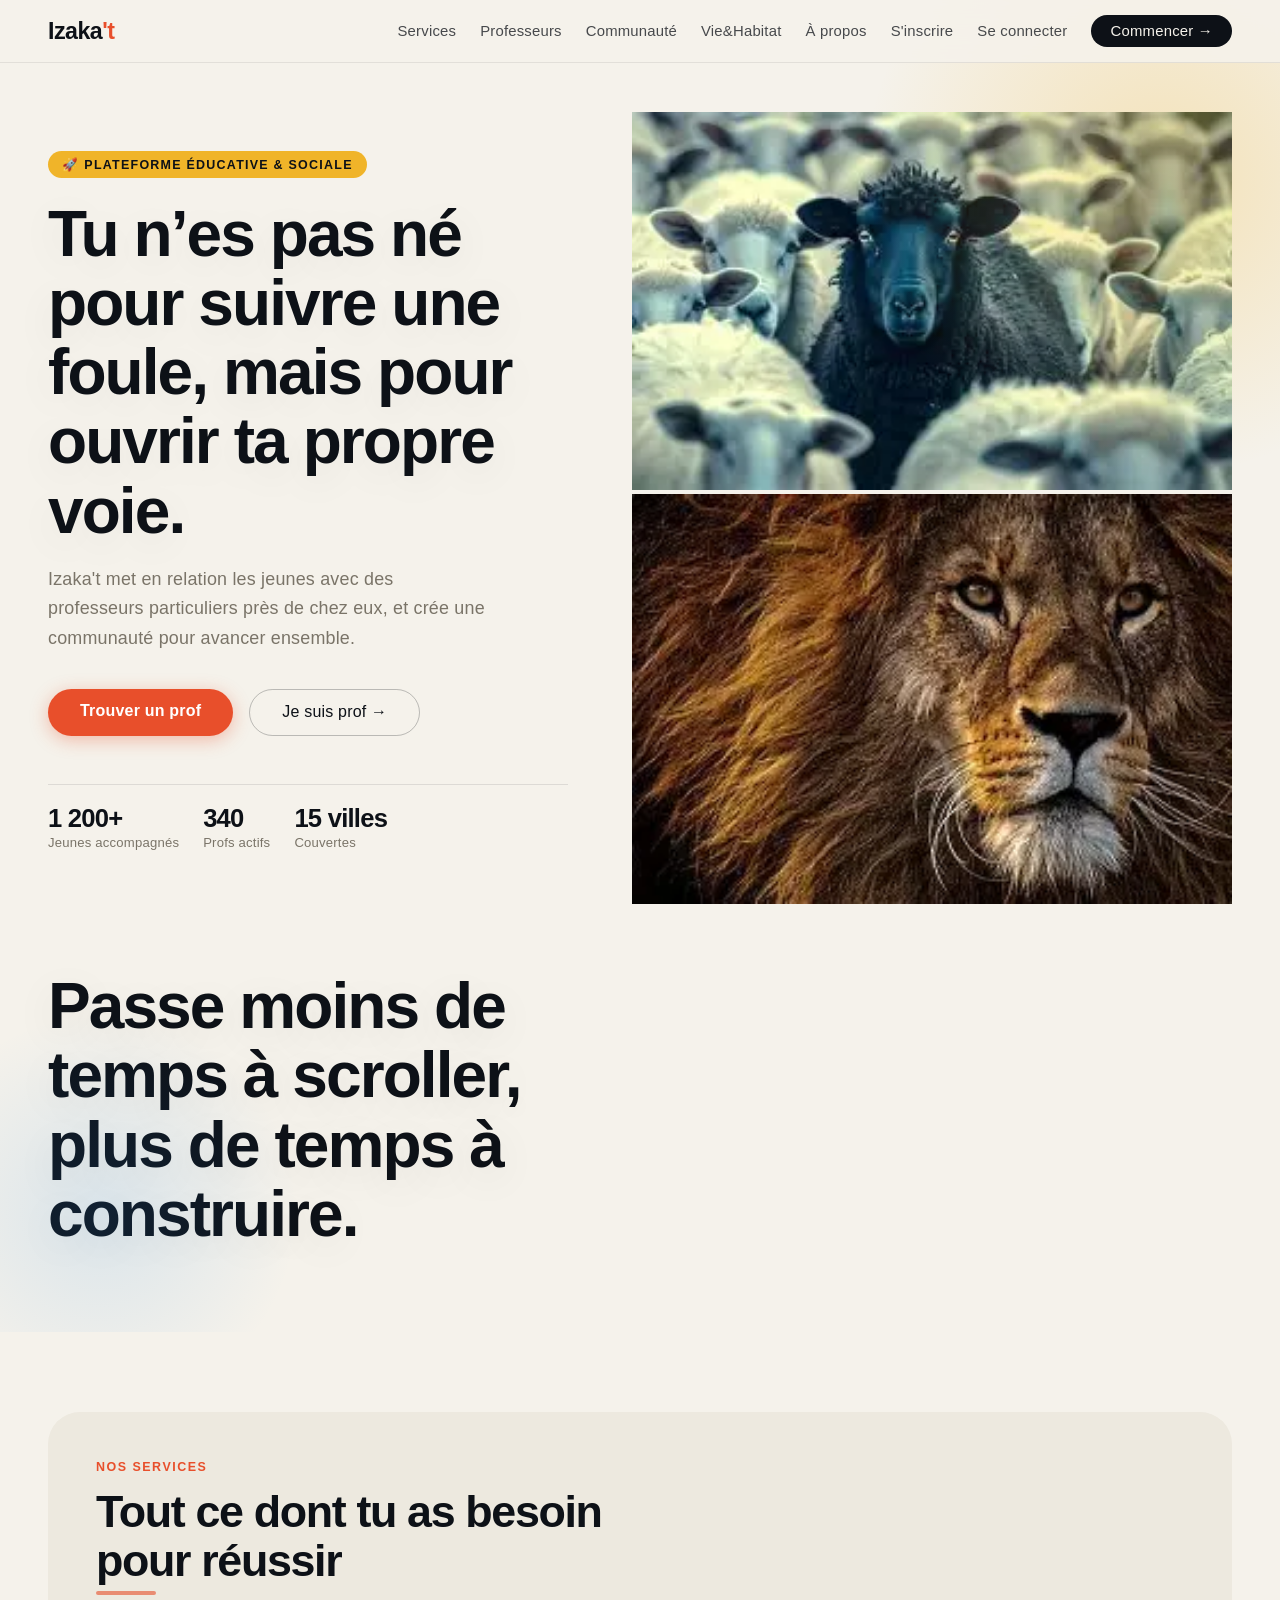
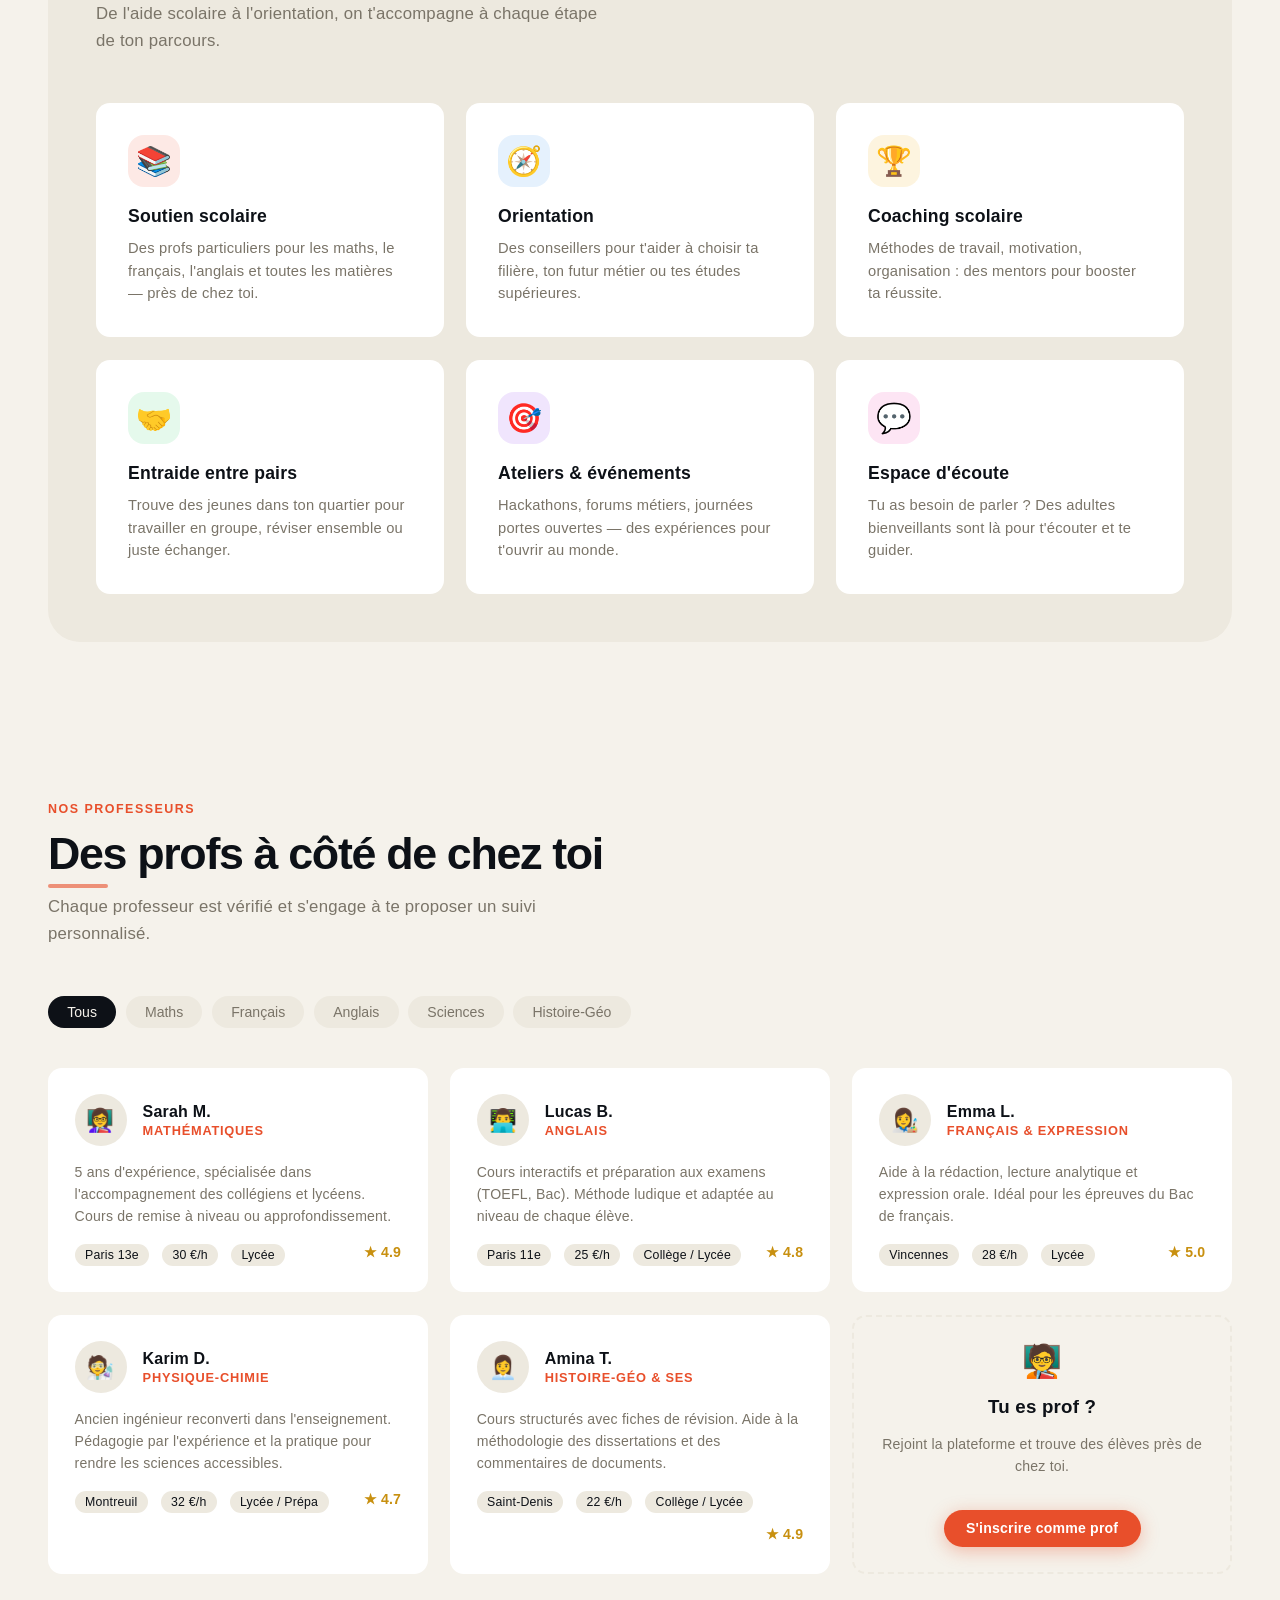
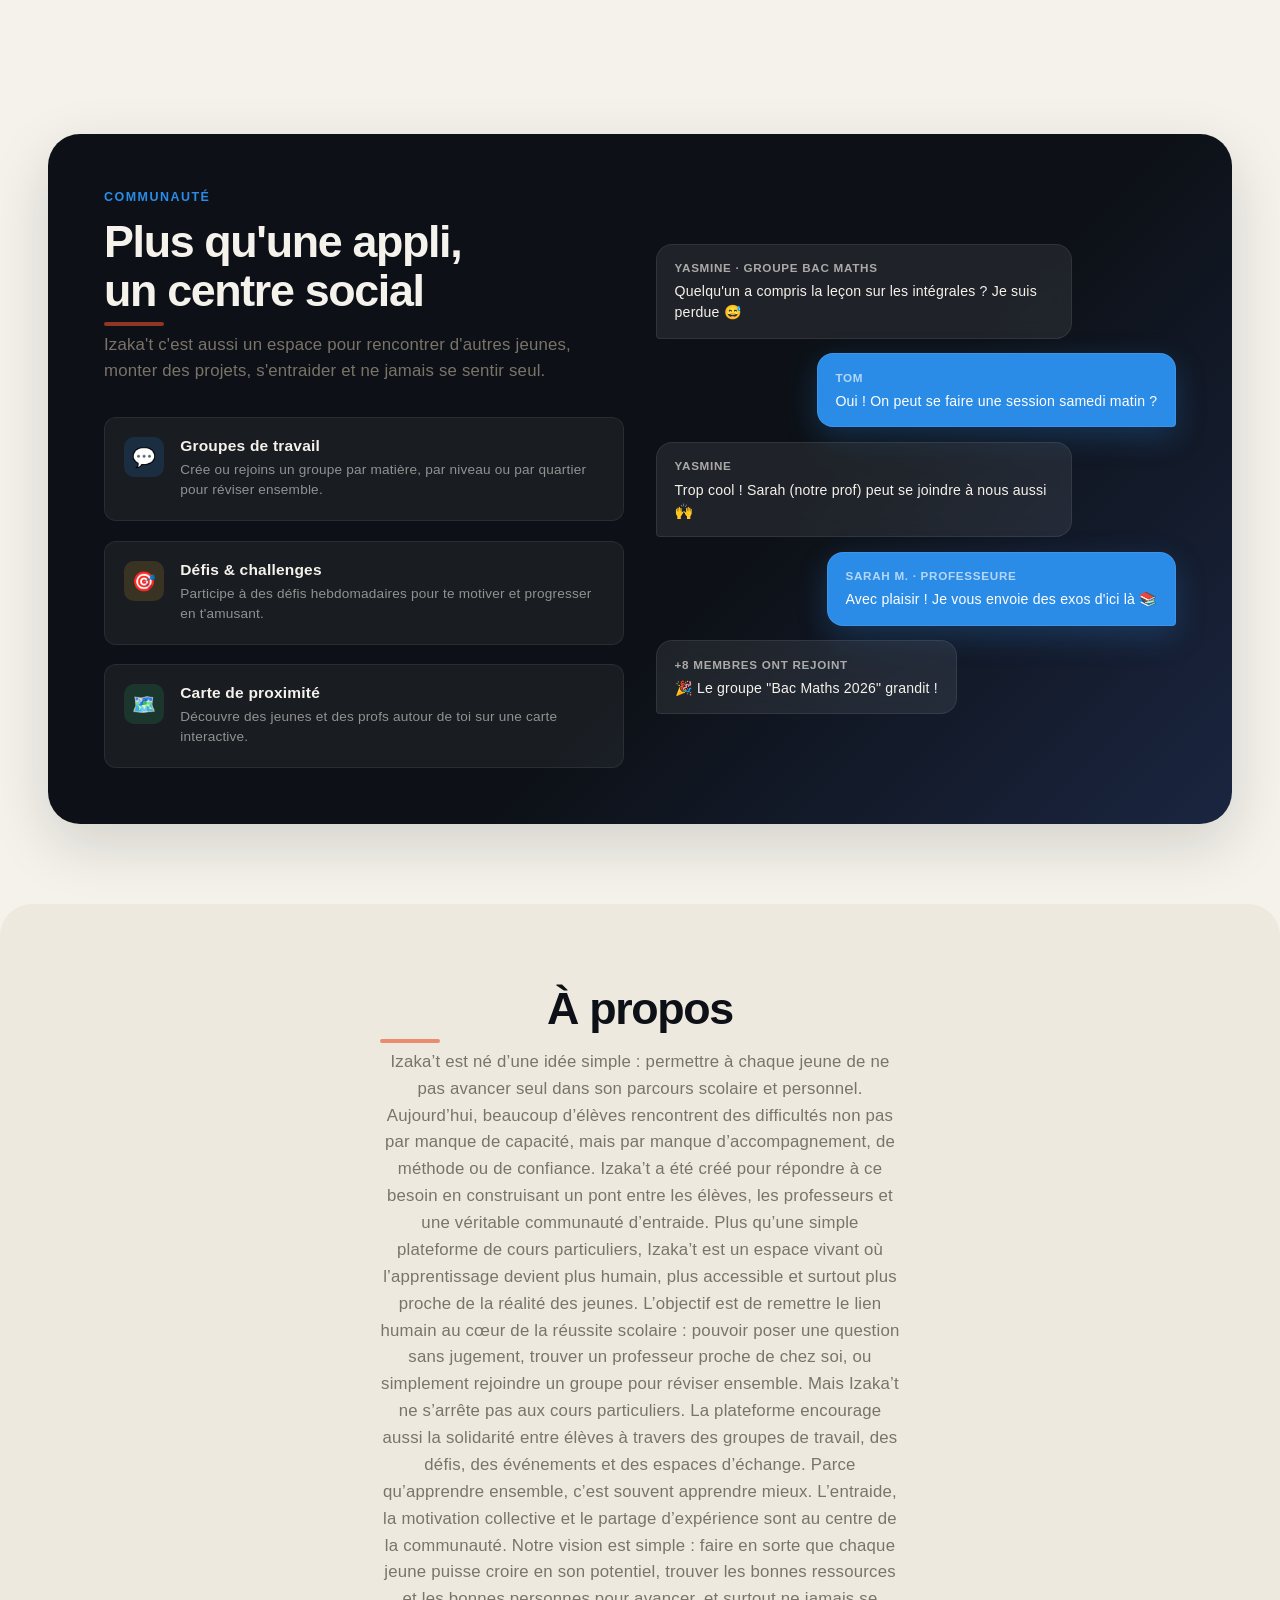
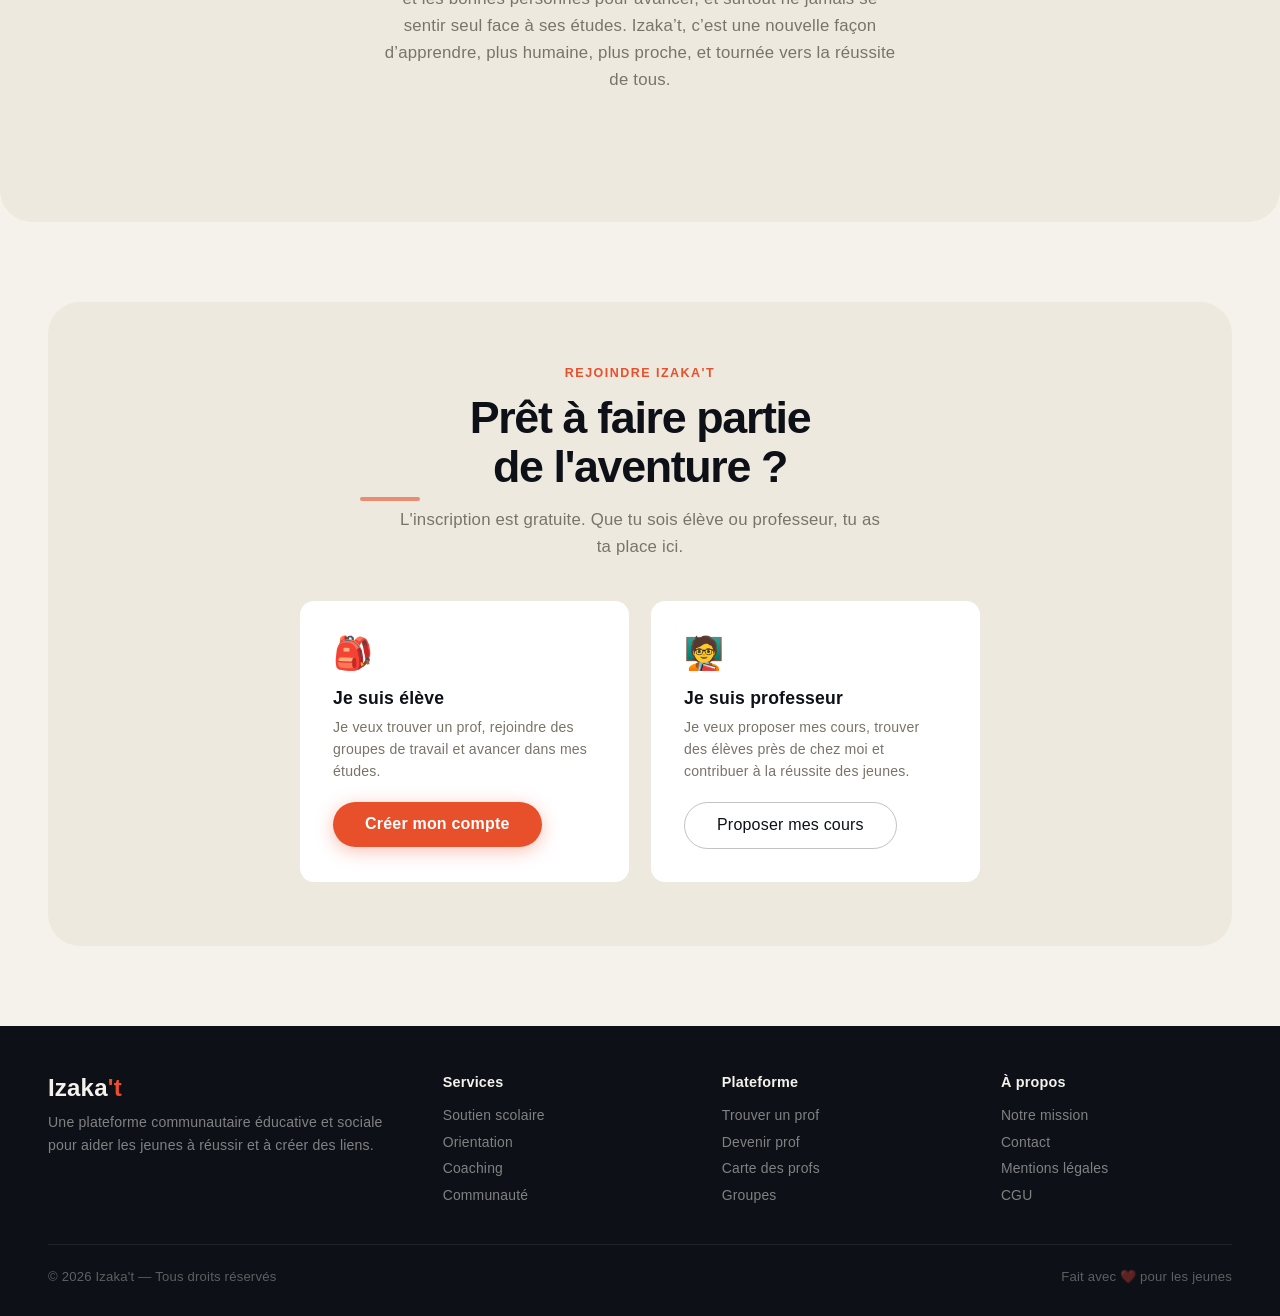
==== index.html @ 2fdb9914 "init frontend clean" ====
<!DOCTYPE html>
    <head>
        <html lang="fr">
        <meta charset="UTF-8">
        <meta name="viewport" content="width=device-width, initial-scale=1.0">
        <title>Izaka't — Réussir ensemble</title>
        <link rel="stylesheet" href="css/style.css">
        

    </head>
<body>

<!-- ── NAV ── -->
<nav>
  <a href="#" class="nav-logo">Izaka<span>'t</span></a>
  
  <button class="menu-btn">☰</button>

  <ul class="nav-links">
    <li><a href="#services">Services</a></li>
    <li><a href="#profs">Professeurs</a></li>
    <li><a href="#communaute">Communauté</a></li>
    <li><a href="vieethabitat.html">Vie&Habitat</a></li>
    <li><a href="#about">À propos</a></li>
    <li><a href="register.html">S'inscrire</a></li>
    <li><a href="login.html">Se connecter</a></li>
    <li><a href="#rejoindre" class="nav-cta">Commencer →</a></li>
  </ul>
</nav>

<!-- ── HERO ── -->
<section class="hero">
  <div class="hero-blob"></div>
  <div class="hero-blob2"></div>

  <div class="hero-text">
    <span class="hero-badge">🚀 Plateforme éducative &amp; sociale</span>
    <h1>
        Tu n’es pas né pour suivre une foule, mais pour ouvrir ta propre voie.
    </h1>
    <p>
      Izaka't met en relation les jeunes avec des professeurs particuliers
      près de chez eux, et crée une communauté pour avancer ensemble.
    </p>
            <div class="hero-actions">
                <a href="#profs" class="btn-primary">
                    Trouver un prof
                </a>
                <a href="#rejoindre" class="btn-secondary">
                    Je suis prof →
                </a>
            </div>
            <div class="stats-bar">
                <div class="stat">
                    <span class="stat-num">1 200+</span>
                    <span class="stat-label">Jeunes accompagnés</span>
                </div>
                <div class="stat">
                    <span class="stat-num">340</span>
                    <span class="stat-label">Profs actifs</span>
                </div>
                <div class="stat">
        <span class="stat-num">15 villes</span>
        <span class="stat-label">Couvertes</span>
                </div>
    </div>
  </div>
      <div class="hero-images">
      <img class="img" src="img/mouton.webp" alt="mouton">
      <img class="img" src="img/Lion.webp" alt="Lion">
      </div>
        <h1>Passe moins de temps à scroller, plus de temps à construire.</h1>
</section>


<!-- ── SERVICES ── -->
<section id="services">
  <div class="services-bg" style="padding: 3rem;">
    <div class="section-header">
      <p class="section-label">Nos services</p>
      <h2 class="section-title">Tout ce dont tu as besoin<br>pour réussir</h2>
      <p class="section-sub">De l'aide scolaire à l'orientation, on t'accompagne à chaque étape de ton parcours.</p>
    </div>
    <div class="services-grid">
      <div class="service-card" style="opacity: 1; transform: translateY(0px); transition: opacity 0.5s, transform 0.5s;">
        <div class="service-icon icon-orange">📚</div>
        <h3>Soutien scolaire</h3>
        <p>Des profs particuliers pour les maths, le français, l'anglais et toutes les matières — près de chez toi.</p>
      </div>
      <div class="service-card" style="opacity: 1; transform: translateY(0px); transition: opacity 0.5s, transform 0.5s;">
        <div class="service-icon icon-blue">🧭</div>
        <h3>Orientation</h3>
        <p>Des conseillers pour t'aider à choisir ta filière, ton futur métier ou tes études supérieures.</p>
      </div>
      <div class="service-card" style="opacity: 1; transform: translateY(0px); transition: opacity 0.5s, transform 0.5s;">
        <div class="service-icon icon-gold">🏆</div>
        <h3>Coaching scolaire</h3>
        <p>Méthodes de travail, motivation, organisation : des mentors pour booster ta réussite.</p>
      </div>
      <div class="service-card" style="opacity: 1; transform: translateY(0px); transition: opacity 0.5s, transform 0.5s;">
        <div class="service-icon icon-green">🤝</div>
        <h3>Entraide entre pairs</h3>
        <p>Trouve des jeunes dans ton quartier pour travailler en groupe, réviser ensemble ou juste échanger.</p>
      </div>
      <div class="service-card" style="opacity: 1; transform: translateY(0px); transition: opacity 0.5s, transform 0.5s;">
        <div class="service-icon icon-purple">🎯</div>
        <h3>Ateliers &amp; événements</h3>
        <p>Hackathons, forums métiers, journées portes ouvertes — des expériences pour t'ouvrir au monde.</p>
      </div>
      <div class="service-card" style="opacity: 1; transform: translateY(0px); transition: opacity 0.5s, transform 0.5s;">
        <div class="service-icon icon-pink">💬</div>
        <h3>Espace d'écoute</h3>
        <p>Tu as besoin de parler ? Des adultes bienveillants sont là pour t'écouter et te guider.</p>
      </div>
    </div>
  </div>
</section>


<!-- ── PROFESSEURS ── -->
<section id="profs">
  <div class="section-header">
    <p class="section-label">Nos professeurs</p>
    <h2 class="section-title">Des profs à côté de chez toi</h2>
    <p class="section-sub">Chaque professeur est vérifié et s'engage à te proposer un suivi personnalisé.</p>
  </div>
  <div class="profs-tabs">
    <button class="tab-btn active">Tous</button>
    <button class="tab-btn">Maths</button>
    <button class="tab-btn">Français</button>
    <button class="tab-btn">Anglais</button>
    <button class="tab-btn">Sciences</button>
    <button class="tab-btn">Histoire-Géo</button>
  </div>
  <div class="profs-grid">
    <div class="prof-card" style="opacity: 0; transform: translateY(20px); transition: opacity 0.5s, transform 0.5s;">
      <div class="prof-header">
        <div class="prof-avatar">👩‍🏫</div>
        <div class="prof-info">
          <h3>Sarah M.</h3>
          <div class="prof-subject">Mathématiques</div>
        </div>
      </div>
      <p>5 ans d'expérience, spécialisée dans l'accompagnement des collégiens et lycéens. Cours de remise à niveau ou approfondissement.</p>
      <div class="prof-meta">
        <span class="prof-tag">Paris 13e</span>
        <span class="prof-tag">30 €/h</span>
        <span class="prof-tag">Lycée</span>
        <span class="prof-rating">★ 4.9</span>
      </div>
    </div>
    <div class="prof-card" style="opacity: 0; transform: translateY(20px); transition: opacity 0.5s, transform 0.5s;">
      <div class="prof-header">
        <div class="prof-avatar">👨‍💻</div>
        <div class="prof-info">
          <h3>Lucas B.</h3>
          <div class="prof-subject">Anglais</div>
        </div>
      </div>
      <p>Cours interactifs et préparation aux examens (TOEFL, Bac). Méthode ludique et adaptée au niveau de chaque élève.</p>
      <div class="prof-meta">
        <span class="prof-tag">Paris 11e</span>
        <span class="prof-tag">25 €/h</span>
        <span class="prof-tag">Collège / Lycée</span>
        <span class="prof-rating">★ 4.8</span>
      </div>
    </div>
    <div class="prof-card" style="opacity: 0; transform: translateY(20px); transition: opacity 0.5s, transform 0.5s;">
      <div class="prof-header">
        <div class="prof-avatar">👩‍🎨</div>
        <div class="prof-info">
          <h3>Emma L.</h3>
          <div class="prof-subject">Français &amp; Expression</div>
        </div>
      </div>
      <p>Aide à la rédaction, lecture analytique et expression orale. Idéal pour les épreuves du Bac de français.</p>
      <div class="prof-meta">
        <span class="prof-tag">Vincennes</span>
        <span class="prof-tag">28 €/h</span>
        <span class="prof-tag">Lycée</span>
        <span class="prof-rating">★ 5.0</span>
      </div>
    </div>
    <div class="prof-card" style="opacity: 0; transform: translateY(20px); transition: opacity 0.5s, transform 0.5s;">
      <div class="prof-header">
        <div class="prof-avatar">🧑‍🔬</div>
        <div class="prof-info">
          <h3>Karim D.</h3>
          <div class="prof-subject">Physique-Chimie</div>
        </div>
      </div>
      <p>Ancien ingénieur reconverti dans l'enseignement. Pédagogie par l'expérience et la pratique pour rendre les sciences accessibles.</p>
      <div class="prof-meta">
        <span class="prof-tag">Montreuil</span>
        <span class="prof-tag">32 €/h</span>
        <span class="prof-tag">Lycée / Prépa</span>
        <span class="prof-rating">★ 4.7</span>
      </div>
    </div>
    <div class="prof-card" style="opacity: 0; transform: translateY(20px); transition: opacity 0.5s, transform 0.5s;">
      <div class="prof-header">
        <div class="prof-avatar">👩‍💼</div>
        <div class="prof-info">
          <h3>Amina T.</h3>
          <div class="prof-subject">Histoire-Géo &amp; SES</div>
        </div>
      </div>
      <p>Cours structurés avec fiches de révision. Aide à la méthodologie des dissertations et des commentaires de documents.</p>
      <div class="prof-meta">
        <span class="prof-tag">Saint-Denis</span>
        <span class="prof-tag">22 €/h</span>
        <span class="prof-tag">Collège / Lycée</span>
        <span class="prof-rating">★ 4.9</span>
      </div>
    </div>
    <div class="prof-card" style="display: flex; align-items: center; justify-content: center; flex-direction: column; gap: 1rem; border: 2px dashed var(--cream); background: transparent; text-align: center; opacity: 0; transform: translateY(20px); transition: opacity 0.5s, transform 0.5s;">
      <div style="font-size:2rem;">🧑‍🏫</div>
      <h3 style="font-family:'Syne',sans-serif;font-weight:700;">Tu es prof ?</h3>
      <p style="font-size:.88rem;color:var(--muted);">Rejoint la plateforme et trouve des élèves près de chez toi.</p>
      <a href="#rejoindre" class="btn-primary" style="font-size:.88rem;padding:.65rem 1.4rem;">S'inscrire comme prof</a>
    </div>
  </div>
</section>

<!-- ── COMMUNAUTÉ ── -->
<section id="communaute">
  <div class="community" style="padding:3.5rem;">
    <div class="community-grid">
      <div>
        <p class="section-label">Communauté</p>
        <h2 class="section-title">Plus qu'une appli,<br>un centre social</h2>
        <p class="section-sub" style="margin-bottom:2rem;">Izaka't c'est aussi un espace pour rencontrer d'autres jeunes, monter des projets, s'entraider et ne jamais se sentir seul.</p>
        <div class="community-features">
          <div class="comm-feat" style="opacity: 0; transform: translateY(20px); transition: opacity 0.5s, transform 0.5s;">
            <div class="comm-feat-icon" style="background:rgba(43,140,232,.15);">💬</div>
            <div>
              <h4>Groupes de travail</h4>
              <p>Crée ou rejoins un groupe par matière, par niveau ou par quartier pour réviser ensemble.</p>
            </div>
          </div>
          <div class="comm-feat" style="opacity: 0; transform: translateY(20px); transition: opacity 0.5s, transform 0.5s;">
            <div class="comm-feat-icon" style="background:rgba(240,180,41,.15);">🎯</div>
            <div>
              <h4>Défis &amp; challenges</h4>
              <p>Participe à des défis hebdomadaires pour te motiver et progresser en t'amusant.</p>
            </div>
          </div>
          <div class="comm-feat" style="opacity: 0; transform: translateY(20px); transition: opacity 0.5s, transform 0.5s;">
            <div class="comm-feat-icon" style="background:rgba(43,200,100,.15);">🗺️</div>
            <div>
              <h4>Carte de proximité</h4>
              <p>Découvre des jeunes et des profs autour de toi sur une carte interactive.</p>
            </div>
          </div>
        </div>
      </div>
      <div class="community-visual">
        <div class="chat-bubble-demo">
          <div class="bubble left" style="animation-delay:.1s">
            <div class="bubble-name">Yasmine · Groupe Bac Maths</div>
            Quelqu'un a compris la leçon sur les intégrales ? Je suis perdue 😅
          </div>
          <div class="bubble right" style="animation-delay:.4s">
            <div class="bubble-name">Tom</div>
            Oui ! On peut se faire une session samedi matin ?
          </div>
          <div class="bubble left" style="animation-delay:.7s">
            <div class="bubble-name">Yasmine</div>
            Trop cool ! Sarah (notre prof) peut se joindre à nous aussi 🙌
          </div>
          <div class="bubble right" style="animation-delay:1s">
            <div class="bubble-name">Sarah M. · Professeure</div>
            Avec plaisir ! Je vous envoie des exos d'ici là 📚
          </div>
          <div class="bubble left" style="animation-delay:1.3s">
            <div class="bubble-name">+8 membres ont rejoint</div>
            🎉 Le groupe "Bac Maths 2026" grandit !
          </div>
        </div>
      </div>
    </div>
  </div>
</section>

<!-- ── A PROPOS ── -->
<section id="about" class="about services-bg">
  
  <div class="section-header">
    <h2 class="section-title">À propos</h2>
    <p class="section-sub">
      Izaka’t est né d’une idée simple : permettre à chaque jeune de ne pas avancer seul dans son parcours scolaire et personnel. Aujourd’hui, beaucoup d’élèves rencontrent des difficultés non pas par manque de capacité, mais par manque d’accompagnement, de méthode ou de confiance. Izaka’t a été créé pour répondre à ce besoin en construisant un pont entre les élèves, les professeurs et une véritable communauté d’entraide.
Plus qu’une simple plateforme de cours particuliers, Izaka’t est un espace vivant où l’apprentissage devient plus humain, plus accessible et surtout plus proche de la réalité des jeunes. L’objectif est de remettre le lien humain au cœur de la réussite scolaire : pouvoir poser une question sans jugement, trouver un professeur proche de chez soi, ou simplement rejoindre un groupe pour réviser ensemble.
Mais Izaka’t ne s’arrête pas aux cours particuliers. La plateforme encourage aussi la solidarité entre élèves à travers des groupes de travail, des défis, des événements et des espaces d’échange. Parce qu’apprendre ensemble, c’est souvent apprendre mieux. L’entraide, la motivation collective et le partage d’expérience sont au centre de la communauté.
Notre vision est simple : faire en sorte que chaque jeune puisse croire en son potentiel, trouver les bonnes ressources et les bonnes personnes pour avancer, et surtout ne jamais se sentir seul face à ses études. Izaka’t, c’est une nouvelle façon d’apprendre, plus humaine, plus proche, et tournée vers la réussite de tous.
    </p>
  </div>

</section>

<!-- ── REJOINDRE ── -->
<section id="rejoindre">
  <div class="join" style="padding:4rem 3rem;">
    <p class="section-label">Rejoindre Izaka't</p>
    <h2 class="section-title">Prêt à faire partie<br>de l'aventure ?</h2>
    <p class="section-sub">L'inscription est gratuite. Que tu sois élève ou professeur, tu as ta place ici.</p>
    <div class="join-cards">
      <div class="join-card">
        <div class="join-card-icon">🎒</div>
        <h3>Je suis élève</h3>
        <p>Je veux trouver un prof, rejoindre des groupes de travail et avancer dans mes études.</p>
        <a href="register.html" class="btn-primary">Créer mon compte</a>
      </div>
      <div class="join-card">
        <div class="join-card-icon">🧑‍🏫</div>
        <h3>Je suis professeur</h3>
        <p>Je veux proposer mes cours, trouver des élèves près de chez moi et contribuer à la réussite des jeunes.</p>
        <a href="#" class="btn-secondary">Proposer mes cours</a>
      </div>
    </div>
  </div>
</section>

<!-- ── FOOTER ── -->
<footer>
  <div class="footer-inner">
    <div>
      <div class="footer-logo">Izaka<span>'t</span></div>
      <p class="footer-desc">Une plateforme communautaire éducative et sociale pour aider les jeunes à réussir et à créer des liens.</p>
    </div>
    <div class="footer-col">
      <h5>Services</h5>
      <ul>
        <li><a href="#">Soutien scolaire</a></li>
        <li><a href="#">Orientation</a></li>
        <li><a href="#">Coaching</a></li>
        <li><a href="#">Communauté</a></li>
      </ul>
    </div>
    <div class="footer-col">
      <h5>Plateforme</h5>
      <ul>
        <li><a href="#">Trouver un prof</a></li>
        <li><a href="#">Devenir prof</a></li>
        <li><a href="#">Carte des profs</a></li>
        <li><a href="#">Groupes</a></li>
      </ul>
    </div>
    <div class="footer-col">
      <h5>À propos</h5>
      <ul>
        <li><a href="#">Notre mission</a></li>
        <li><a href="#">Contact</a></li>
        <li><a href="#">Mentions légales</a></li>
        <li><a href="#">CGU</a></li>
      </ul>
    </div>
  </div>
  <div class="footer-bottom">
    <span>© 2026 Izaka't — Tous droits réservés</span>
    <span>Fait avec ❤️ pour les jeunes</span>
  </div>
</footer>

<script>
  // Tabs filter (UX only, pas de filtre réel)
  document.querySelectorAll('.tab-btn').forEach(btn => {
    btn.addEventListener('click', () => {
      document.querySelectorAll('.tab-btn').forEach(b => b.classList.remove('active'));
      btn.classList.add('active');
    });
  });

  // Scroll reveal léger
  const observer = new IntersectionObserver(entries => {
    entries.forEach(e => {
      if (e.isIntersecting) {
        e.target.style.opacity = '1';
        e.target.style.transform = 'translateY(0)';
      }
    });
  }, { threshold: 0.1 });

  document.querySelectorAll('.service-card, .prof-card, .hcard, .step, .comm-feat').forEach(el => {
    el.style.opacity = '0';
    el.style.transform = 'translateY(20px)';
    el.style.transition = 'opacity .5s ease, transform .5s ease';
    observer.observe(el);
  });
</script>

<script>
  const nav = document.querySelector(".nav-links");
  const btn = document.querySelector(".menu-btn");

  btn.addEventListener("click", () => {
    nav.classList.toggle("open");
  });
</script>

</body></html>
---- css/style.css ----
*, *::before, *::after { box-sizing: border-box; margin: 0; padding: 0; }

    :root {
      --ink:     #0d1117;
      --paper:   #f5f2eb;
      --cream:   #ede9df;
      --accent:  #e84f2b;
      --accent2: #2b8ce8;
      --gold:    #f0b429;
      --muted:   #7a7468;
      --card-bg: #ffffff;
      --radius:  14px;
    }

    html { scroll-behavior: smooth; }

    body {
      font-family: 'DM Sans', sans-serif;
      background: var(--paper);
      color: var(--ink);
      overflow-x: hidden;
    }
.menu-btn {
  display: none;
  font-size: 1.6rem;
  background: none;
  border: none;
  cursor: pointer;
}

@media (max-width: 900px) {
  
  .menu-btn {
    display: block;
  }
}
    /* ── NAV ── */
    nav {
      position: fixed; top: 0; left: 0; right: 0; z-index: 100;
      display: flex; align-items: center; justify-content: space-between;
      padding: 1.1rem 3rem;
      background: rgba(245,242,235,.88);
      backdrop-filter: blur(12px);
      border-bottom: 1px solid rgba(13,17,23,.08);
    }
    .nav-logo {
      font-family: 'Syne', sans-serif;
      font-weight: 800; font-size: 1.45rem;
      color: var(--ink); text-decoration: none; letter-spacing: -.5px;
    }
    .nav-logo span { color: var(--accent); }

    .nav-links {
      display: flex;
      gap: 1.5rem;
      list-style: none;
      align-items: center;
    }
    .nav-links {
      transition: all 0.3s ease;
    }
    .nav-links a {
      font-size: .93rem; font-weight: 500; color: var(--ink);
      text-decoration: none; opacity: .75; transition: opacity .2s;
    }
    .nav-links a:hover { opacity: 1; }
    .nav-cta {
      background: var(--ink); color: var(--paper) !important;
      padding: .5rem 1.2rem; border-radius: 100px; opacity: 1 !important;
    }
    .nav-cta:hover { background: var(--accent); }

    /* ── HERO ── */
    .hero {
      min-height: 100vh;
      display: grid; grid-template-columns: 1fr 1fr;
      align-items: center; gap: 4rem;
      padding: 7rem 3rem 4rem;
      position: relative; overflow: hidden;
    }
    .hero-blob {
      position: absolute; top: -120px; right: -180px;
      width: 600px; height: 600px; border-radius: 50%;
      background: radial-gradient(circle, #f0b42944 0%, transparent 70%);
      animation: pulse 6s ease-in-out infinite;
    }
    .hero-blob2 {
      position: absolute; bottom: -80px; left: -100px;
      width: 400px; height: 400px; border-radius: 50%;
      background: radial-gradient(circle, #2b8ce822 0%, transparent 70%);
      animation: pulse 8s ease-in-out infinite reverse;
    }
    @keyframes pulse {
      0%,100% { transform: scale(1); }
      50%      { transform: scale(1.08); }
    }
    .hero-text { position: relative; z-index: 2; }
    .hero-badge {
      display: inline-block;
      background: var(--gold); color: var(--ink);
      font-size: .78rem; font-weight: 700; letter-spacing: .08em; text-transform: uppercase;
      padding: .35rem .9rem; border-radius: 100px; margin-bottom: 1.4rem;
    }
    .hero h1 {
      font-family: 'Syne', sans-serif;
      font-size: clamp(2.6rem, 5vw, 4.2rem);
      font-weight: 800; line-height: 1.08; letter-spacing: -.03em;
      margin-bottom: 1.2rem;
    }
    .hero h1 .underline {
      position: relative; display: inline-block;
    }
    .hero h1 .underline::after {
      content: '';
      position: absolute; bottom: 2px; left: 0; right: 0; height: 8px;
      background: var(--accent); border-radius: 4px; z-index: -1;
      opacity: .35;
    }
    .hero p {
      font-size: 1.12rem; color: var(--muted); line-height: 1.65;
      max-width: 440px; margin-bottom: 2.2rem;
    }
    .hero-actions { display: flex; gap: 1rem; flex-wrap: wrap; }
    .btn-primary {
      background: var(--accent); color: #fff;
      padding: .85rem 2rem; border-radius: 100px;
      font-family: 'DM Sans', sans-serif; font-weight: 600; font-size: 1rem;
      border: none; cursor: pointer; transition: transform .15s, box-shadow .15s;
      box-shadow: 0 4px 18px rgba(232,79,43,.35);
      text-decoration: none; display: inline-block;
    }
    .btn-primary:hover { transform: translateY(-2px); box-shadow: 0 8px 28px rgba(232,79,43,.4); }
    .btn-secondary {
      background: transparent; color: var(--ink);
      padding: .85rem 2rem; border-radius: 100px;
      font-family: 'DM Sans', sans-serif; font-weight: 500; font-size: 1rem;
      border: 1.5px solid rgba(13,17,23,.25); cursor: pointer;
      transition: border-color .15s, background .15s;
      text-decoration: none; display: inline-block;
    }
    .btn-secondary:hover { border-color: var(--ink); background: var(--cream); }

    img {
      width: 600px !important;
    }
    /* hero visual */
    .hero-visual { position: relative; z-index: 2; }
    .hero-card-stack { position: relative; height: 420px; }
    .hcard {
      position: absolute; background: var(--card-bg);
      border-radius: var(--radius); padding: 1.4rem 1.6rem;
      box-shadow: 0 4px 30px rgba(13,17,23,.1);
      transition: transform .3s ease;
    }
    .hcard:hover { transform: translateY(-6px) !important; }
    .hcard-1 { top: 0; left: 10%; width: 72%; transform: rotate(-2deg); }
    .hcard-2 { top: 90px; left: 0; width: 78%; transform: rotate(1.5deg); z-index: 2; }
    .hcard-3 { top: 190px; left: 15%; width: 72%; transform: rotate(-1deg); z-index: 3; }
    .hcard-tag {
      font-size: .72rem; font-weight: 700; text-transform: uppercase;
      letter-spacing: .08em; margin-bottom: .5rem;
    }
    .tag-orange { color: var(--accent); }
    .tag-blue   { color: var(--accent2); }
    .tag-gold   { color: #c89010; }
    .hcard h4 { font-family: 'Syne', sans-serif; font-size: 1rem; font-weight: 700; margin-bottom: .25rem; }
    .hcard p  { font-size: .85rem; color: var(--muted); line-height: 1.5; }
    .hcard-avatar {
      width: 36px; height: 36px; border-radius: 50%; margin-bottom: .6rem;
      display: flex; align-items: center; justify-content: center;
      font-size: 1.1rem;
    }
    .stats-bar {
      display: flex; gap: 1.5rem; margin-top: 3rem;
      padding: 1.2rem 0; border-top: 1px solid rgba(13,17,23,.1);
    }
    .stat { display: flex; flex-direction: column; }
    .stat-num {
      font-family: 'Syne', sans-serif; font-size: 1.6rem;
      font-weight: 800; letter-spacing: -.03em;
    }
    .stat-label { font-size: .82rem; color: var(--muted); margin-top: .1rem; }

    /* ── SECTIONS COMMUNE ── */
    section { padding: 5rem 3rem; }
    .section-label {
      font-size: .78rem; font-weight: 700; text-transform: uppercase;
      letter-spacing: .12em; color: var(--accent); margin-bottom: .8rem;
    }
    .section-title {
      font-family: 'Syne', sans-serif; font-size: clamp(1.8rem, 3.5vw, 2.8rem);
      font-weight: 800; letter-spacing: -.03em; margin-bottom: 1rem; line-height: 1.1;
    }
    .section-sub {
      font-size: 1.05rem; color: var(--muted); max-width: 520px; line-height: 1.6;
    }
    .section-header { margin-bottom: 3rem; }

  
    /* ── SERVICES ── */
    .services-bg { background: var(--cream); border-radius: 2rem; }
    .services-grid { display: grid; grid-template-columns: repeat(3,1fr); gap: 1.4rem; }
    .service-card {
      background: var(--card-bg); border-radius: var(--radius);
      padding: 2rem; position: relative; overflow: hidden;
      transition: transform .2s, box-shadow .2s;
      cursor: default;
    }
    .service-card:hover { transform: translateY(-4px); box-shadow: 0 12px 32px rgba(13,17,23,.1); }
    .service-icon {
      width: 52px; height: 52px; border-radius: 14px;
      display: flex; align-items: center; justify-content: center;
      font-size: 1.6rem; margin-bottom: 1.2rem;
    }
    .icon-orange { background: rgba(232,79,43,.12); }
    .icon-blue   { background: rgba(43,140,232,.12); }
    .icon-gold   { background: rgba(240,180,41,.15); }
    .icon-green  { background: rgba(43,200,100,.12); }
    .icon-purple { background: rgba(130,43,232,.12); }
    .icon-pink   { background: rgba(232,43,160,.12); }
    .service-card h3 {
      font-family: 'Syne', sans-serif; font-size: 1.1rem;
      font-weight: 700; margin-bottom: .6rem;
    }
    .service-card p { font-size: .92rem; color: var(--muted); line-height: 1.55; }

    /* ── A PROPOS ── */
      .about {
        display: flex;
        flex-direction: column;
        align-items: center;
      }

      .about .section-header {
        text-align: center;
      }

      .about .services-grid {
        justify-content: center;
      }
    /* ── HOW IT WORKS ── */
    .how { background: var(--ink); color: var(--paper); border-radius: 2rem; }
    .how .section-label { color: var(--gold); }
    .how .section-title { color: var(--paper); }
    .how .section-sub   { color: rgba(245,242,235,.6); }
    .steps { display: grid; grid-template-columns: repeat(4,1fr); gap: 0; position: relative; }
    .steps::before {
      content: '';
      position: absolute; top: 28px; left: 12.5%; right: 12.5%; height: 1px;
      border-top: 2px dashed rgba(245,242,235,.15);
    }
    .step { padding: 0 1.2rem; text-align: center; position: relative; }
    .step-num {
      width: 56px; height: 56px; border-radius: 50%; margin: 0 auto 1.2rem;
      display: flex; align-items: center; justify-content: center;
      font-family: 'Syne', sans-serif; font-size: 1.1rem; font-weight: 800;
      border: 2px solid rgba(245,242,235,.2); background: var(--ink);
      position: relative; z-index: 1;
    }
    .step-num.active { background: var(--accent); border-color: var(--accent); color: #fff; }
    .step h4 {
      font-family: 'Syne', sans-serif; font-weight: 700; font-size: .98rem;
      margin-bottom: .5rem; color: var(--paper);
    }
    .step p { font-size: .85rem; color: rgba(245,242,235,.55); line-height: 1.55; }

    /* ── PROFESSEURS ── */
    .profs-tabs { display: flex; gap: .6rem; margin-bottom: 2.5rem; flex-wrap: wrap; }
    .tab-btn {
      background: var(--cream); border: none; cursor: pointer;
      padding: .5rem 1.2rem; border-radius: 100px;
      font-family: 'DM Sans', sans-serif; font-size: .88rem; font-weight: 500;
      color: var(--muted); transition: all .15s;
    }
    .tab-btn.active, .tab-btn:hover {
      background: var(--ink); color: var(--paper);
    }
    .profs-grid { display: grid; grid-template-columns: repeat(3,1fr); gap: 1.4rem; }
    .prof-card {
      background: var(--card-bg); border-radius: var(--radius);
      padding: 1.6rem; transition: transform .2s, box-shadow .2s;
      border: 1.5px solid transparent;
    }
    .prof-card:hover { transform: translateY(-4px); box-shadow: 0 10px 28px rgba(13,17,23,.1); border-color: var(--cream); }
    .prof-header { display: flex; align-items: center; gap: 1rem; margin-bottom: 1rem; }
    .prof-avatar {
      width: 52px; height: 52px; border-radius: 50%;
      display: flex; align-items: center; justify-content: center;
      font-size: 1.4rem; flex-shrink: 0;
      background: var(--cream);
    }
    .prof-info h3 { font-family: 'Syne', sans-serif; font-weight: 700; font-size: 1rem; }
    .prof-subject {
      font-size: .8rem; font-weight: 600; text-transform: uppercase;
      letter-spacing: .06em; color: var(--accent); margin-top: .15rem;
    }
    .prof-card p { font-size: .88rem; color: var(--muted); line-height: 1.55; margin-bottom: 1rem; }
    .prof-meta { display: flex; gap: .8rem; flex-wrap: wrap; }
    .prof-tag {
      background: var(--cream); font-size: .77rem; font-weight: 500;
      padding: .25rem .65rem; border-radius: 100px; color: var(--ink);
    }
    .prof-rating {
      margin-left: auto; font-size: .88rem; font-weight: 700; color: #c89010;
    }

    /* ── COMMUNAUTÉ ── */
    .community { background: linear-gradient(135deg, #0d1117 60%, #1a2540); border-radius: 2rem; color: var(--paper); }
    .community .section-label { color: var(--accent2); }
    .community .section-title { color: var(--paper); }
    .community-grid { display: grid; grid-template-columns: 1fr 1fr; gap: 2rem; align-items: center; }
    .community-features { display: flex; flex-direction: column; gap: 1.2rem; }
    .comm-feat {
      display: flex; gap: 1rem; align-items: flex-start;
      background: rgba(255,255,255,.05); border-radius: 12px; padding: 1.2rem;
      border: 1px solid rgba(255,255,255,.07); transition: background .2s;
    }
    .comm-feat:hover { background: rgba(255,255,255,.09); }
    .comm-feat-icon {
      width: 40px; height: 40px; border-radius: 10px;
      display: flex; align-items: center; justify-content: center; font-size: 1.2rem;
      flex-shrink: 0;
    }
    .comm-feat h4 { font-family: 'Syne', sans-serif; font-weight: 700; font-size: .97rem; margin-bottom: .3rem; color: var(--paper); }
    .comm-feat p  { font-size: .85rem; color: rgba(245,242,235,.55); line-height: 1.5; }

    .community-visual { position: relative; }
    .chat-bubble-demo { display: flex; flex-direction: column; gap: .9rem; }
    .bubble {
      max-width: 80%; padding: .9rem 1.1rem; border-radius: 16px;
      font-size: .88rem; line-height: 1.5;
      animation: fadeUp .4s ease both;
    }
    .bubble.left  { background: rgba(255,255,255,.08); color: var(--paper); align-self: flex-start; border-bottom-left-radius: 4px; }
    .bubble.right { background: var(--accent2); color: #fff; align-self: flex-end; border-bottom-right-radius: 4px; }
    .bubble-name  { font-size: .73rem; font-weight: 700; text-transform: uppercase; letter-spacing: .06em; margin-bottom: .3rem; opacity: .65; }
    @keyframes fadeUp { from { opacity:0; transform:translateY(12px); } to { opacity:1; transform:translateY(0); } }

    /* ── REJOINDRE ── */
    .join { background: var(--cream); border-radius: 2rem; text-align: center; }
    .join .section-title { max-width: 560px; margin: 0 auto 1rem; }
    .join .section-sub   { max-width: 480px; margin: 0 auto 2.5rem; }
    .join-cards { display: grid; grid-template-columns: 1fr 1fr; gap: 1.4rem; max-width: 680px; margin: 0 auto; }
    .join-card {
      background: var(--card-bg); border-radius: var(--radius); padding: 2rem;
      text-align: left; border: 1.5px solid transparent; transition: all .2s;
    }
    .join-card:hover { border-color: var(--accent); transform: translateY(-3px); box-shadow: 0 8px 24px rgba(13,17,23,.1); }
    .join-card-icon { font-size: 2rem; margin-bottom: 1rem; }
    .join-card h3 { font-family: 'Syne', sans-serif; font-weight: 700; font-size: 1.1rem; margin-bottom: .5rem; }
    .join-card p  { font-size: .88rem; color: var(--muted); line-height: 1.55; margin-bottom: 1.2rem; }

    /* ── FOOTER ── */
    footer {
      background: var(--ink); color: var(--paper);
      padding: 3rem 3rem 2rem;
    }
    .footer-inner { display: grid; grid-template-columns: 1.5fr 1fr 1fr 1fr; gap: 3rem; margin-bottom: 2.5rem; }
    .footer-logo  { font-family: 'Syne', sans-serif; font-size: 1.5rem; font-weight: 800; margin-bottom: .6rem; }
    .footer-logo span { color: var(--accent); }
    .footer-desc { font-size: .88rem; color: rgba(245,242,235,.5); line-height: 1.6; }
    .footer-col h5 { font-family: 'Syne', sans-serif; font-weight: 700; font-size: .9rem; margin-bottom: 1rem; }
    .footer-col ul { list-style: none; display: flex; flex-direction: column; gap: .55rem; }
    .footer-col a  { font-size: .87rem; color: rgba(245,242,235,.5); text-decoration: none; transition: color .15s; }
    .footer-col a:hover { color: var(--paper); }
    .footer-bottom {
      border-top: 1px solid rgba(245,242,235,.08); padding-top: 1.5rem;
      display: flex; align-items: center; justify-content: space-between;
      font-size: .82rem; color: rgba(245,242,235,.35);
    }

    /* ── RESPONSIVE ── */
@media (max-width: 900px) {
  .nav-links {
    display: none;
  }
  nav {
    padding: 1rem 1.5rem;
  }

  .nav-links {
  display: none;
  flex-direction: column;
  gap: 1rem;
  position: absolute;
  top: 70px;
  right: 20px;
  background: var(--paper);
  padding: 1rem;
  border-radius: 12px;
  box-shadow: 0 10px 30px rgba(0,0,0,0.1);
}

.nav-links.open {
  display: flex;
}

  .hero {
    grid-template-columns: 1fr;
    padding: 6rem 1.5rem 3rem;
    gap: 3rem;
  }

  .hero-visual {
    order: -1;
  }

  .hero-card-stack {
    height: 300px;
  }

  section {
    padding: 3.5rem 1.5rem;
  }

  .services-grid,
  .profs-grid {
    grid-template-columns: 1fr;
  }

  .steps {
    grid-template-columns: 1fr 1fr;
    gap: 2rem;
  }

  .steps::before {
    display: none;
  }

  .community-grid {
    grid-template-columns: 1fr;
  }

  .join-cards {
    grid-template-columns: 1fr;
  }

  .footer-inner {
    grid-template-columns: 1fr 1fr;
  }
}

    /* PARTIE LOGIN -----------------------*/

body.login-page {
  min-height: 100vh;        /* le body prend toute la hauteur de la fenêtre */
  display: flex;             /* active le flex pour centrer */
  align-items: center;       /* centre verticalement */
  justify-content: center;   /* centre horizontalement */
  position: relative;        /* nécessaire pour tes blobs */
  background: var(--paper);
  overflow: hidden;
  padding: 2rem;             /* espace autour */
}

    .login-blob {
      position: absolute;
      width: 500px;
      height: 500px;
      border-radius: 50%;
      background: radial-gradient(circle, #f0b42933 0%, transparent 70%);
      top: -150px;
      right: -150px;
      z-index: 0;
    }

    .login-blob2 {
      position: absolute;
      width: 400px;
      height: 400px;
      border-radius: 50%;
      background: radial-gradient(circle, #2b8ce822 0%, transparent 70%);
      bottom: -120px;
      left: -120px;
      z-index: 0;
    }

    .login-container {
      position: relative;
      z-index: 2;
      width: 100%;
      max-width: 420px;
      background: var(--card-bg);
      border-radius: 24px;
      padding: 2.5rem;
      box-shadow: 0 12px 40px rgba(13,17,23,.08);
      border: 1px solid rgba(13,17,23,.05);
      margin: 0; /* s'assure qu'il n'y a pas de margin par défaut */
    }

    .back-home {
      display: inline-block;
      margin-bottom: 2rem;

      text-decoration: none;

      color: var(--muted);

      font-size: .9rem;
      font-weight: 600;

      transition: color .2s;
    }

    .back-home:hover {
      color: var(--accent);
    }

    .login-title {
      font-family: 'Syne', sans-serif;
      font-size: 2rem;
      font-weight: 800;

      line-height: 1.1;

      margin-bottom: .8rem;
    }

    .login-subtitle {
      color: var(--muted);
      line-height: 1.6;

      margin-bottom: 2rem;
    }

    .login-form {
      display: flex;
      flex-direction: column;
      gap: 1rem;
    }

    .login-form input {
      width: 100%;

      padding: 1rem 1.1rem;

      border-radius: 14px;

      border: 1.5px solid rgba(13,17,23,.1);

      background: #fff;

      font-size: .95rem;

      transition:
        border-color .2s,
        box-shadow .2s;
    }

    .login-form input:focus {
      outline: none;

      border-color: var(--accent);

      box-shadow: 0 0 0 4px rgba(232,79,43,.1);
    }

    .login-form button {
      margin-top: .5rem;
    }

    #message {
      margin-top: 1rem;

      font-size: .9rem;

      color: var(--accent);

      text-align: center;
    }

    .login-footer {
      margin-top: 2rem;

      text-align: center;

      font-size: .9rem;

      color: var(--muted);
    }

    .login-footer a {
      color: var(--accent);

      text-decoration: none;

      font-weight: 600;
    }

    .login-footer a:hover {
      text-decoration: underline;
    }    

/* ================= DASHBOARD ================= */

body.dashboard-page {
  min-height: 100vh;
  background: var(--paper);
  display: flex;
  flex-direction: column;
}

/* Header dashboard */
.dashboard-header {
  width: 100%;
  padding: 1.5rem 3rem;
  display: flex;
  justify-content: space-between;
  align-items: center;
  background: rgba(245,242,235,.9);
  backdrop-filter: blur(10px);
  border-bottom: 1px solid rgba(13,17,23,.08);
  position: sticky;
  top: 0;
}

.dashboard-title {
  font-family: 'Syne', sans-serif;
  font-size: 1.4rem;
  font-weight: 800;
}

.dashboard-title span {
  color: var(--accent);
}

/* container principal */
.dashboard-container {
  flex: 1;
  display: flex;
  justify-content: center;
  align-items: flex-start;
  padding: 3rem;
}

/* card user */
.dashboard-card {
  width: 100%;
  max-width: 500px;
  background: var(--card-bg);
  border-radius: var(--radius);
  padding: 2rem;
  box-shadow: 0 10px 30px rgba(13,17,23,.08);
  border: 1px solid rgba(13,17,23,.05);
}

/* user info */
#userInfo {
  font-size: 1.1rem;
  color: var(--muted);
  margin-bottom: 1.5rem;
}

/* bouton logout */
#logoutBtn {
  width: 100%;
  padding: 1rem;
  border: none;
  border-radius: 12px;
  cursor: pointer;

  background: var(--accent);
  color: white;
  font-weight: 600;

  transition: transform .15s, box-shadow .15s;
}

#logoutBtn:hover {
  transform: translateY(-2px);
  box-shadow: 0 8px 20px rgba(232,79,43,.25);
}


/* =========================
   PAGE VIVRE ENSEMBLE (EXTRA)
   ========================= */

/* HERO amélioré (optionnel léger upgrade) */
.hero h1 {
  text-shadow: 0 10px 40px rgba(13,17,23,.08);
}

/* Badge */
.hero-badge {
  letter-spacing: .1em;
}

/* petites améliorations sections */
section {
  position: relative;
}

/* effet léger sur les cards */
.service-card,
.comm-feat,
.join-card {
  will-change: transform;
}

/* animation soft hover globale */
.service-card:hover,
.comm-feat:hover,
.join-card:hover {
  transform: translateY(-6px);
}

/* accent sur les titres importants */
.section-title {
  position: relative;
}

.section-title::after {
  content: "";
  position: absolute;
  left: 0;
  bottom: -10px;
  width: 60px;
  height: 4px;
  background: var(--accent);
  border-radius: 10px;
  opacity: .6;
}

/* =========================
   SECTION ACTION (focus)
   ========================= */
#actions {
  background: linear-gradient(180deg, var(--paper), var(--cream));
  border-radius: 2rem;
}

/* cards plus impact */
#actions .service-card {
  border: 1px solid rgba(13,17,23,.06);
}

/* =========================
   SECTION VISION ICON BOOST
   ========================= */
.service-icon {
  font-size: 1.8rem;
  border-radius: 16px;
}

/* =========================
   APPEL (COMMUNITY UPGRADE)
   ========================= */
.community {
  box-shadow: 0 20px 60px rgba(13,17,23,.15);
}

/* bulles style plus naturel */
.bubble {
  backdrop-filter: blur(10px);
  border: 1px solid rgba(255,255,255,.08);
}

/* effet glow message bleu */
.bubble.right {
  box-shadow: 0 10px 30px rgba(43,140,232,.25);
}

/* =========================
   NAV MOBILE FIX (meilleur UX)
   ========================= */
@media (max-width: 900px) {
  .nav-links {
    top: 65px;
    right: 15px;
    width: 200px;
  }

  .nav-links li {
    text-align: left;
  }
}

/* =========================
   PETITE ANIMATION ENTRY
   ========================= */
.service-card,
.comm-feat,
.join-card {
  opacity: 0;
  animation: fadeUp 0.6s ease forwards;
}

.service-card:nth-child(1) { animation-delay: .05s; }
.service-card:nth-child(2) { animation-delay: .15s; }
.service-card:nth-child(3) { animation-delay: .25s; }

.comm-feat:nth-child(1) { animation-delay: .1s; }
.comm-feat:nth-child(2) { animation-delay: .2s; }
.comm-feat:nth-child(3) { animation-delay: .3s; }

@keyframes fadeUp {
  from {
    opacity: 0;
    transform: translateY(18px);
  }
  to {
    opacity: 1;
    transform: translateY(0);
  }
}

/* =========================
   PETITE AMBIANCE GLOBALE
   ========================= */
body {
  letter-spacing: 0.2px;
}

/* focus accessibilité clean */
a:focus, button:focus {
  outline: 3px solid rgba(43,140,232,.35);
  outline-offset: 3px;
}
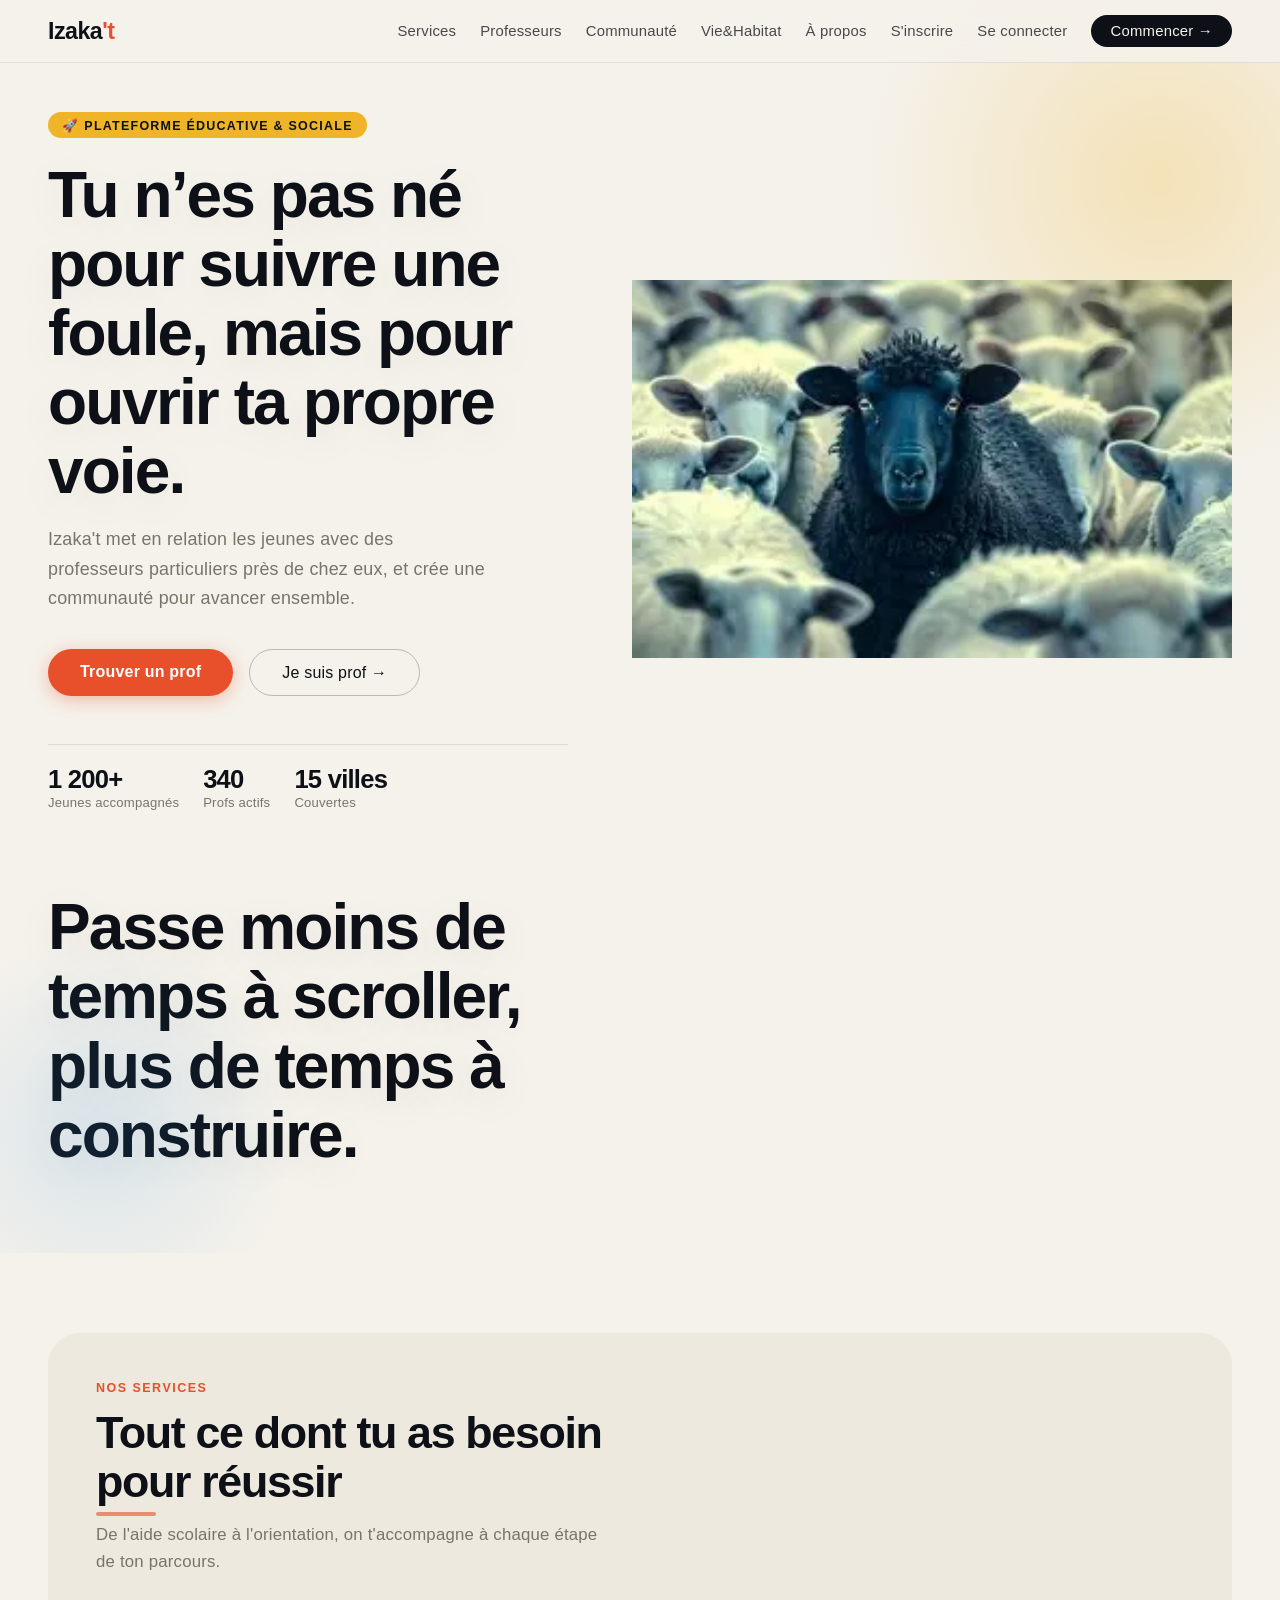
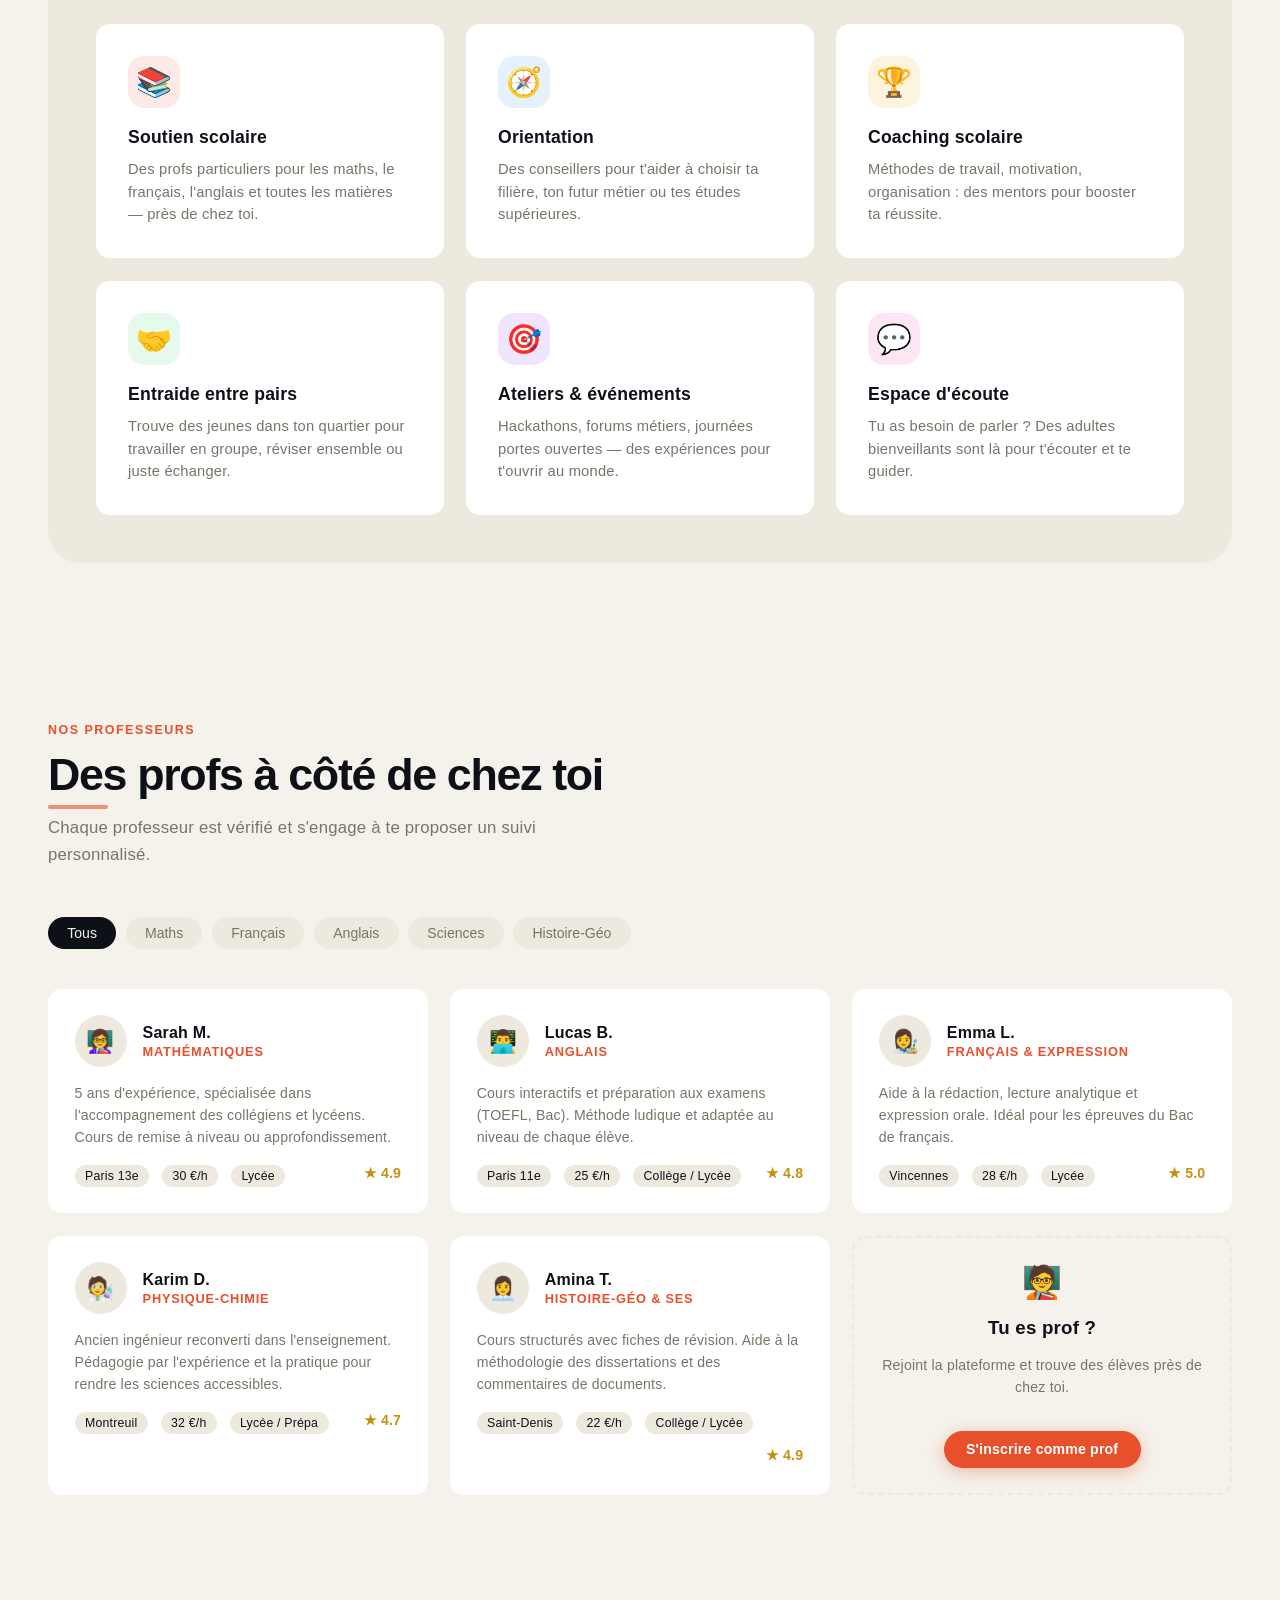
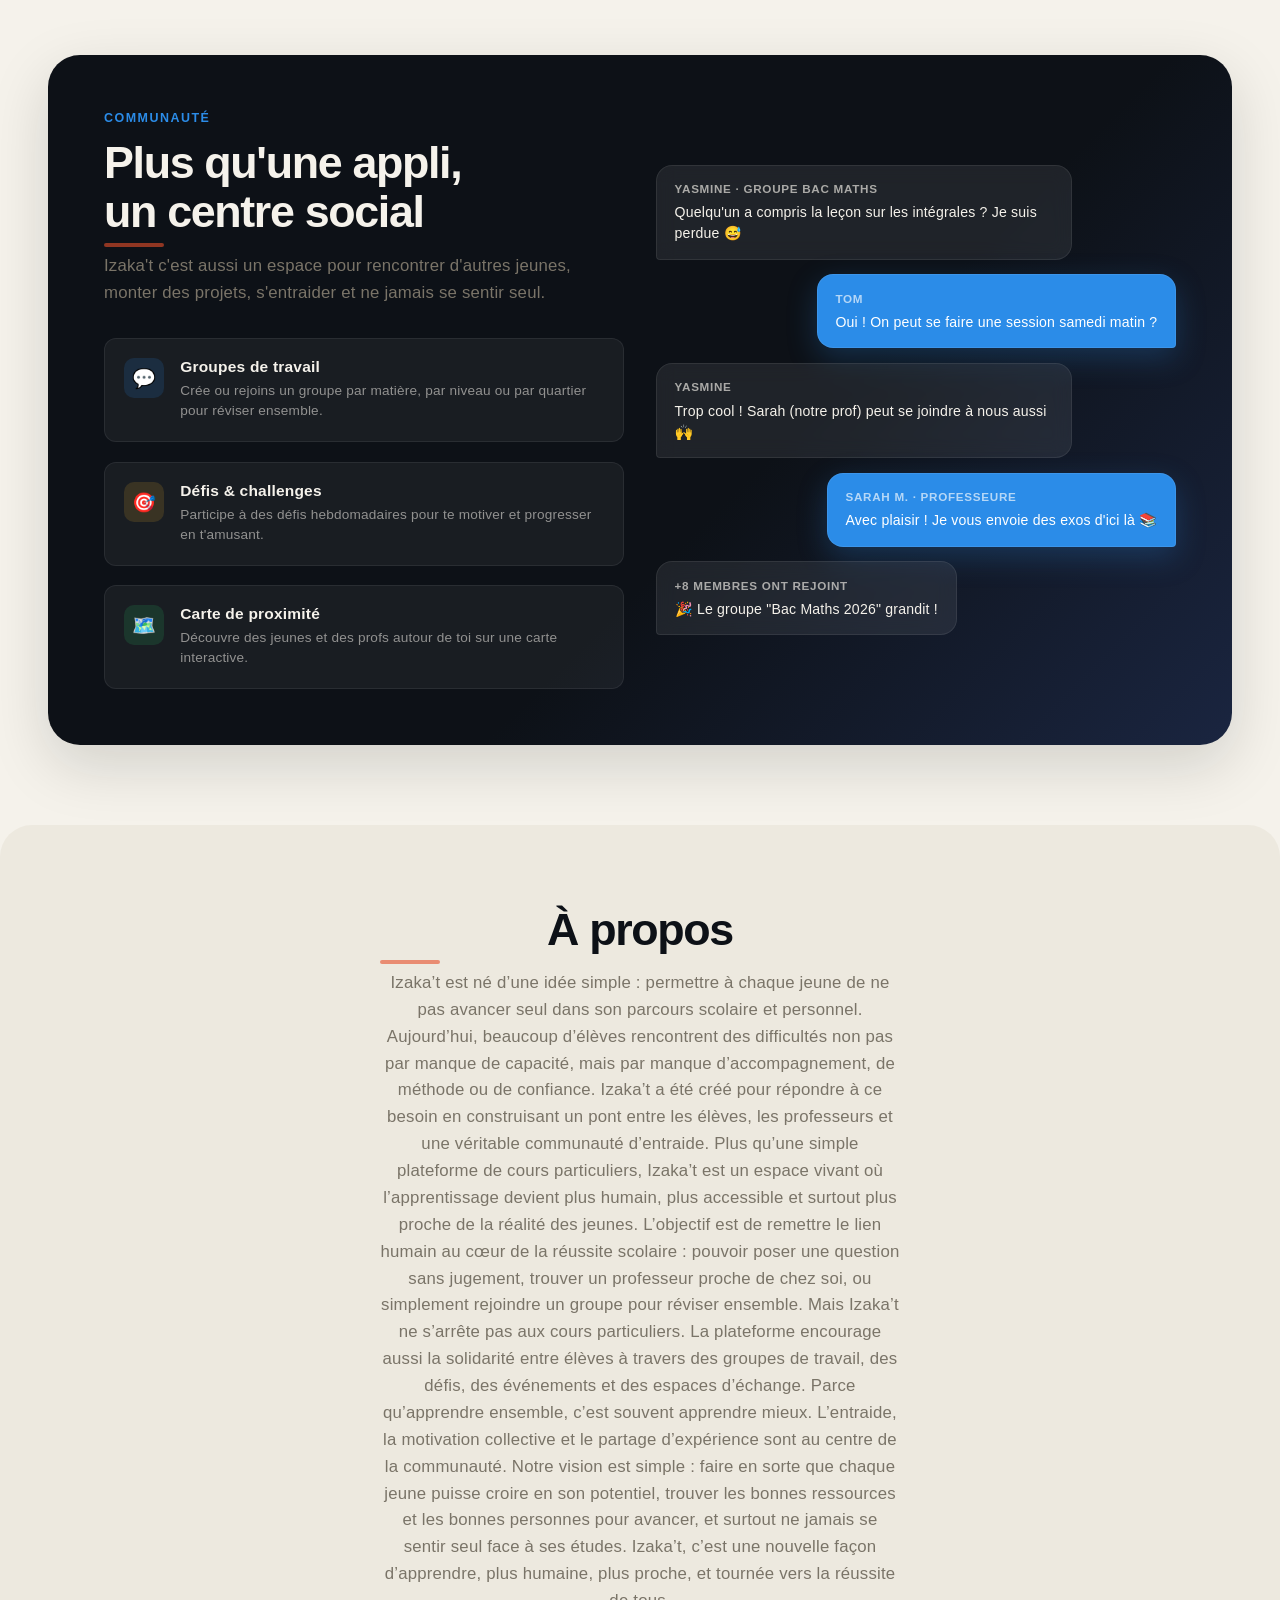
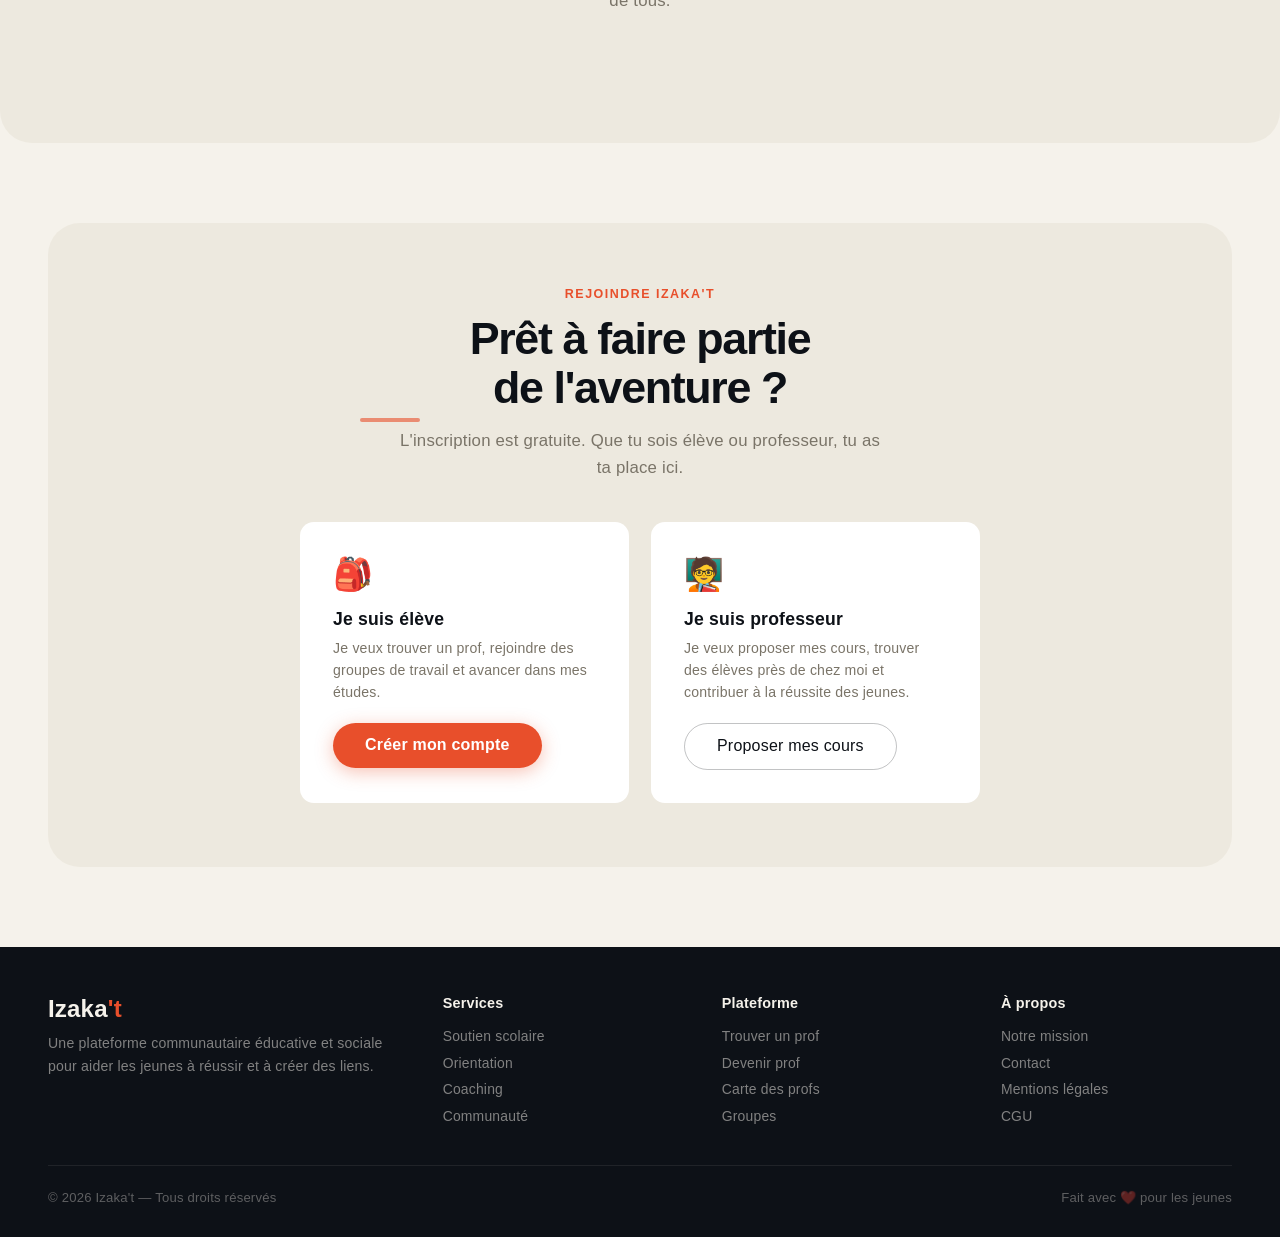
==== commit 5b734c42: "Modification de la page d'accueil" ====
--- a/index.html
+++ b/index.html
@@ -67,7 +67,6 @@
   </div>
       <div class="hero-images">
       <img class="img" src="img/mouton.webp" alt="mouton">
-      <img class="img" src="img/Lion.webp" alt="Lion">
       </div>
         <h1>Passe moins de temps à scroller, plus de temps à construire.</h1>
 </section>
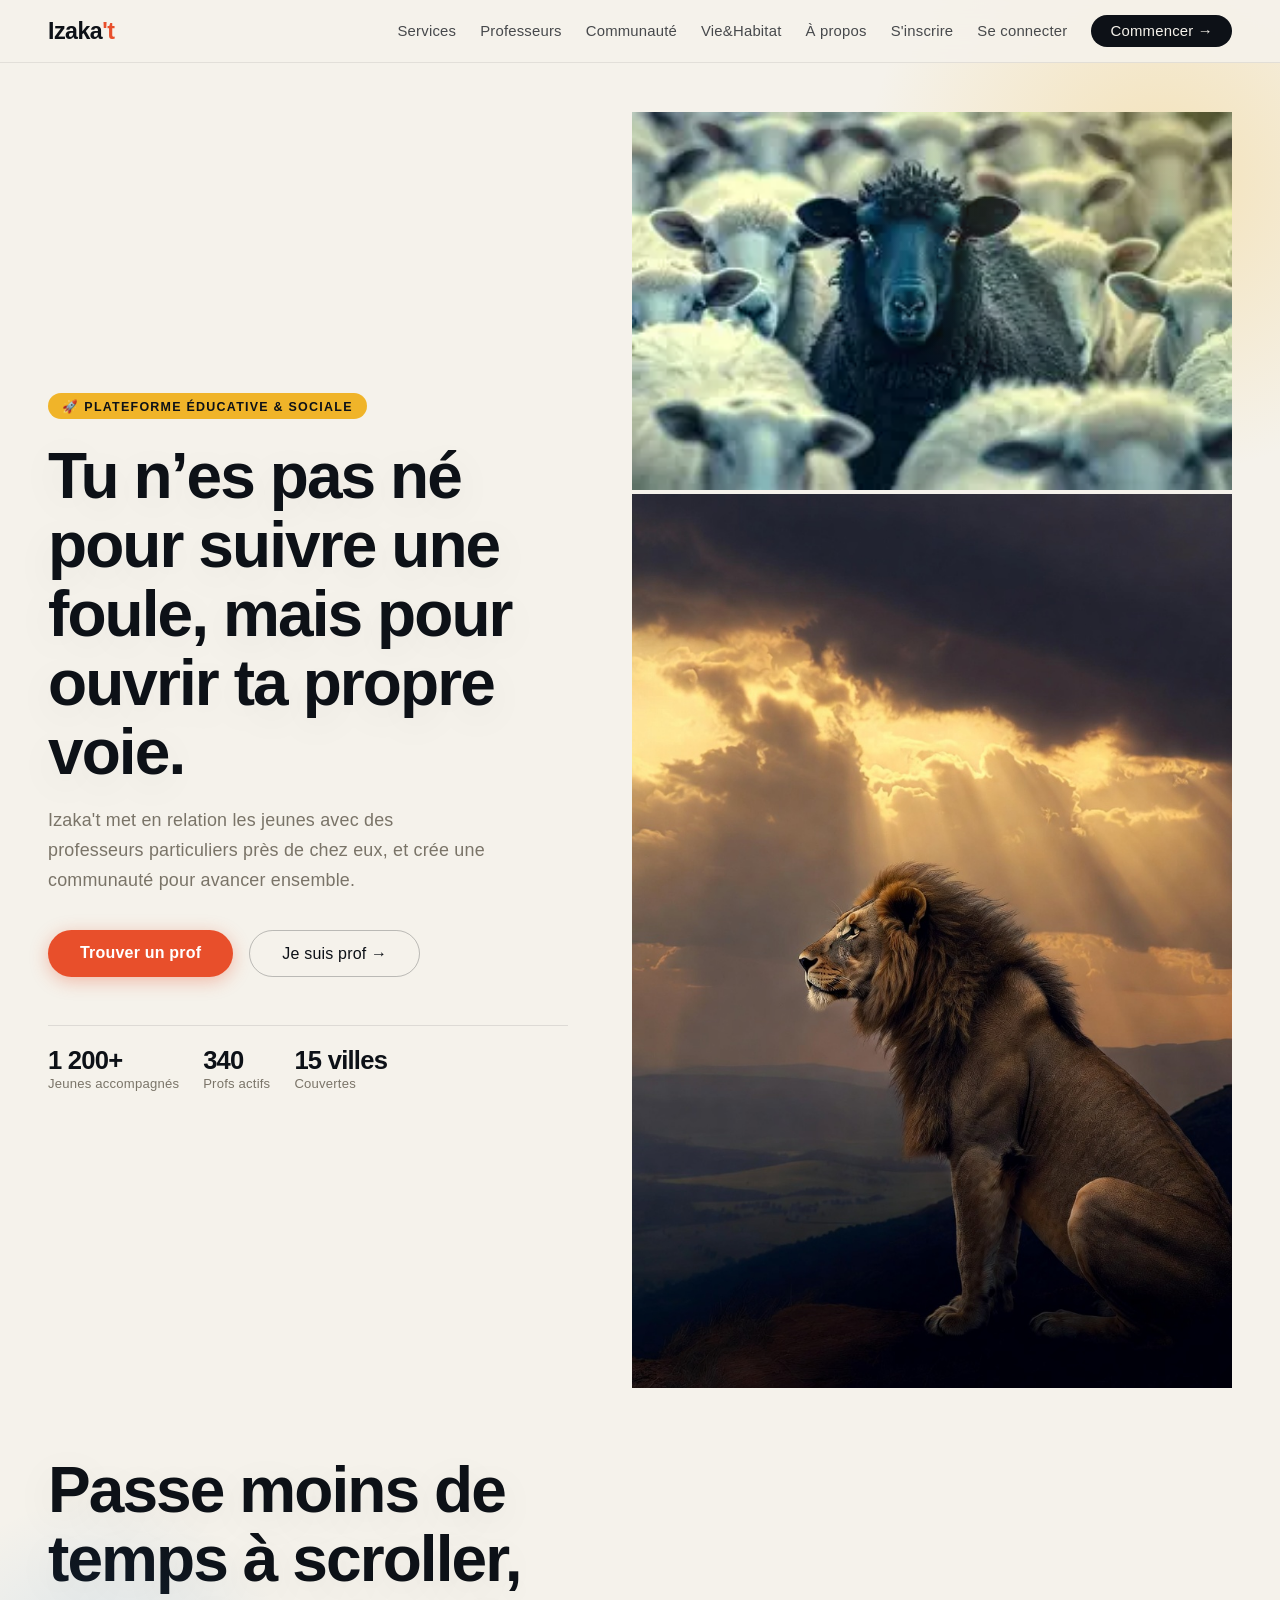
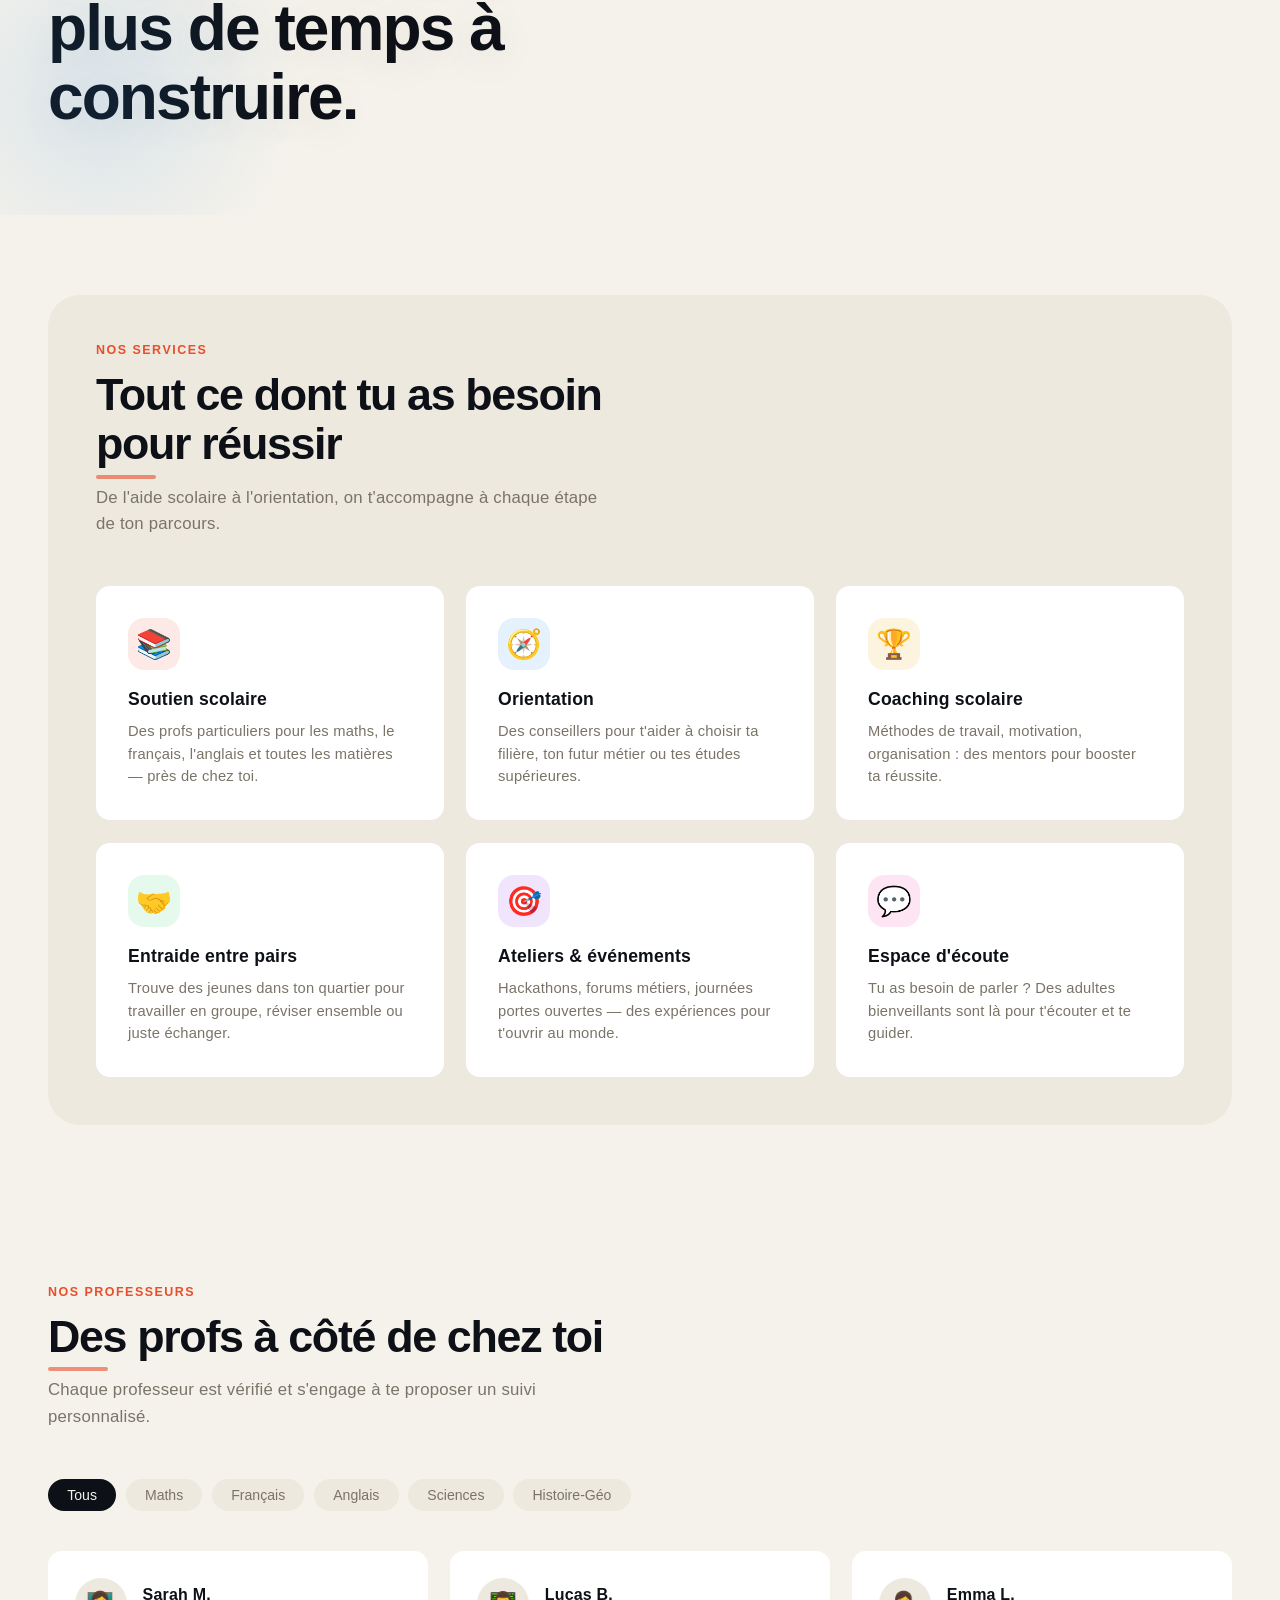
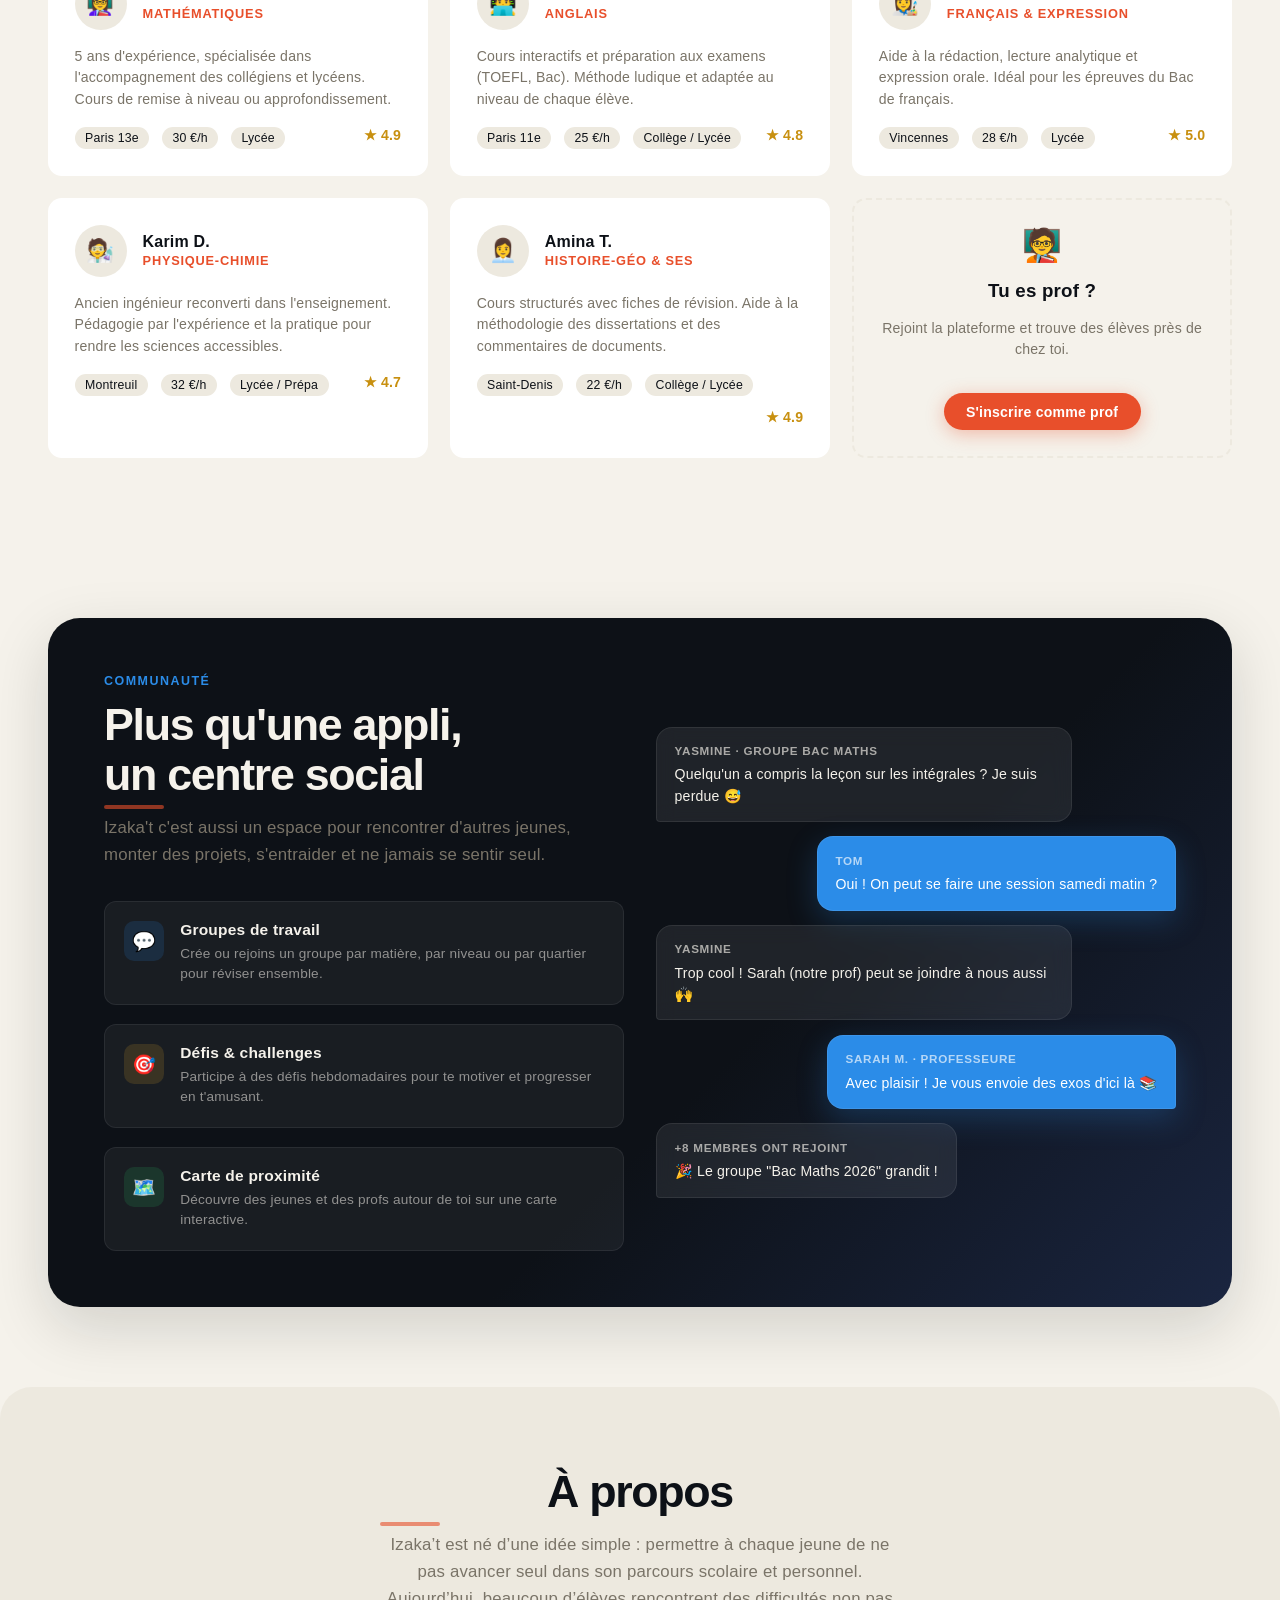
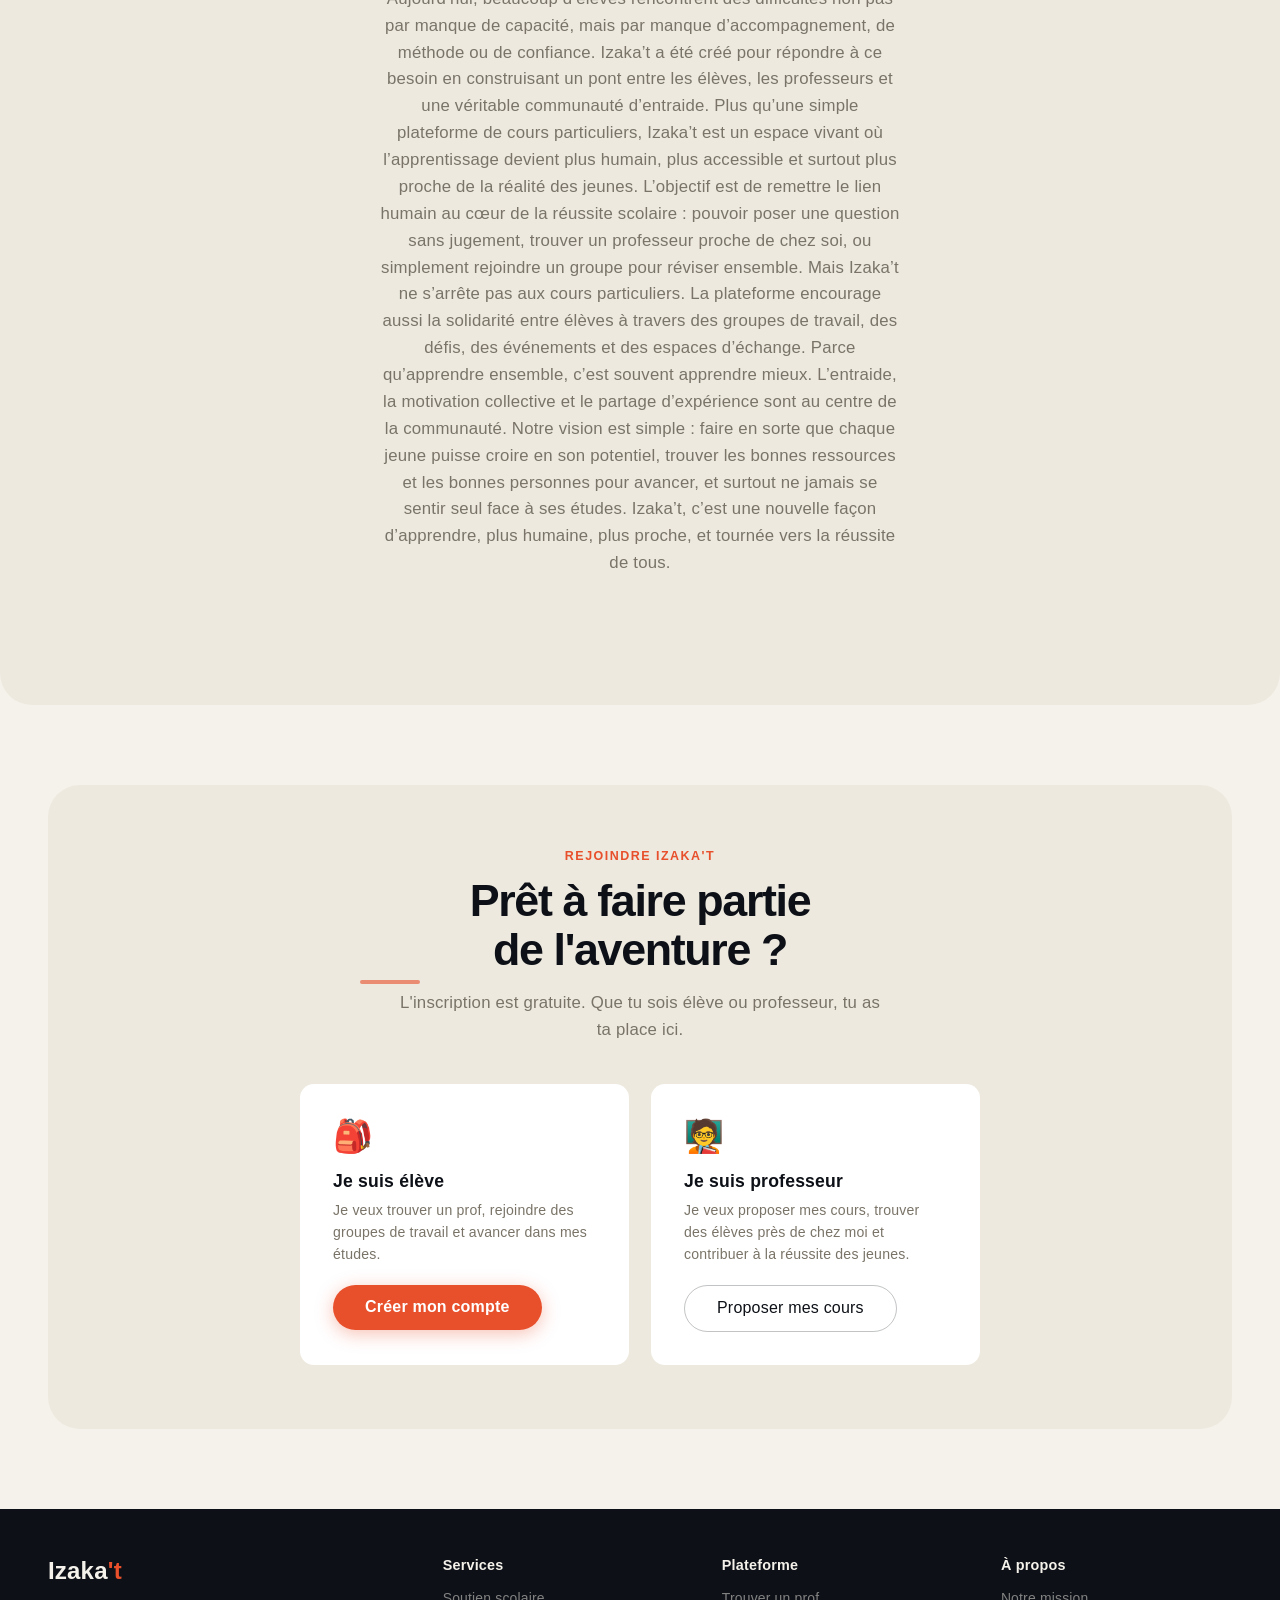
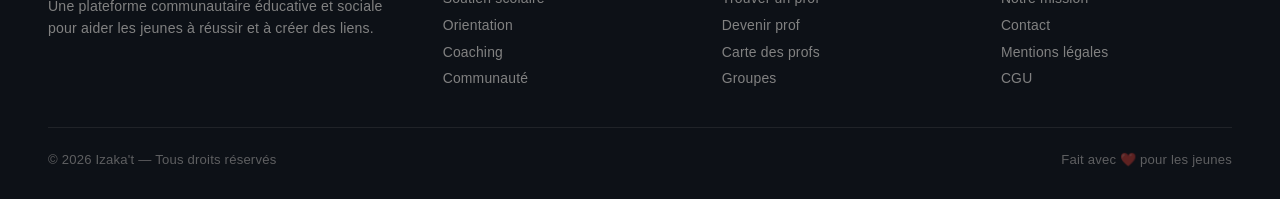
==== commit ebc3771b: "Modification de la page d'accueil" ====
--- a/index.html
+++ b/index.html
@@ -67,6 +67,7 @@
   </div>
       <div class="hero-images">
       <img class="img" src="img/mouton.webp" alt="mouton">
+      <img class="img" src="img/Lion2.jpg" alt="Lion">
       </div>
         <h1>Passe moins de temps à scroller, plus de temps à construire.</h1>
 </section>
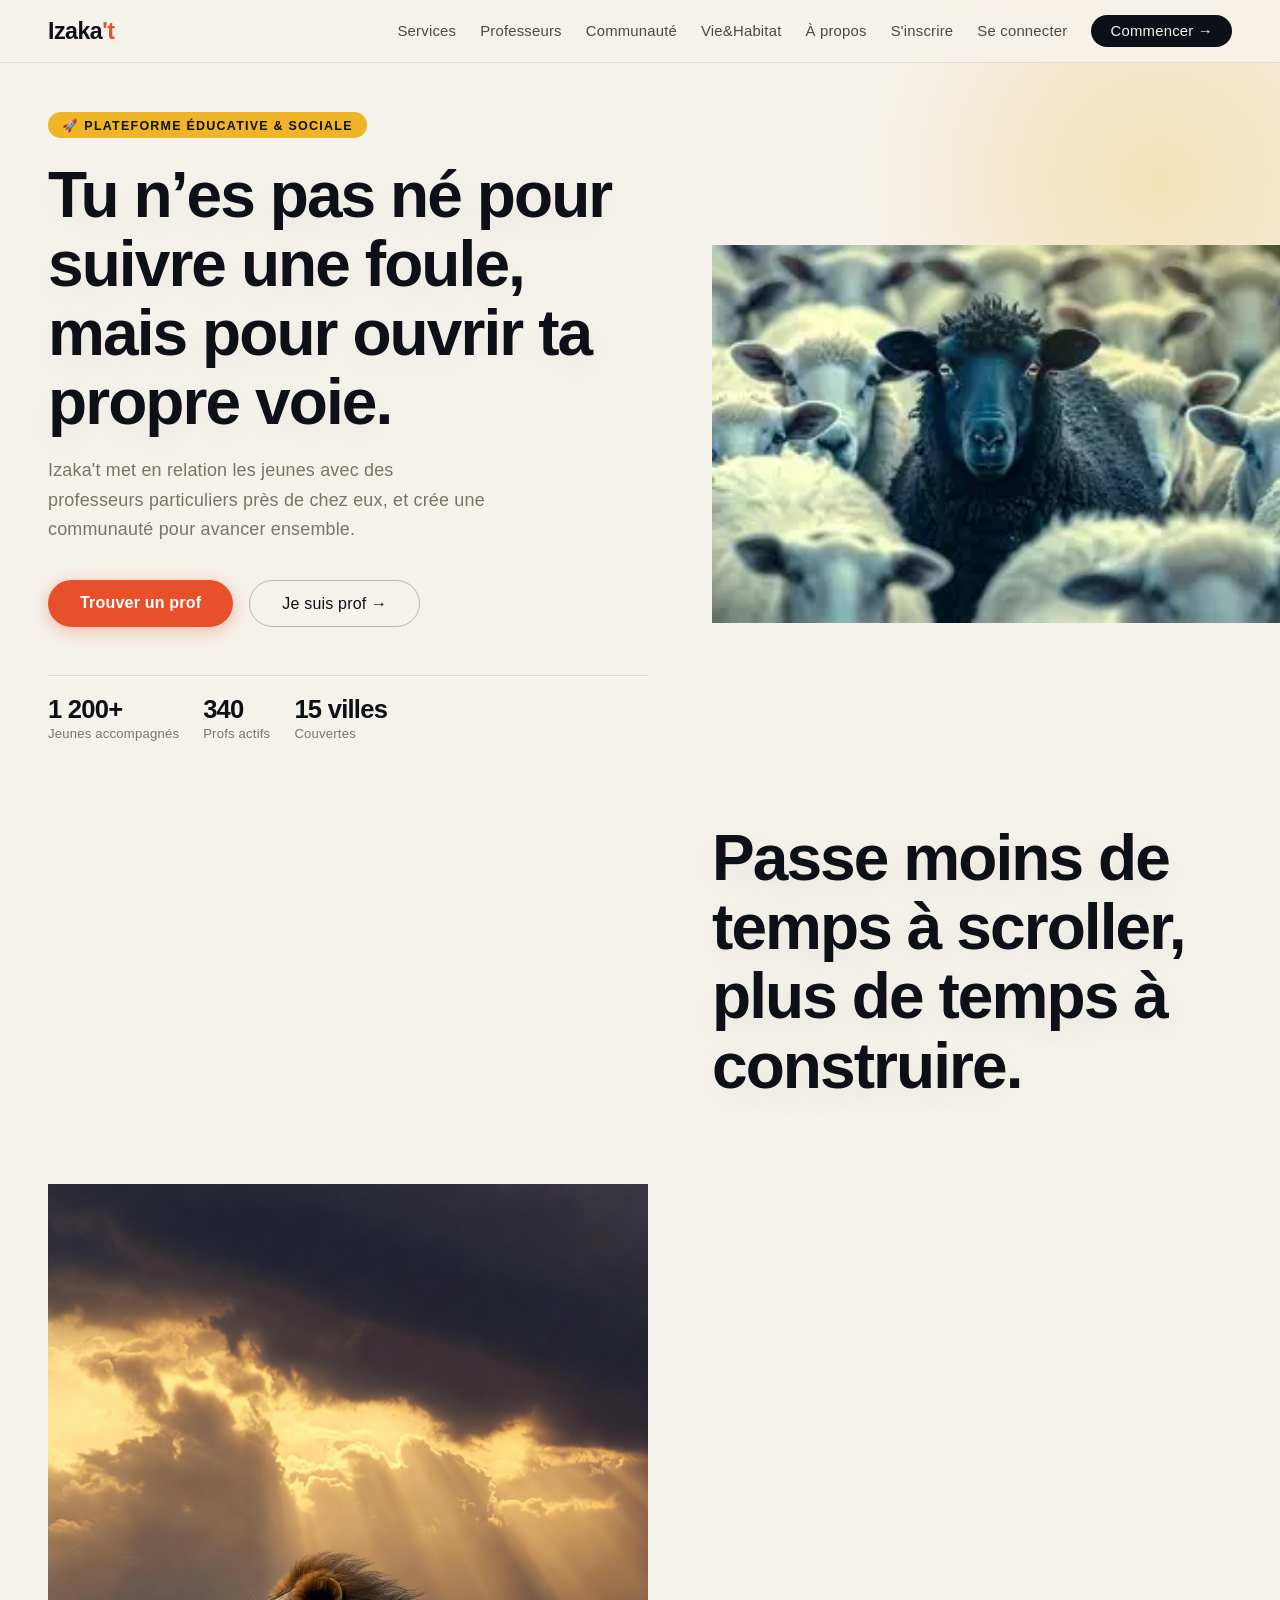
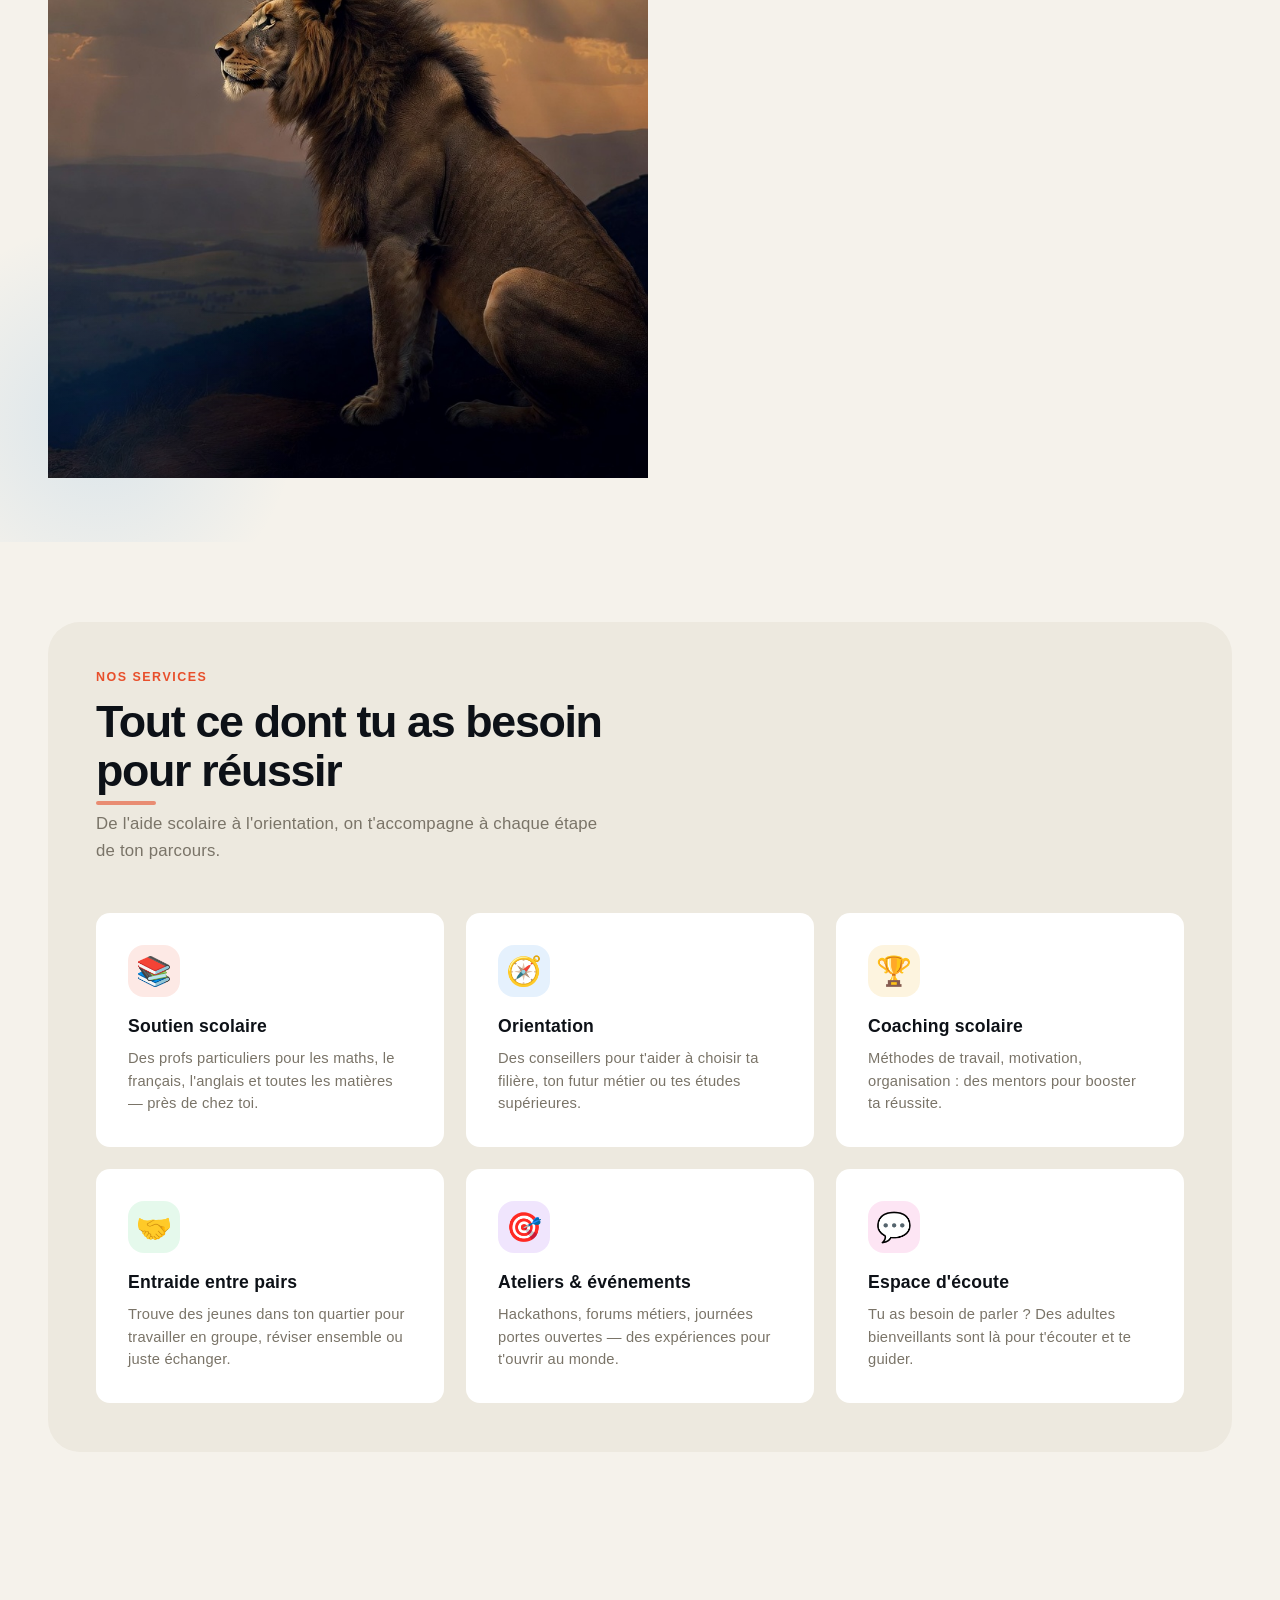
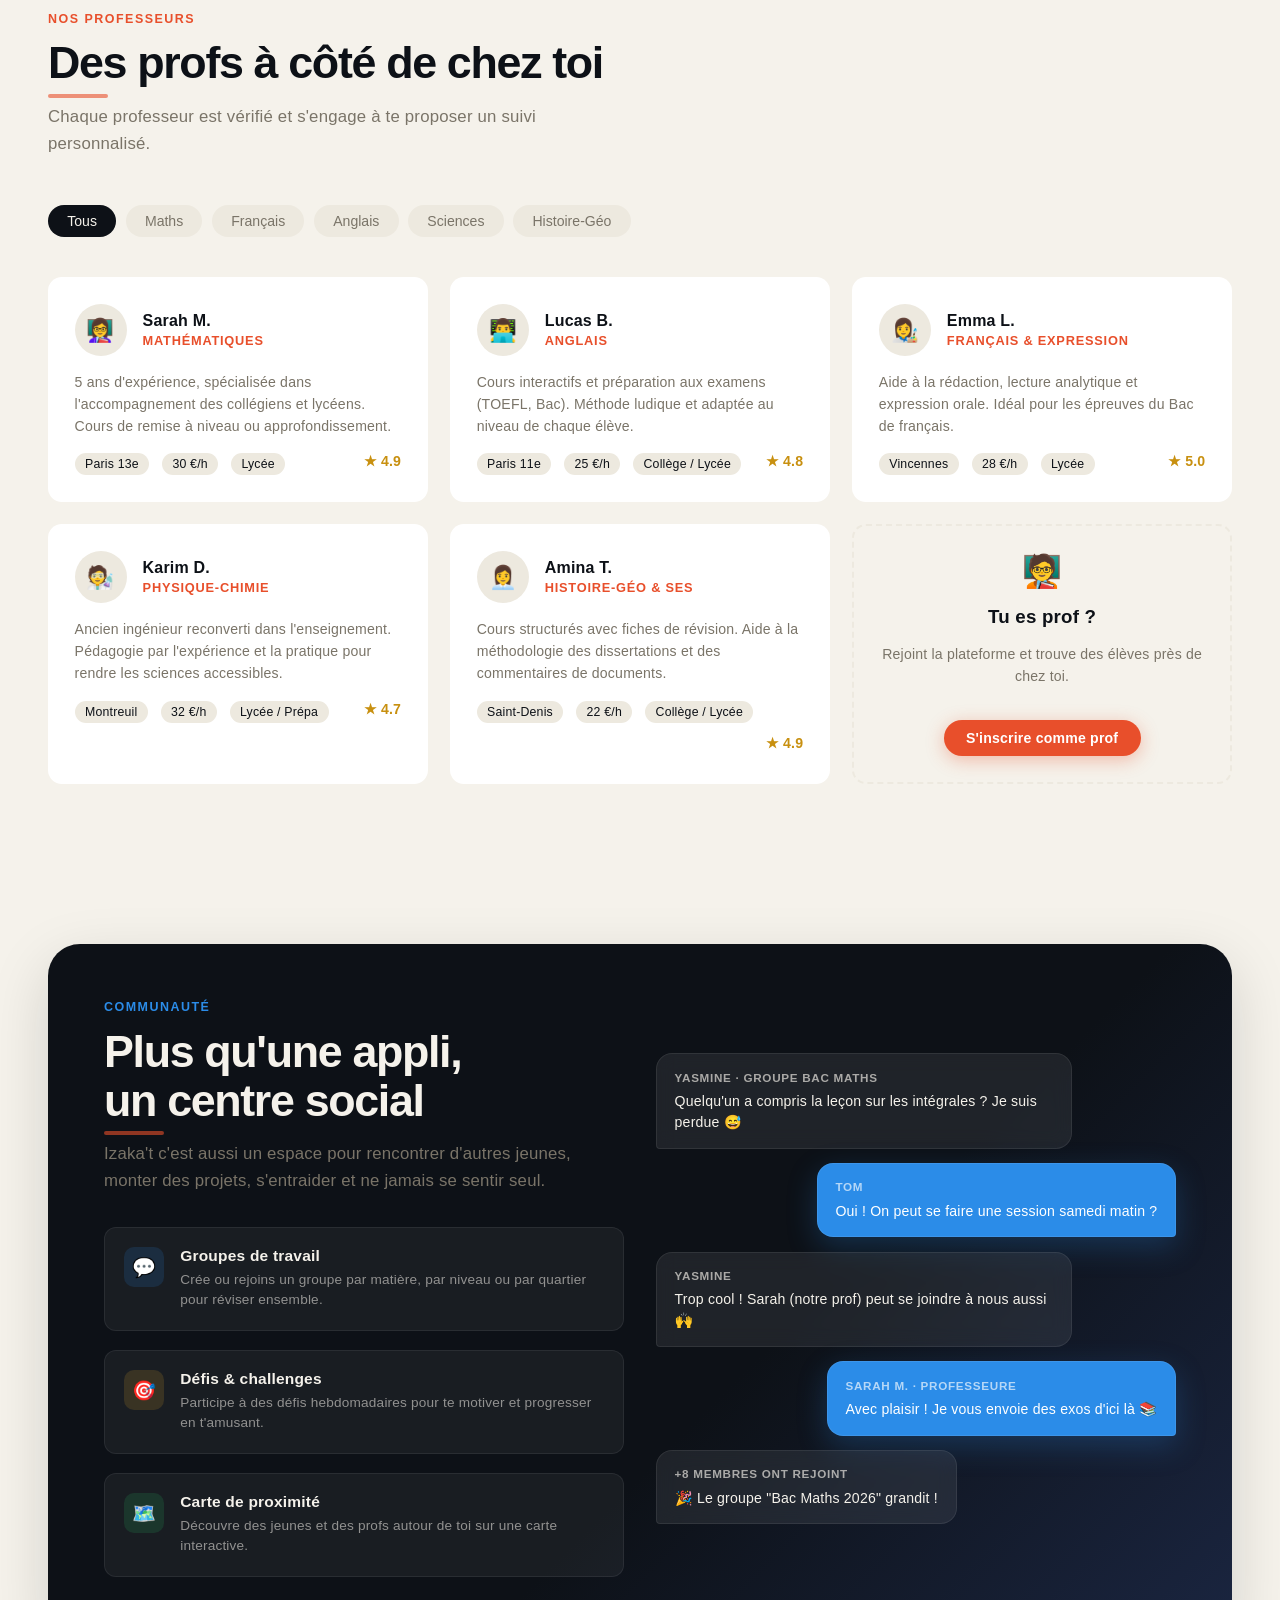
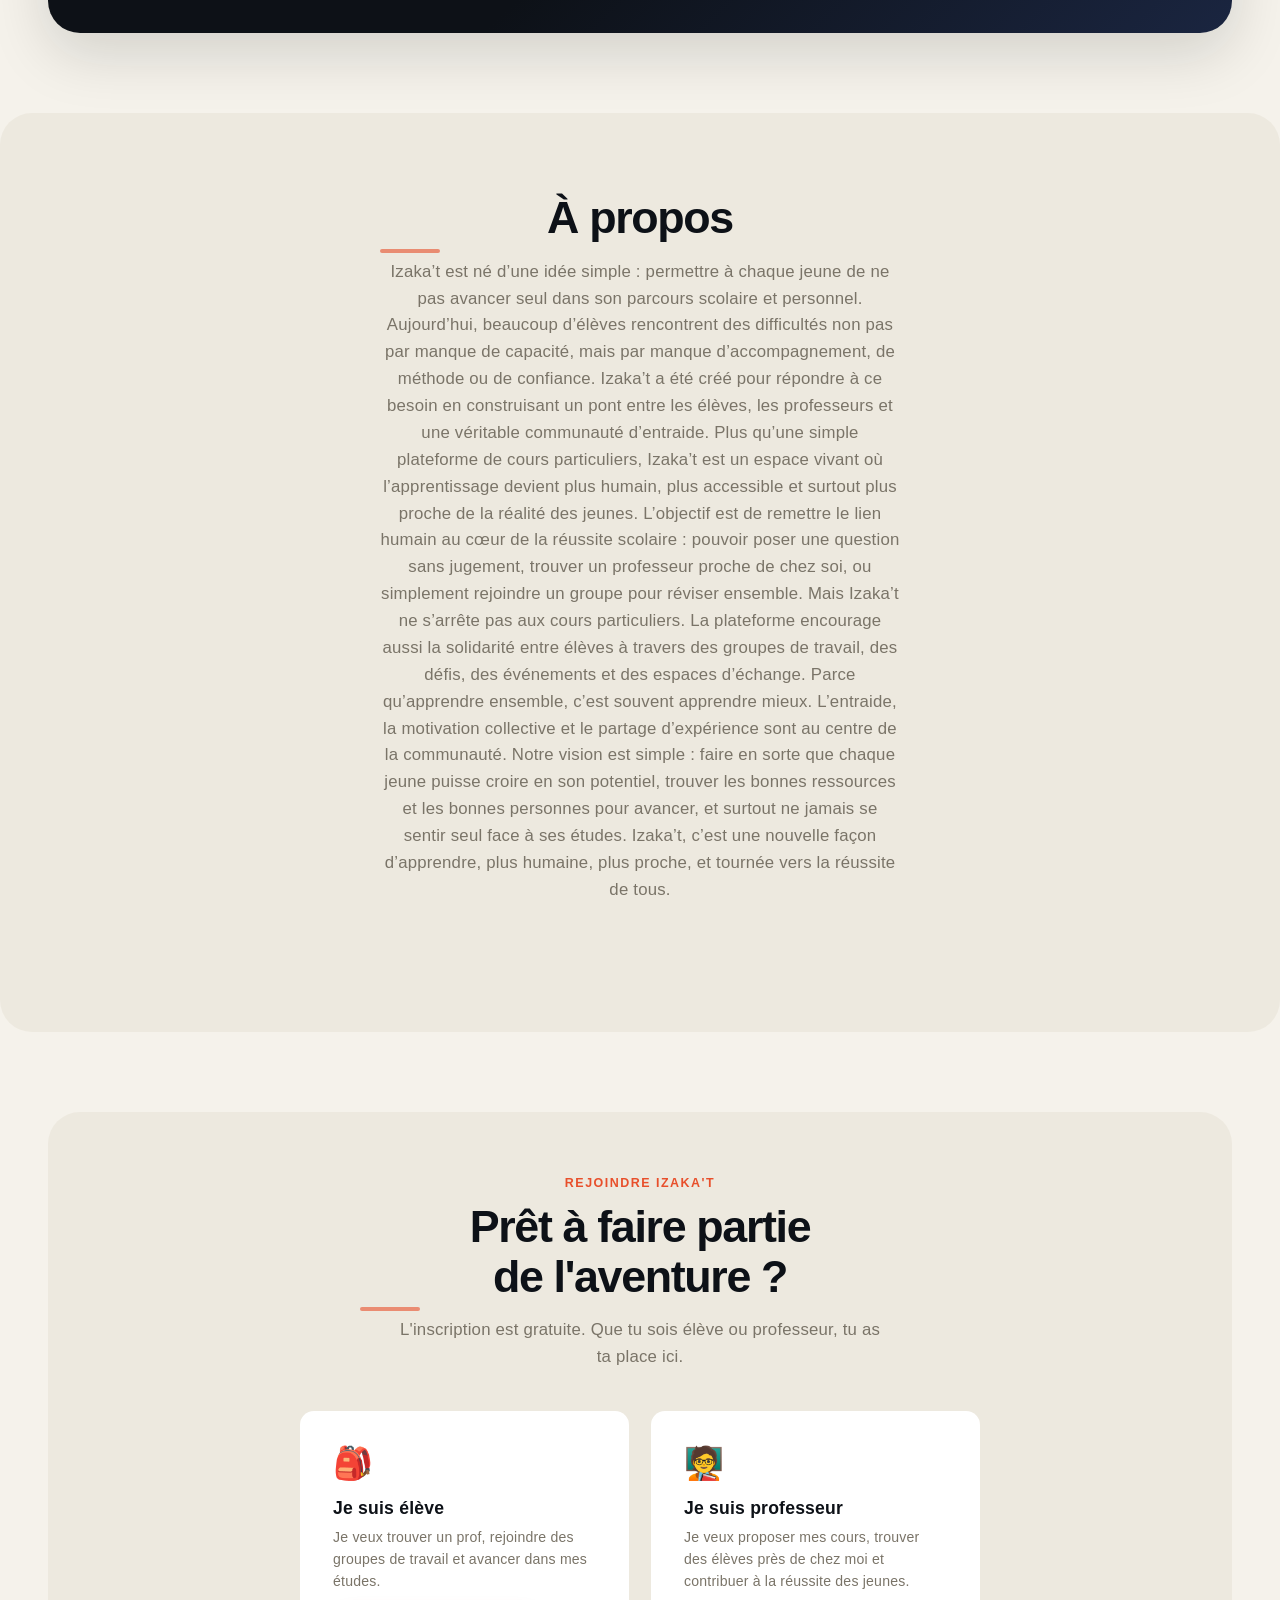
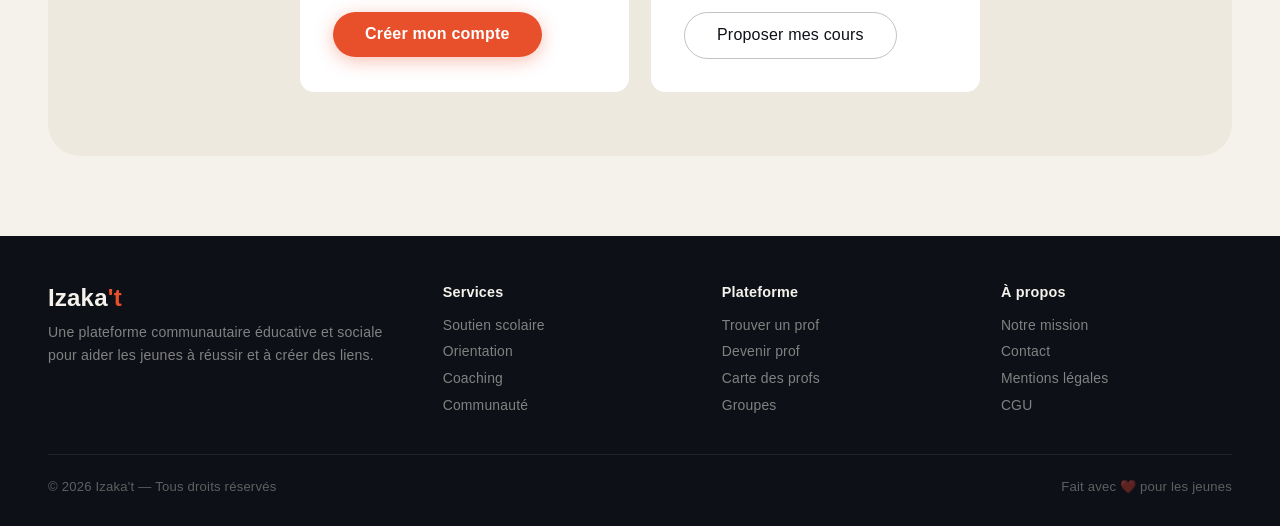
==== commit 8e87b7ff: "Modif de la page d'accueil" ====
--- a/index.html
+++ b/index.html
@@ -67,9 +67,11 @@
   </div>
       <div class="hero-images">
       <img class="img" src="img/mouton.webp" alt="mouton">
-      <img class="img" src="img/Lion2.jpg" alt="Lion">
-      </div>
-        <h1>Passe moins de temps à scroller, plus de temps à construire.</h1>
+      </div>
+      <div class="hero-images"></div>  
+      <h1>Passe moins de temps à scroller, plus de temps à construire.</h1>
+        <img class="img" src="img/Lion2.jpg" alt="Lion">
+        </div>
 </section>
 
 
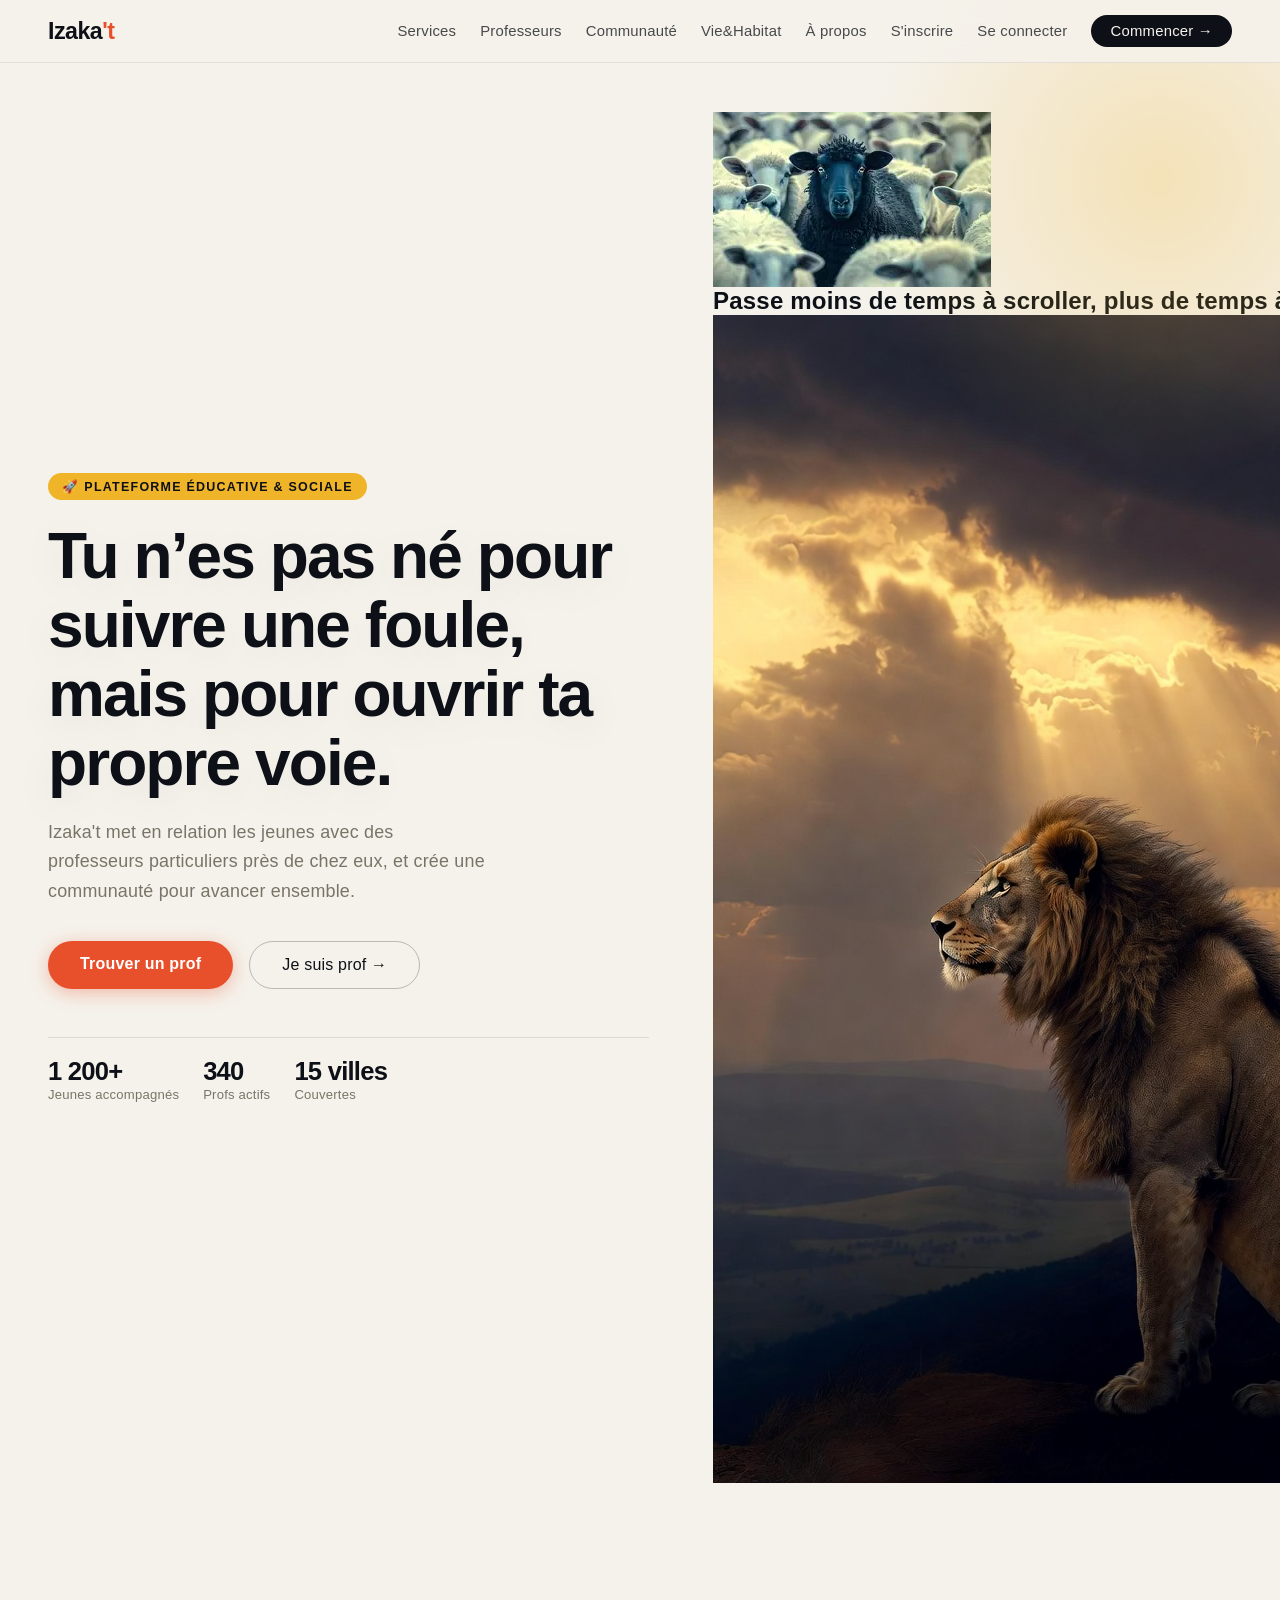
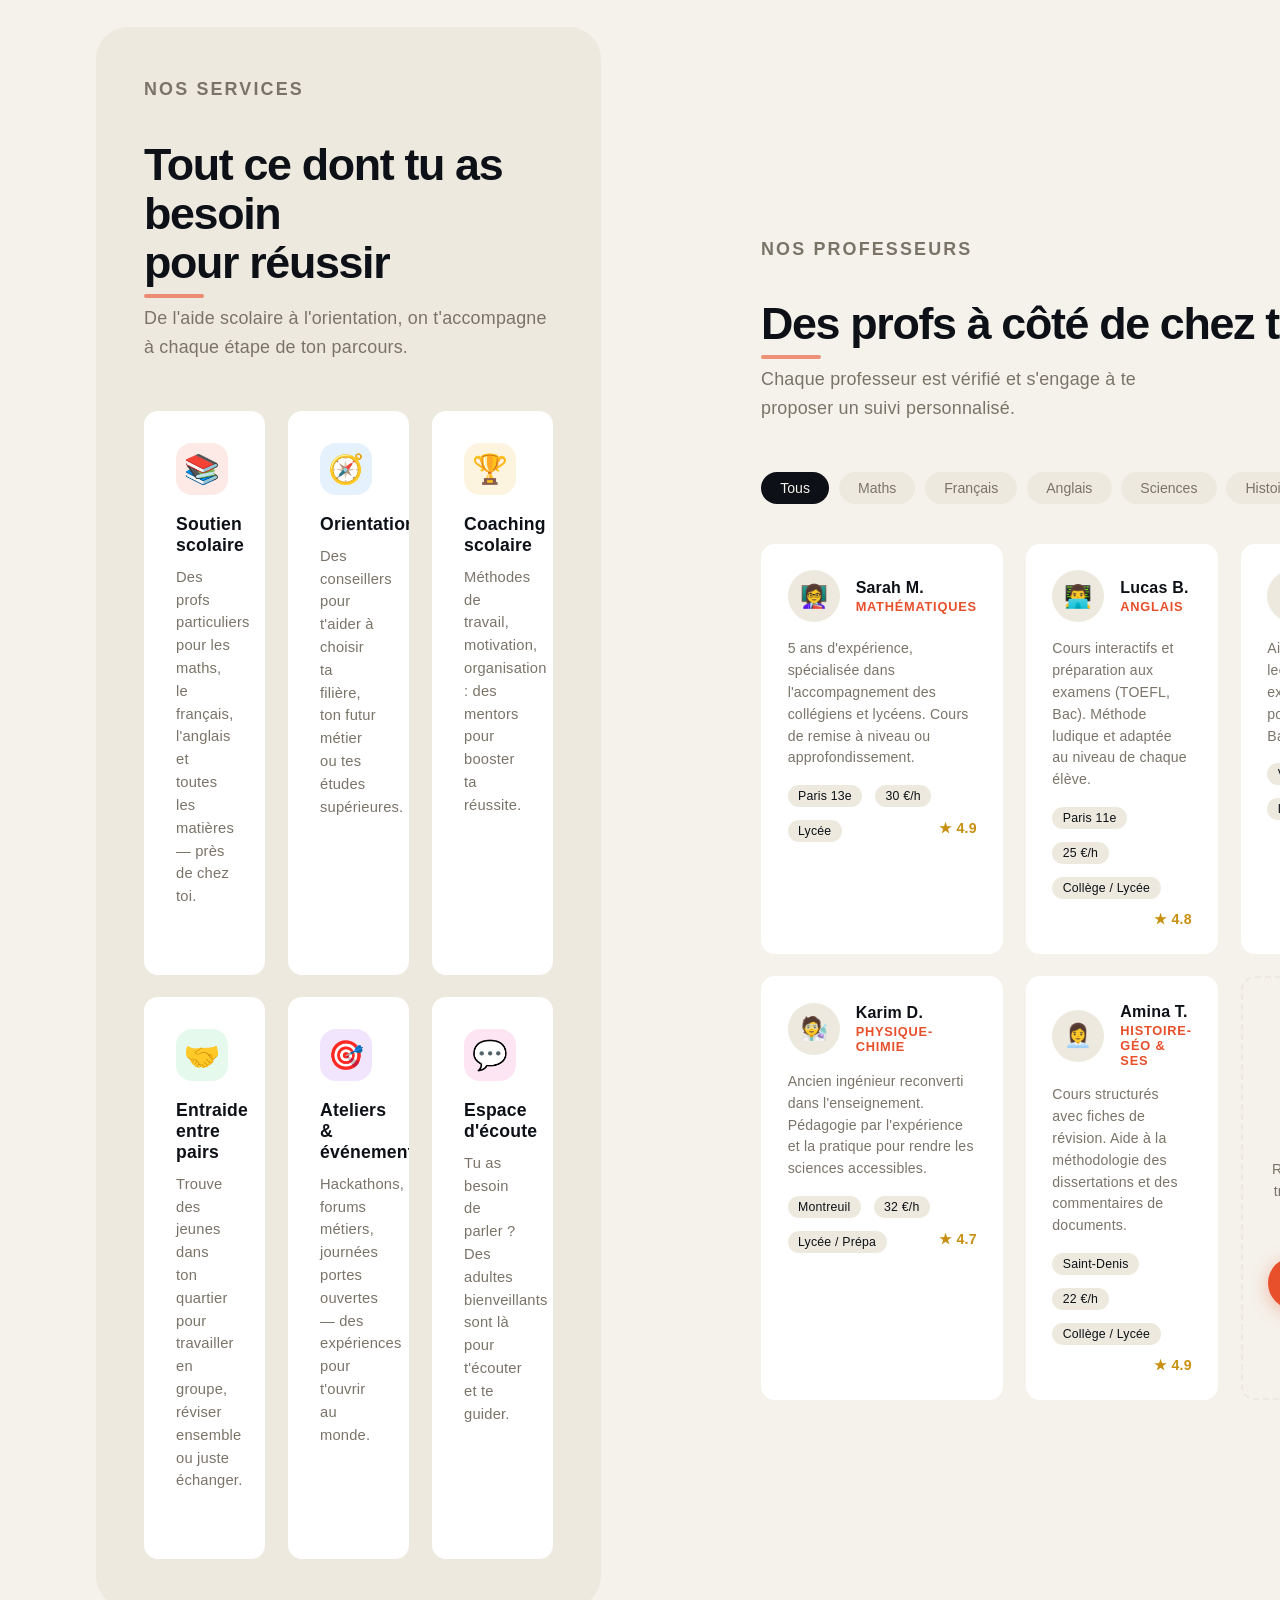
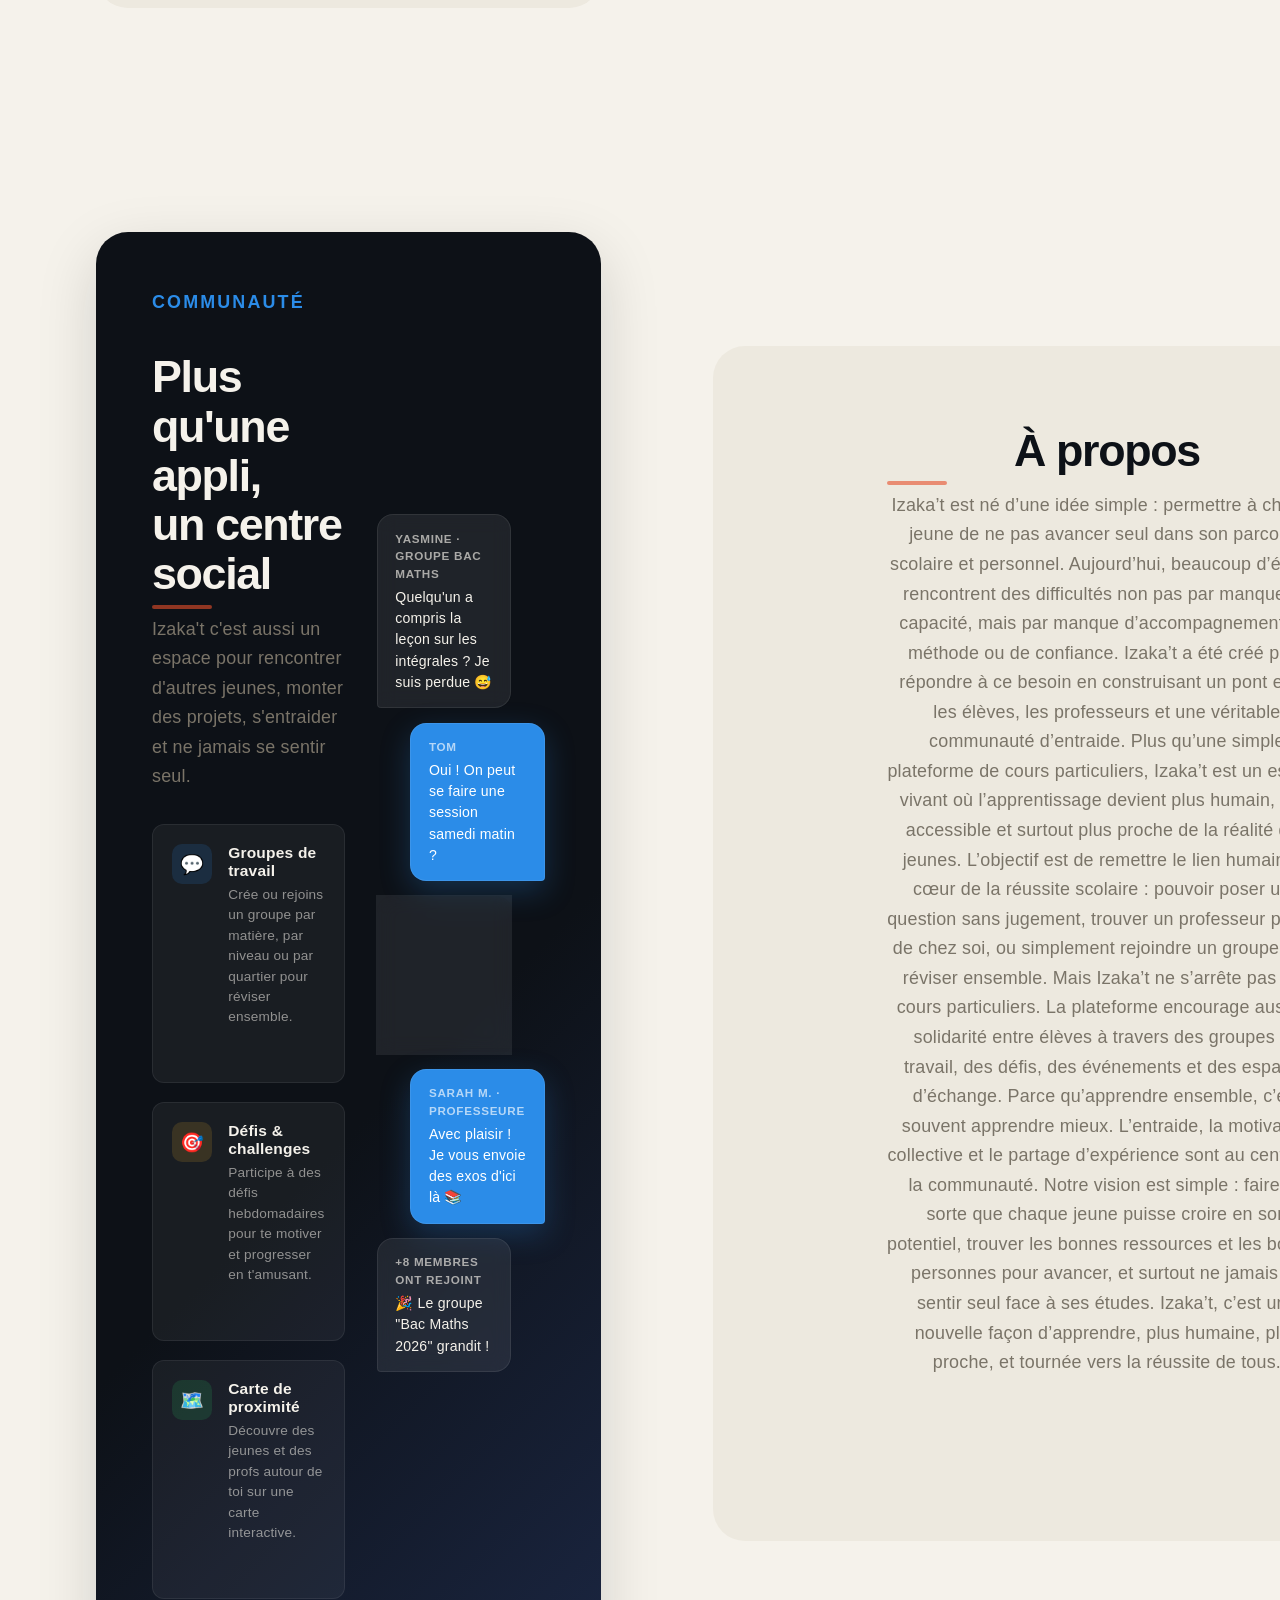
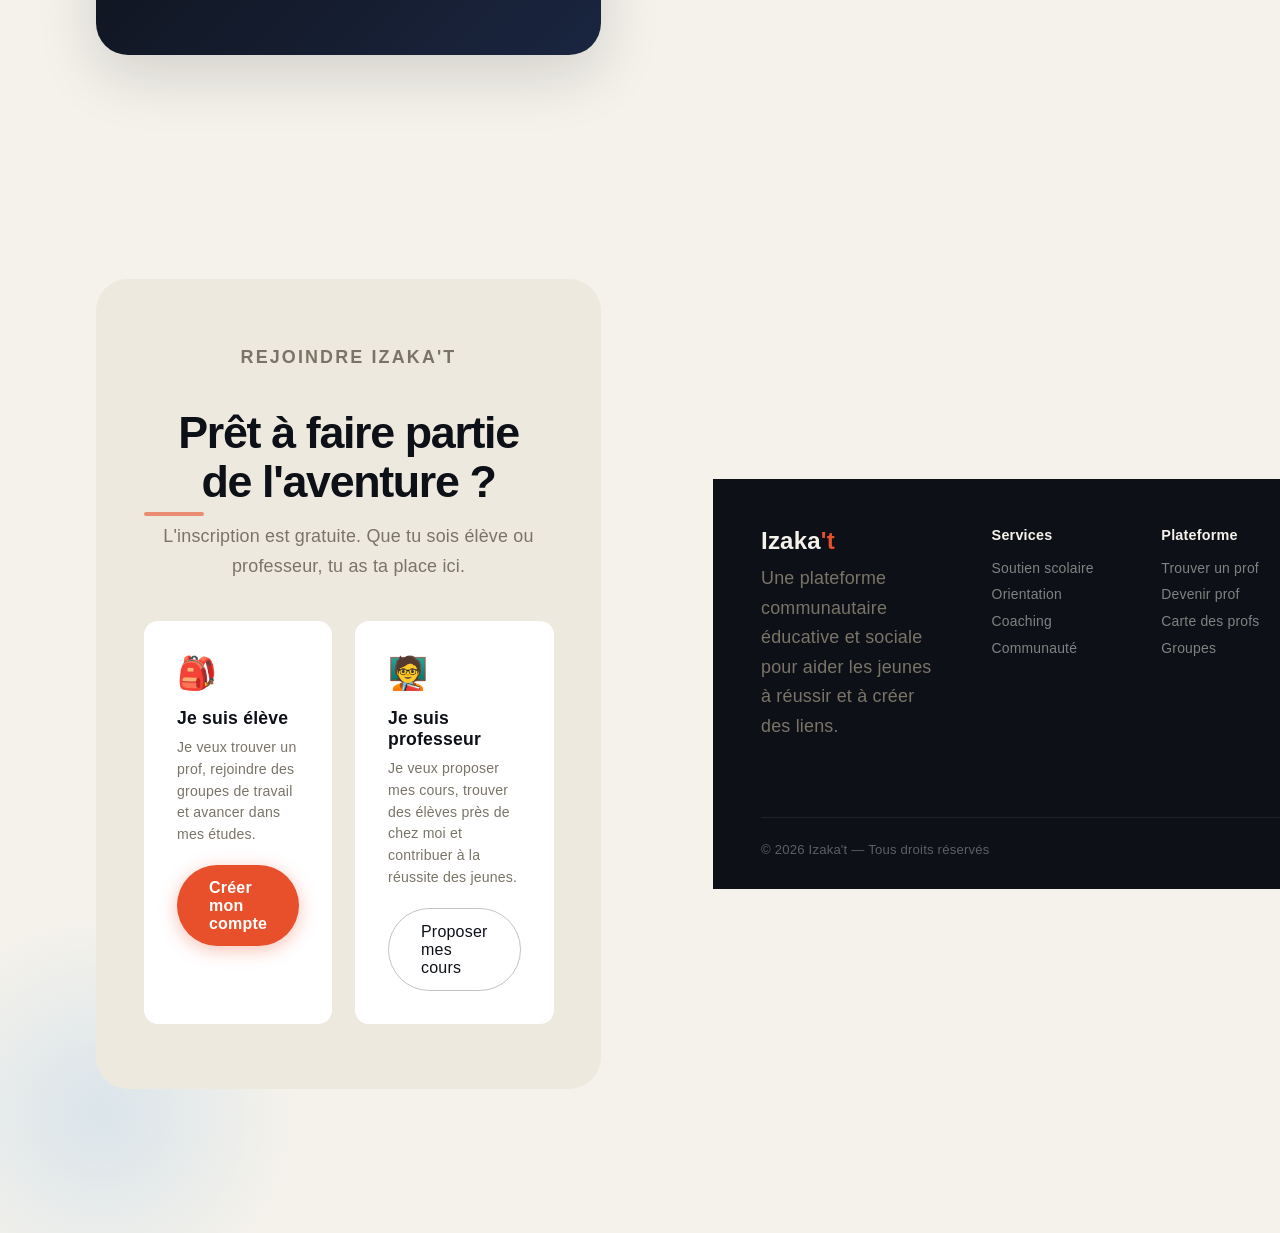
==== commit c247bcba: "Modif" ====
--- a/index.html
+++ b/index.html
@@ -1,6 +1,6 @@
 <!DOCTYPE html>
+<html lang="fr">
     <head>
-        <html lang="fr">
         <meta charset="UTF-8">
         <meta name="viewport" content="width=device-width, initial-scale=1.0">
         <title>Izaka't — Réussir ensemble</title>
@@ -66,13 +66,12 @@
     </div>
   </div>
       <div class="hero-images">
-      <img class="img" src="img/mouton.webp" alt="mouton">
-      </div>
-      <div class="hero-images"></div>  
-      <h1>Passe moins de temps à scroller, plus de temps à construire.</h1>
-        <img class="img" src="img/Lion2.jpg" alt="Lion">
-        </div>
-</section>
+    <img class="img" src="img/mouton.webp" alt="mouton">
+
+    <h2>Passe moins de temps à scroller, plus de temps à construire.</h2>
+
+    <img class="img" src="img/Lion2.jpg" alt="Lion">
+      </div>
 
 
 <!-- ── SERVICES ── -->
--- a/css/style.css
+++ b/css/style.css
@@ -141,7 +141,9 @@
     .btn-secondary:hover { border-color: var(--ink); background: var(--cream); }
 
     img {
-      width: 600px !important;
+      max-width: 100%;
+      height: auto;
+      display: block;
     }
     /* hero visual */
     .hero-visual { position: relative; z-index: 2; }
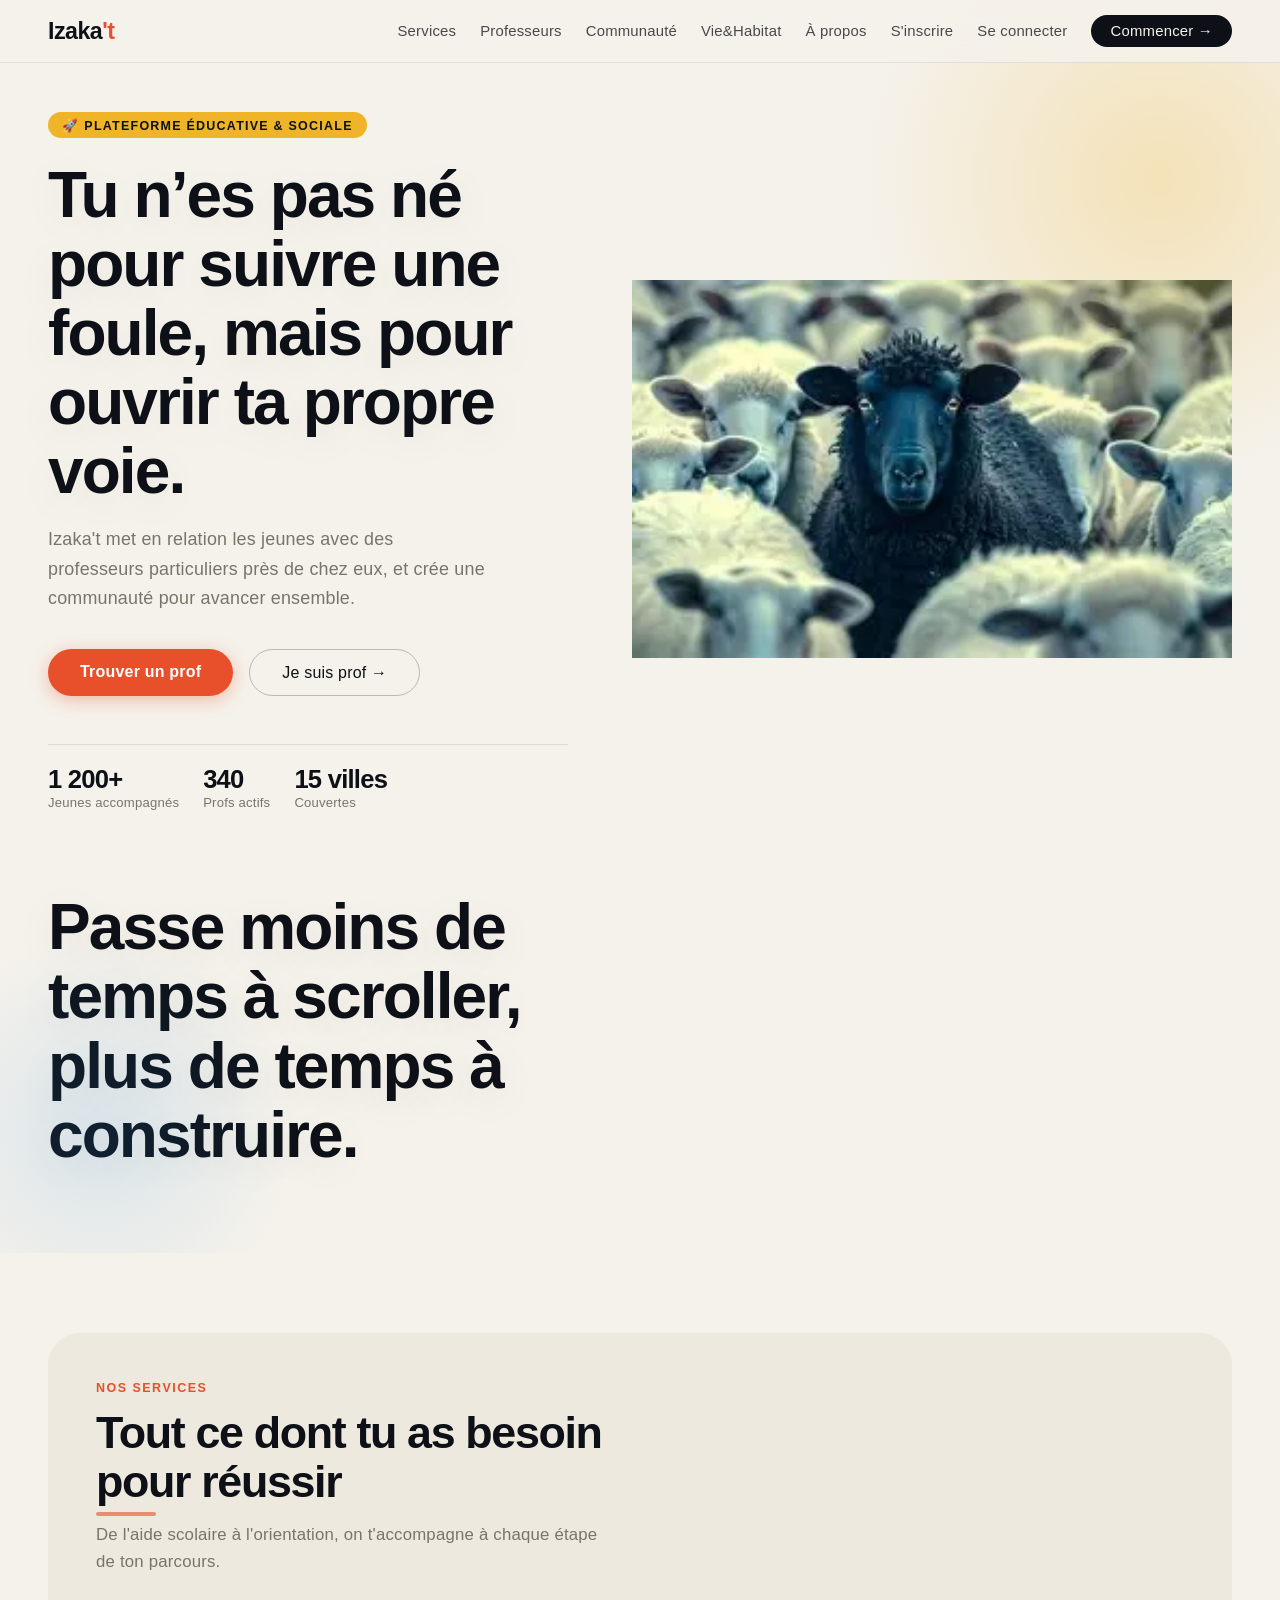
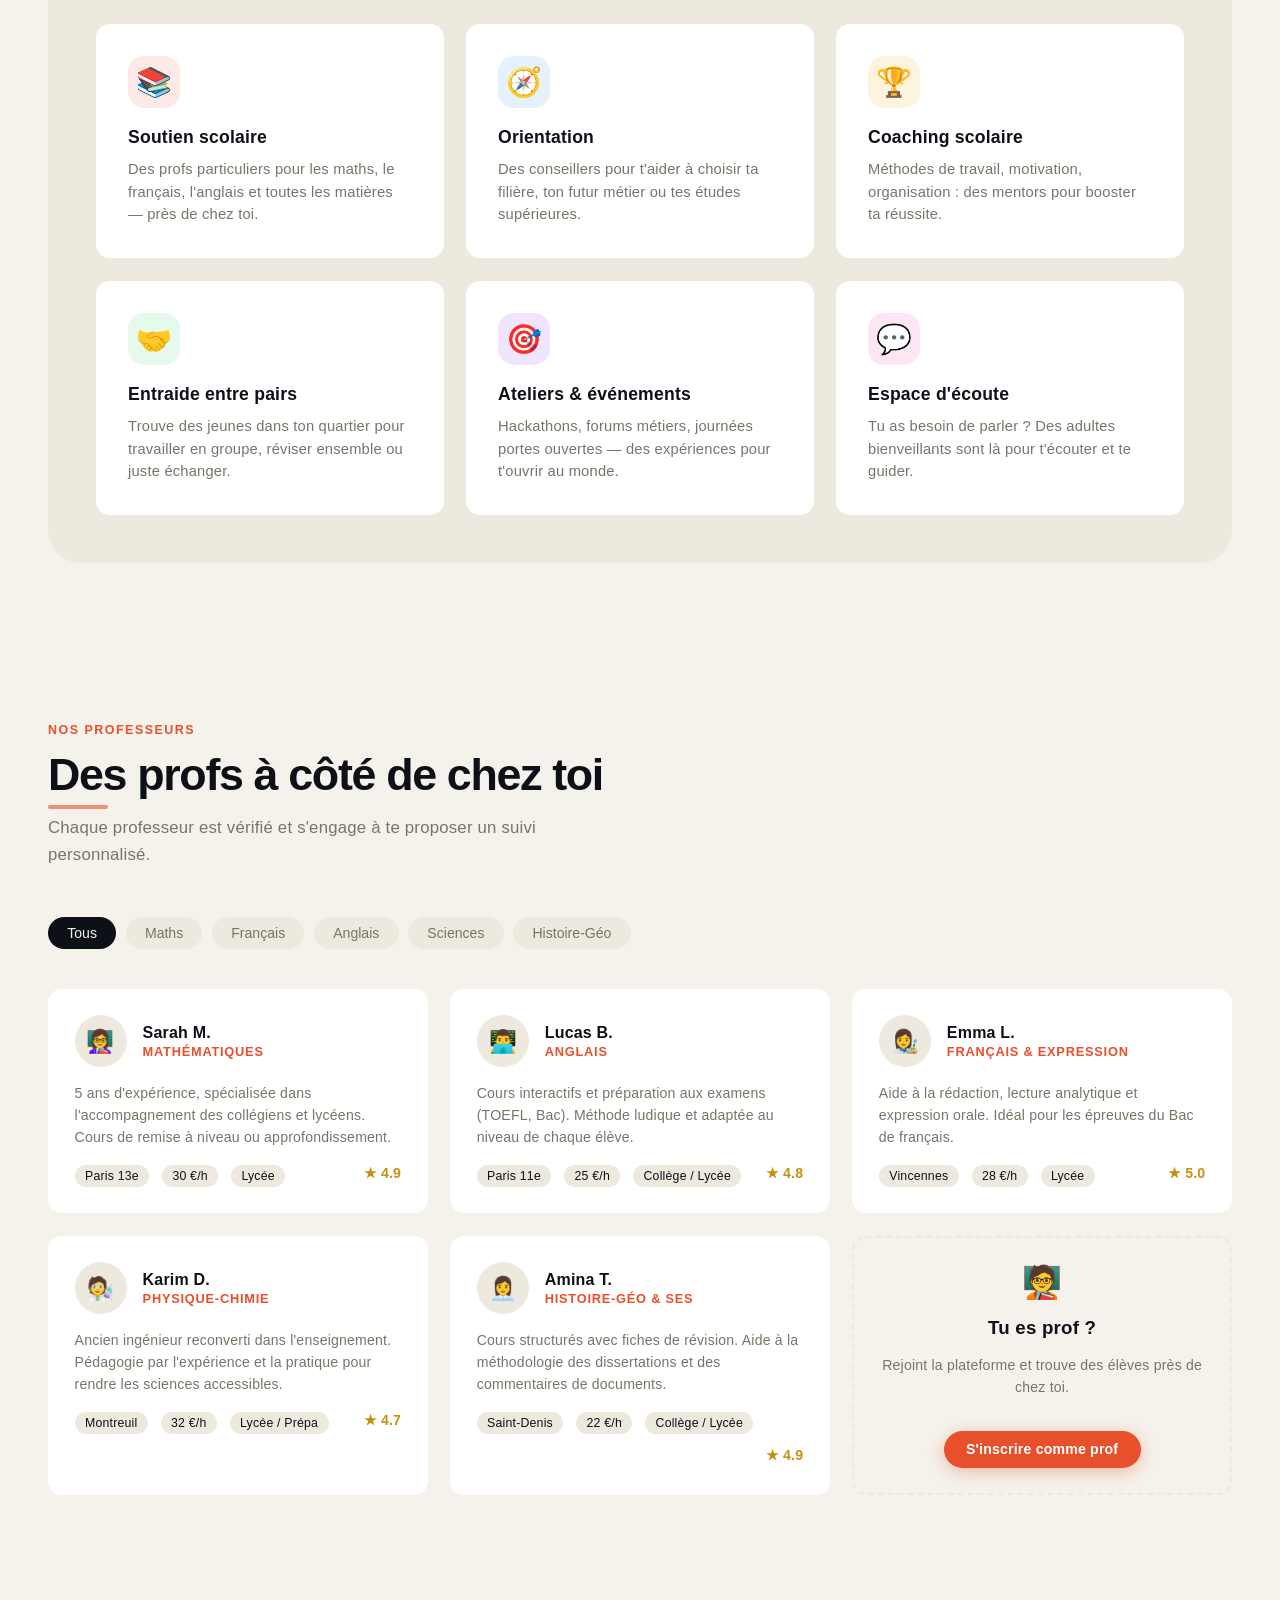
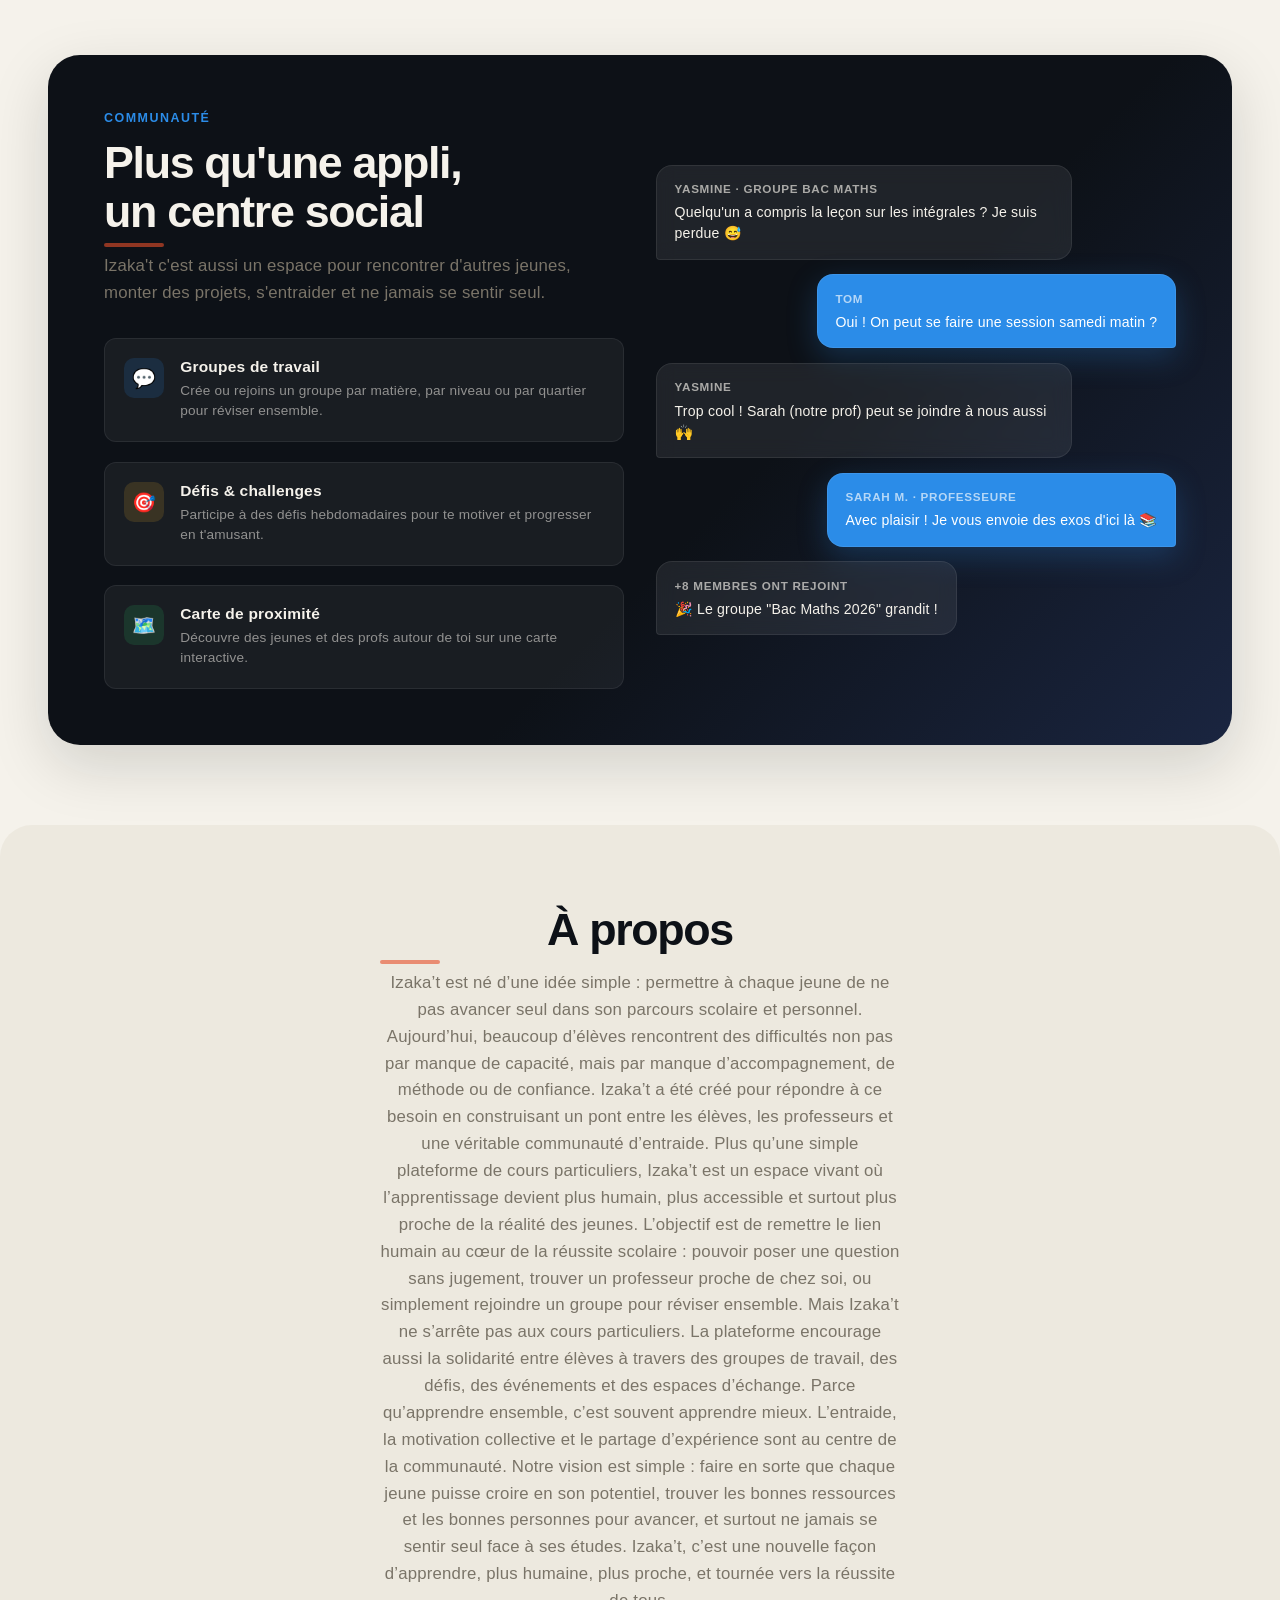
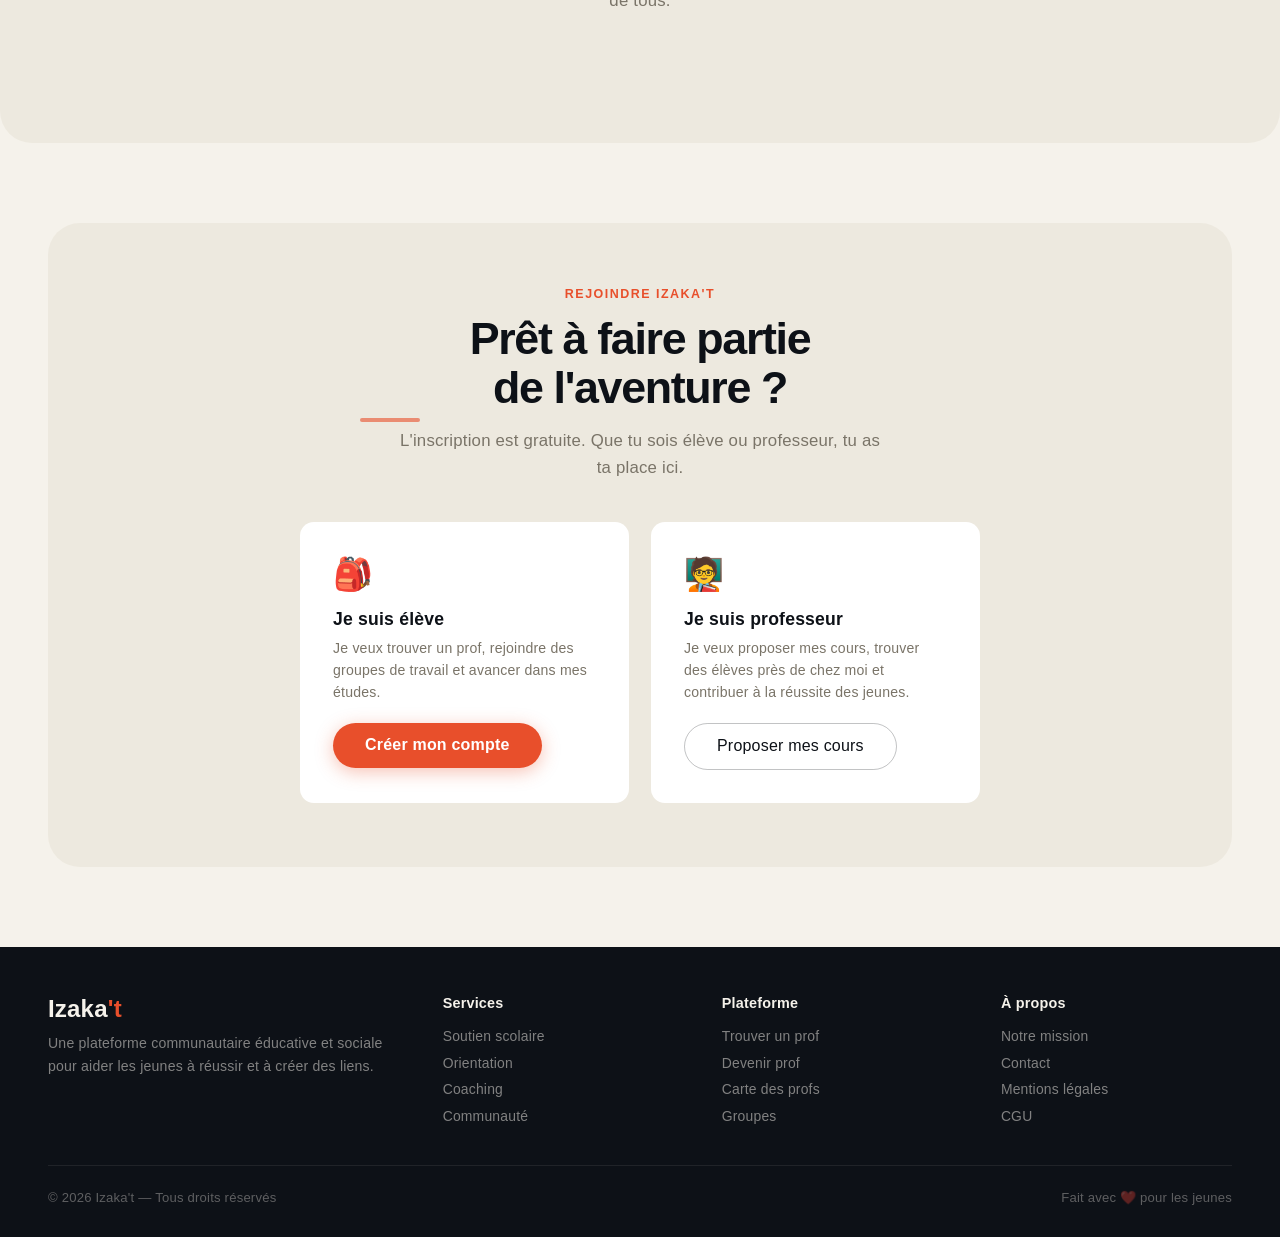
==== commit ccb443bd: "remise depart" ====
--- a/index.html
+++ b/index.html
@@ -1,6 +1,7 @@
 <!DOCTYPE html>
 <html lang="fr">
     <head>
+        
         <meta charset="UTF-8">
         <meta name="viewport" content="width=device-width, initial-scale=1.0">
         <title>Izaka't — Réussir ensemble</title>
@@ -20,7 +21,7 @@
     <li><a href="#services">Services</a></li>
     <li><a href="#profs">Professeurs</a></li>
     <li><a href="#communaute">Communauté</a></li>
-    <li><a href="vieethabitat.html">Vie&Habitat</a></li>
+    <li><a href="vieethabitat.html">Vie&amp;Habitat</a></li>
     <li><a href="#about">À propos</a></li>
     <li><a href="register.html">S'inscrire</a></li>
     <li><a href="login.html">Se connecter</a></li>
@@ -66,12 +67,10 @@
     </div>
   </div>
       <div class="hero-images">
-    <img class="img" src="img/mouton.webp" alt="mouton">
-
-    <h2>Passe moins de temps à scroller, plus de temps à construire.</h2>
-
-    <img class="img" src="img/Lion2.jpg" alt="Lion">
-      </div>
+      <img class="img" src="img/mouton.webp" alt="mouton">
+      </div>
+        <h1>Passe moins de temps à scroller, plus de temps à construire.</h1>
+</section>
 
 
 <!-- ── SERVICES ── -->
@@ -134,7 +133,7 @@
     <button class="tab-btn">Histoire-Géo</button>
   </div>
   <div class="profs-grid">
-    <div class="prof-card" style="opacity: 0; transform: translateY(20px); transition: opacity 0.5s, transform 0.5s;">
+    <div class="prof-card" style="opacity: 1; transform: translateY(0px); transition: opacity 0.5s, transform 0.5s;">
       <div class="prof-header">
         <div class="prof-avatar">👩‍🏫</div>
         <div class="prof-info">
@@ -150,7 +149,7 @@
         <span class="prof-rating">★ 4.9</span>
       </div>
     </div>
-    <div class="prof-card" style="opacity: 0; transform: translateY(20px); transition: opacity 0.5s, transform 0.5s;">
+    <div class="prof-card" style="opacity: 1; transform: translateY(0px); transition: opacity 0.5s, transform 0.5s;">
       <div class="prof-header">
         <div class="prof-avatar">👨‍💻</div>
         <div class="prof-info">
@@ -166,7 +165,7 @@
         <span class="prof-rating">★ 4.8</span>
       </div>
     </div>
-    <div class="prof-card" style="opacity: 0; transform: translateY(20px); transition: opacity 0.5s, transform 0.5s;">
+    <div class="prof-card" style="opacity: 1; transform: translateY(0px); transition: opacity 0.5s, transform 0.5s;">
       <div class="prof-header">
         <div class="prof-avatar">👩‍🎨</div>
         <div class="prof-info">
@@ -182,7 +181,7 @@
         <span class="prof-rating">★ 5.0</span>
       </div>
     </div>
-    <div class="prof-card" style="opacity: 0; transform: translateY(20px); transition: opacity 0.5s, transform 0.5s;">
+    <div class="prof-card" style="opacity: 1; transform: translateY(0px); transition: opacity 0.5s, transform 0.5s;">
       <div class="prof-header">
         <div class="prof-avatar">🧑‍🔬</div>
         <div class="prof-info">
@@ -198,7 +197,7 @@
         <span class="prof-rating">★ 4.7</span>
       </div>
     </div>
-    <div class="prof-card" style="opacity: 0; transform: translateY(20px); transition: opacity 0.5s, transform 0.5s;">
+    <div class="prof-card" style="opacity: 1; transform: translateY(0px); transition: opacity 0.5s, transform 0.5s;">
       <div class="prof-header">
         <div class="prof-avatar">👩‍💼</div>
         <div class="prof-info">
@@ -214,7 +213,7 @@
         <span class="prof-rating">★ 4.9</span>
       </div>
     </div>
-    <div class="prof-card" style="display: flex; align-items: center; justify-content: center; flex-direction: column; gap: 1rem; border: 2px dashed var(--cream); background: transparent; text-align: center; opacity: 0; transform: translateY(20px); transition: opacity 0.5s, transform 0.5s;">
+    <div class="prof-card" style="display: flex; align-items: center; justify-content: center; flex-direction: column; gap: 1rem; border: 2px dashed var(--cream); background: transparent; text-align: center; opacity: 1; transform: translateY(0px); transition: opacity 0.5s, transform 0.5s;">
       <div style="font-size:2rem;">🧑‍🏫</div>
       <h3 style="font-family:'Syne',sans-serif;font-weight:700;">Tu es prof ?</h3>
       <p style="font-size:.88rem;color:var(--muted);">Rejoint la plateforme et trouve des élèves près de chez toi.</p>
@@ -232,21 +231,21 @@
         <h2 class="section-title">Plus qu'une appli,<br>un centre social</h2>
         <p class="section-sub" style="margin-bottom:2rem;">Izaka't c'est aussi un espace pour rencontrer d'autres jeunes, monter des projets, s'entraider et ne jamais se sentir seul.</p>
         <div class="community-features">
-          <div class="comm-feat" style="opacity: 0; transform: translateY(20px); transition: opacity 0.5s, transform 0.5s;">
+          <div class="comm-feat" style="opacity: 1; transform: translateY(0px); transition: opacity 0.5s, transform 0.5s;">
             <div class="comm-feat-icon" style="background:rgba(43,140,232,.15);">💬</div>
             <div>
               <h4>Groupes de travail</h4>
               <p>Crée ou rejoins un groupe par matière, par niveau ou par quartier pour réviser ensemble.</p>
             </div>
           </div>
-          <div class="comm-feat" style="opacity: 0; transform: translateY(20px); transition: opacity 0.5s, transform 0.5s;">
+          <div class="comm-feat" style="opacity: 1; transform: translateY(0px); transition: opacity 0.5s, transform 0.5s;">
             <div class="comm-feat-icon" style="background:rgba(240,180,41,.15);">🎯</div>
             <div>
               <h4>Défis &amp; challenges</h4>
               <p>Participe à des défis hebdomadaires pour te motiver et progresser en t'amusant.</p>
             </div>
           </div>
-          <div class="comm-feat" style="opacity: 0; transform: translateY(20px); transition: opacity 0.5s, transform 0.5s;">
+          <div class="comm-feat" style="opacity: 1; transform: translateY(0px); transition: opacity 0.5s, transform 0.5s;">
             <div class="comm-feat-icon" style="background:rgba(43,200,100,.15);">🗺️</div>
             <div>
               <h4>Carte de proximité</h4>
--- a/css/style.css
+++ b/css/style.css
@@ -141,9 +141,7 @@
     .btn-secondary:hover { border-color: var(--ink); background: var(--cream); }
 
     img {
-      max-width: 100%;
-      height: auto;
-      display: block;
+      width: 600px !important;
     }
     /* hero visual */
     .hero-visual { position: relative; z-index: 2; }
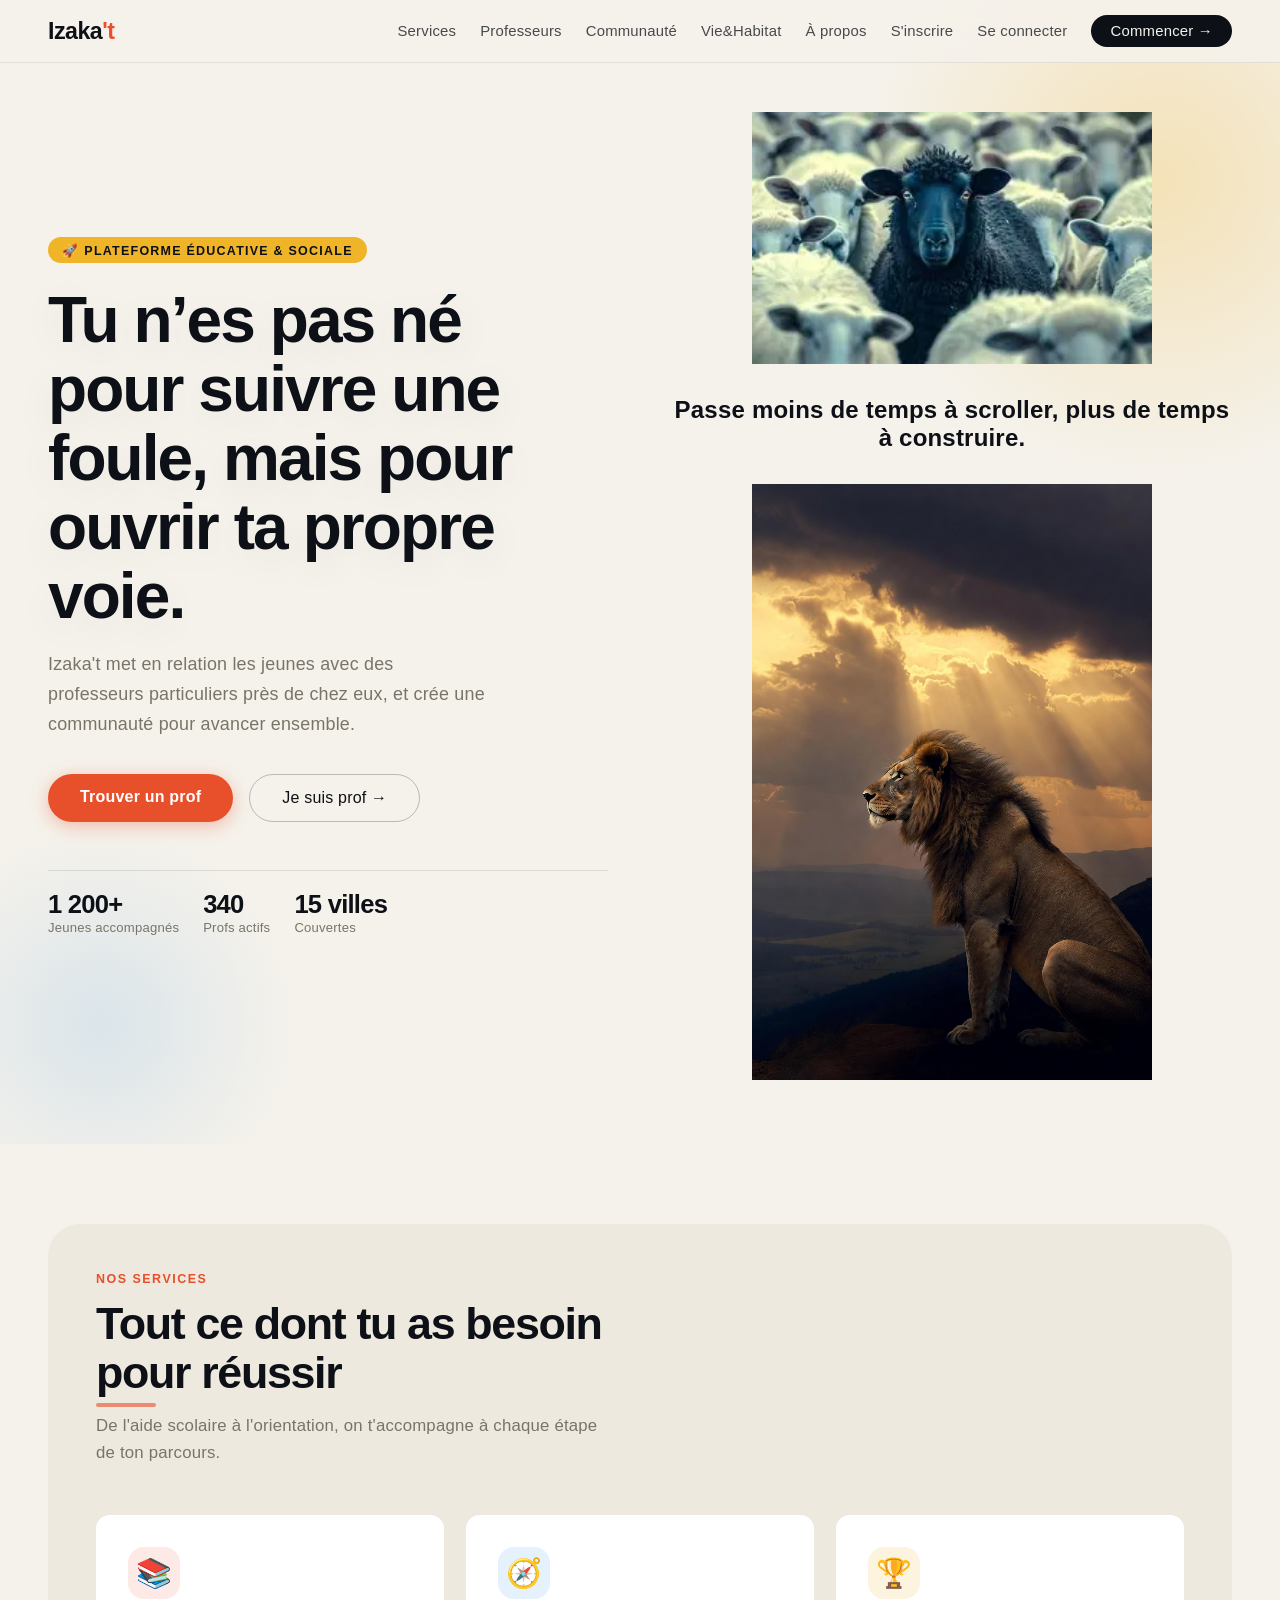
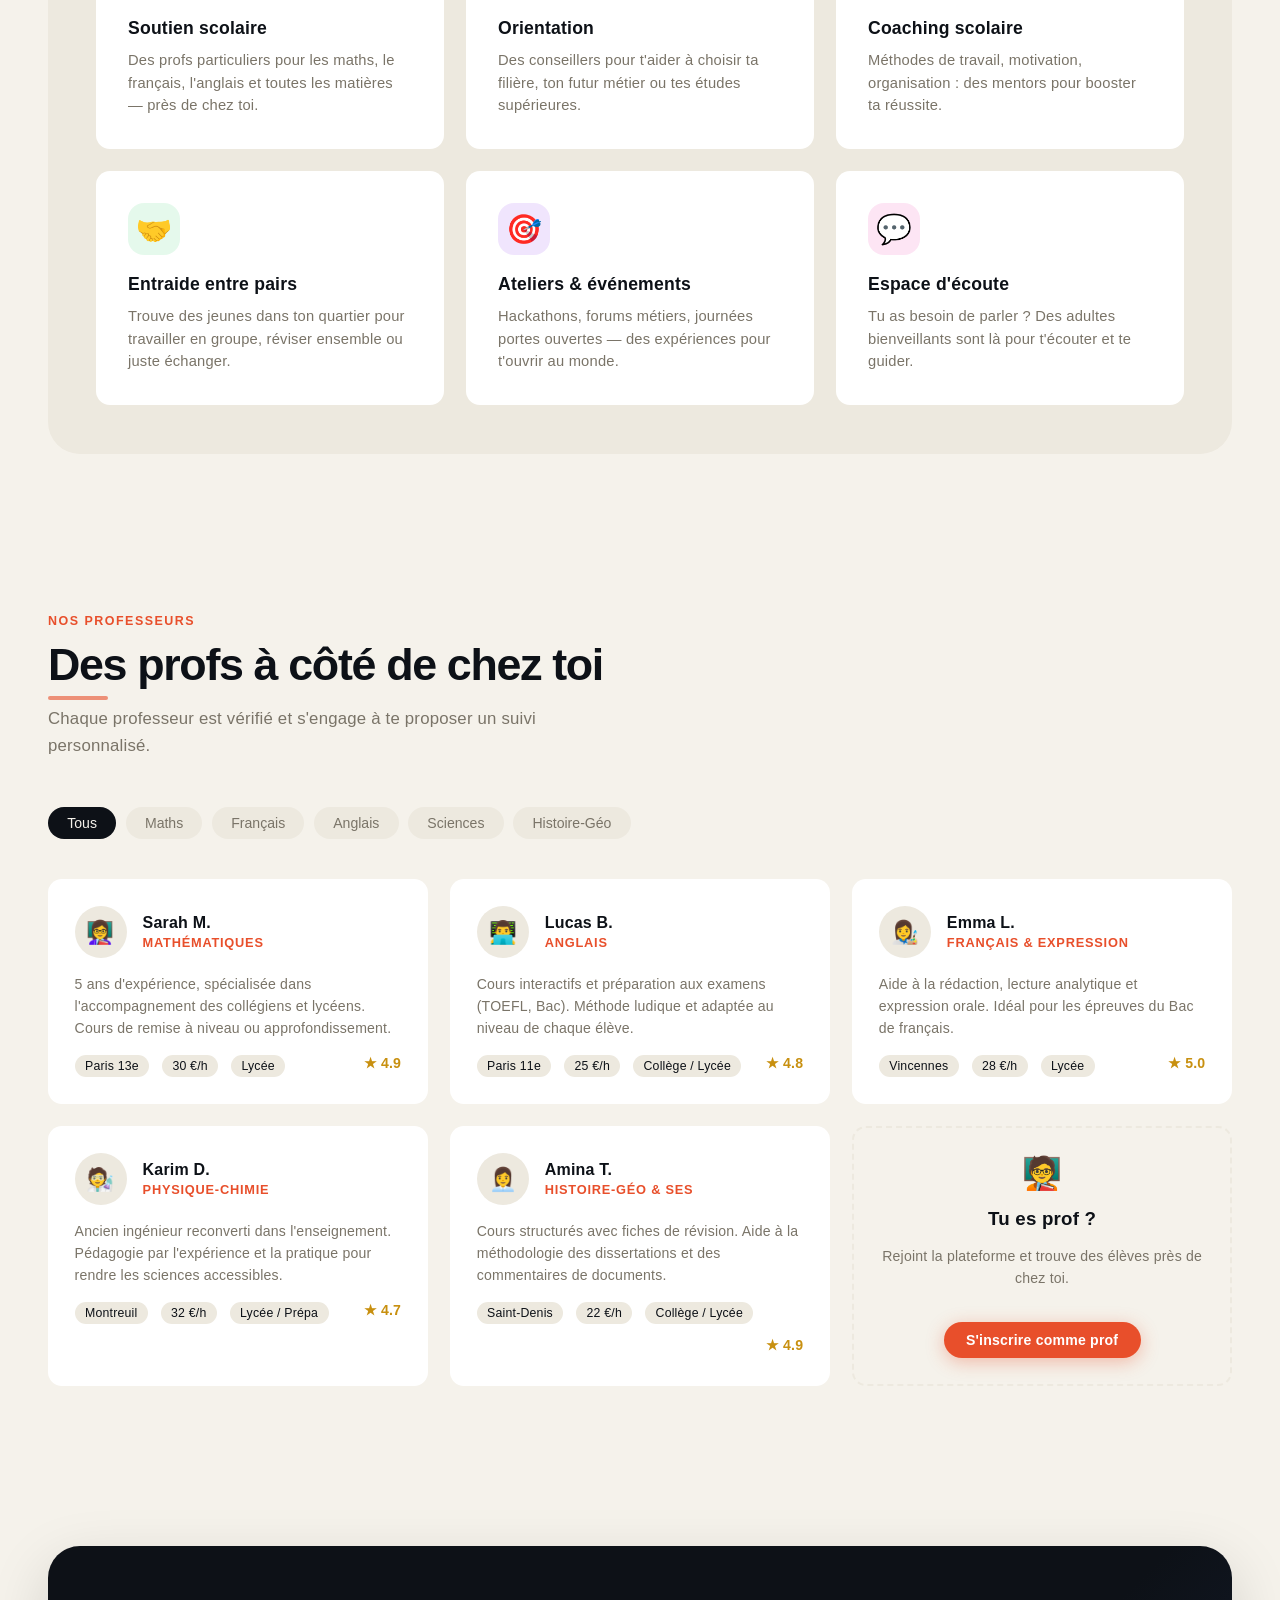
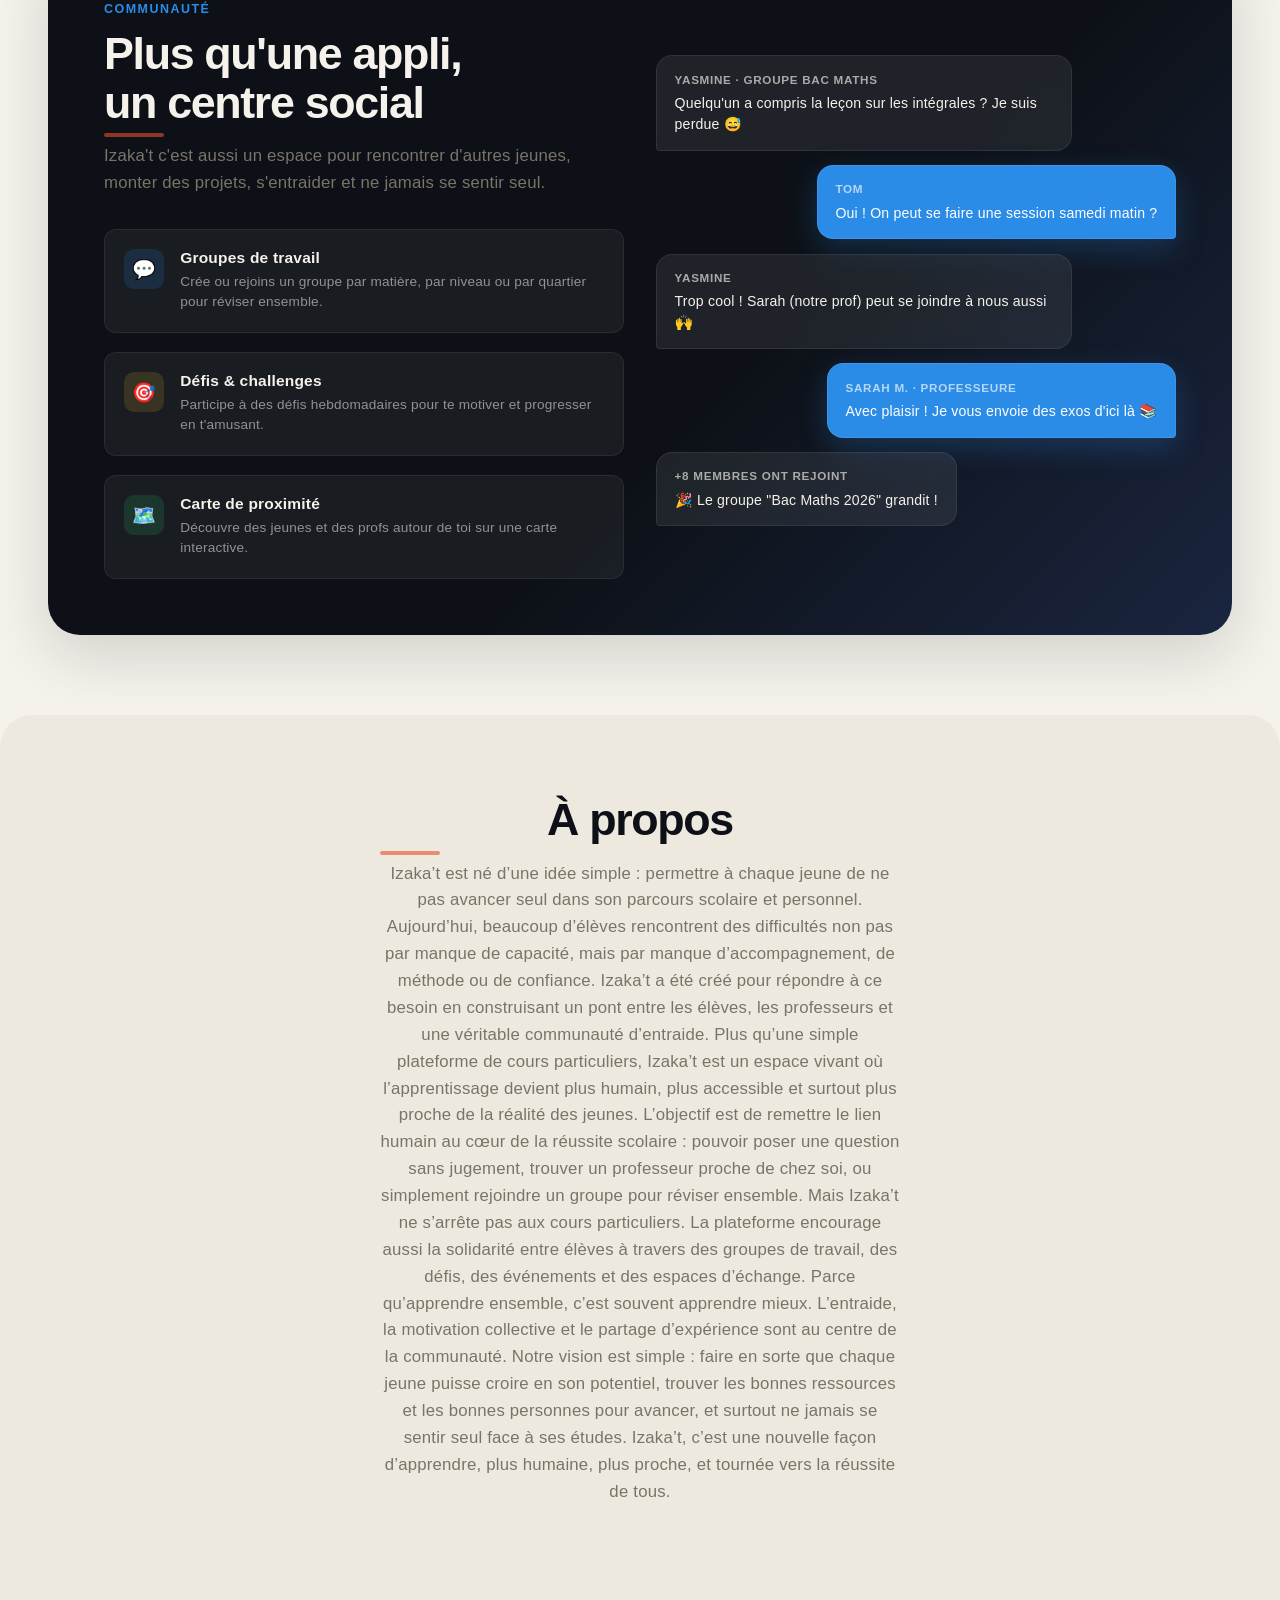
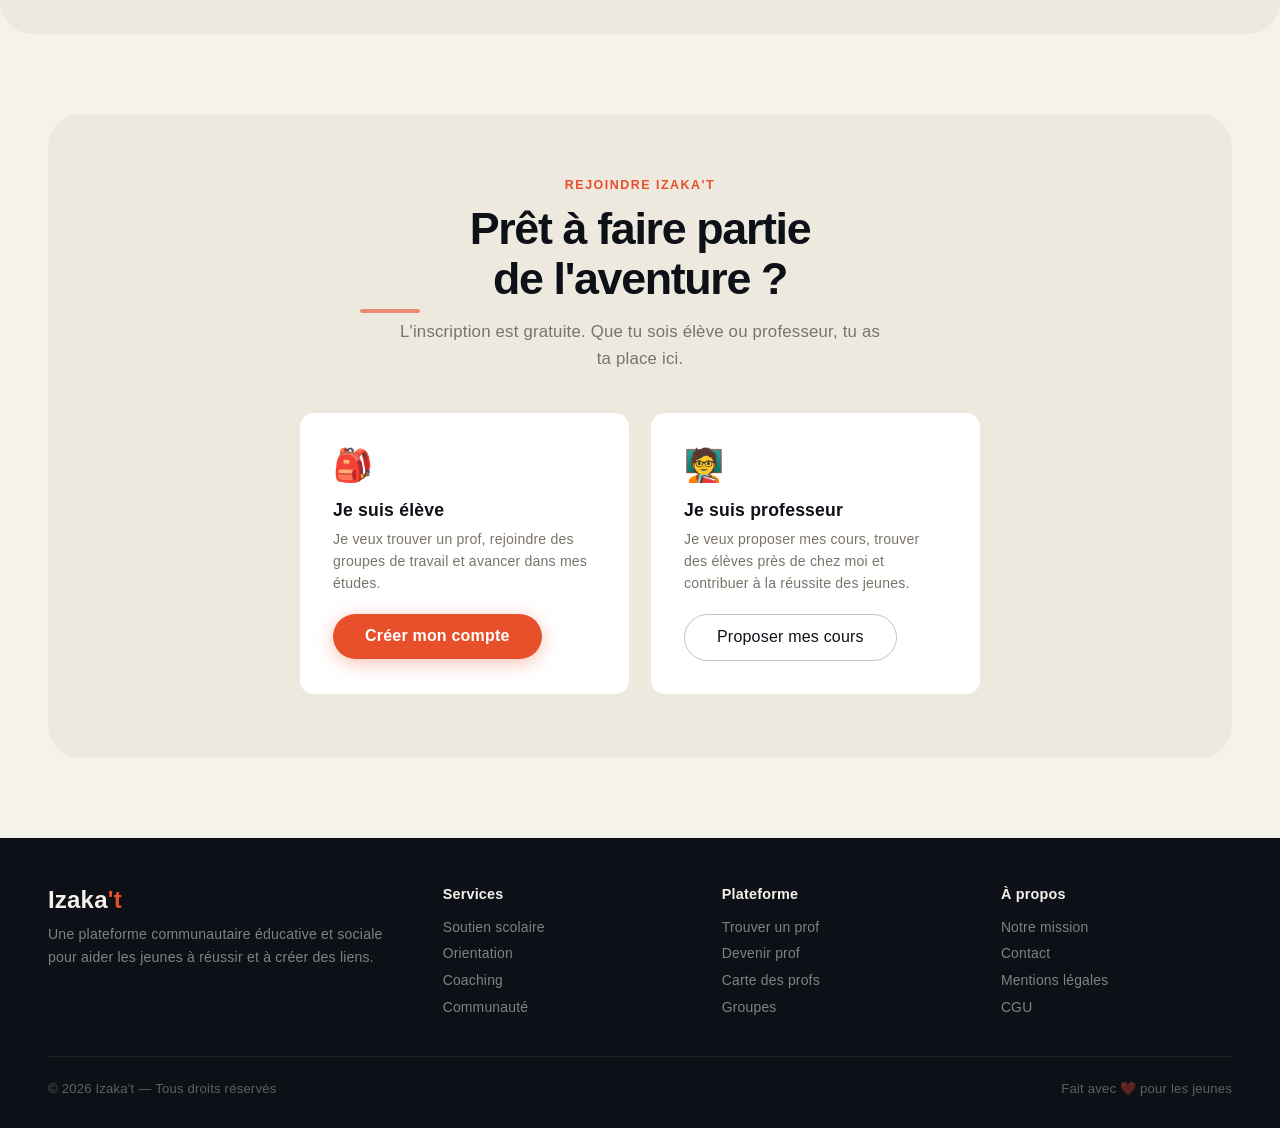
==== commit 4dd13fa2: "modiff" ====
--- a/index.html
+++ b/index.html
@@ -66,10 +66,18 @@
                 </div>
     </div>
   </div>
+      <div class="hero-visual">
       <div class="hero-images">
-      <img class="img" src="img/mouton.webp" alt="mouton">
-      </div>
-        <h1>Passe moins de temps à scroller, plus de temps à construire.</h1>
+        <img src="img/mouton.webp" alt="mouton">
+      </div>
+
+      <h2>Passe moins de temps à scroller, plus de temps à construire.</h2>
+
+      <div class="hero-images">
+        <img src="img/Lion2.jpg" alt="mouton">
+      </div>
+    </div>
+      
 </section>
 
 
--- a/css/style.css
+++ b/css/style.css
@@ -141,10 +141,44 @@
     .btn-secondary:hover { border-color: var(--ink); background: var(--cream); }
 
     img {
-      width: 600px !important;
+      max-width: 100%;
+      height: auto;
+      display: block;
+    }
+
+    .hero-images {
+      display: flex;
+      justify-content: center;
+    }
+
+    .hero-images img {
+      max-width: 100%;
+      width: 400px;
+      height: auto;
+    }
+    
+    .hero {
+      align-items: center;
+    }
+
+    
+
+    .hero-visual h2 {
+      text-align: center;
     }
     /* hero visual */
-    .hero-visual { position: relative; z-index: 2; }
+    .hero-visual {
+      position: relative;
+      z-index: 2;
+
+      display: flex;
+      flex-direction: column;
+      justify-content: center;
+      align-items: center;
+
+      gap: 2rem;
+    }
+
     .hero-card-stack { position: relative; height: 420px; }
     .hcard {
       position: absolute; background: var(--card-bg);
@@ -402,7 +436,7 @@
   }
 
   .hero-visual {
-    order: -1;
+    order: 0;
   }
 
   .hero-card-stack {
